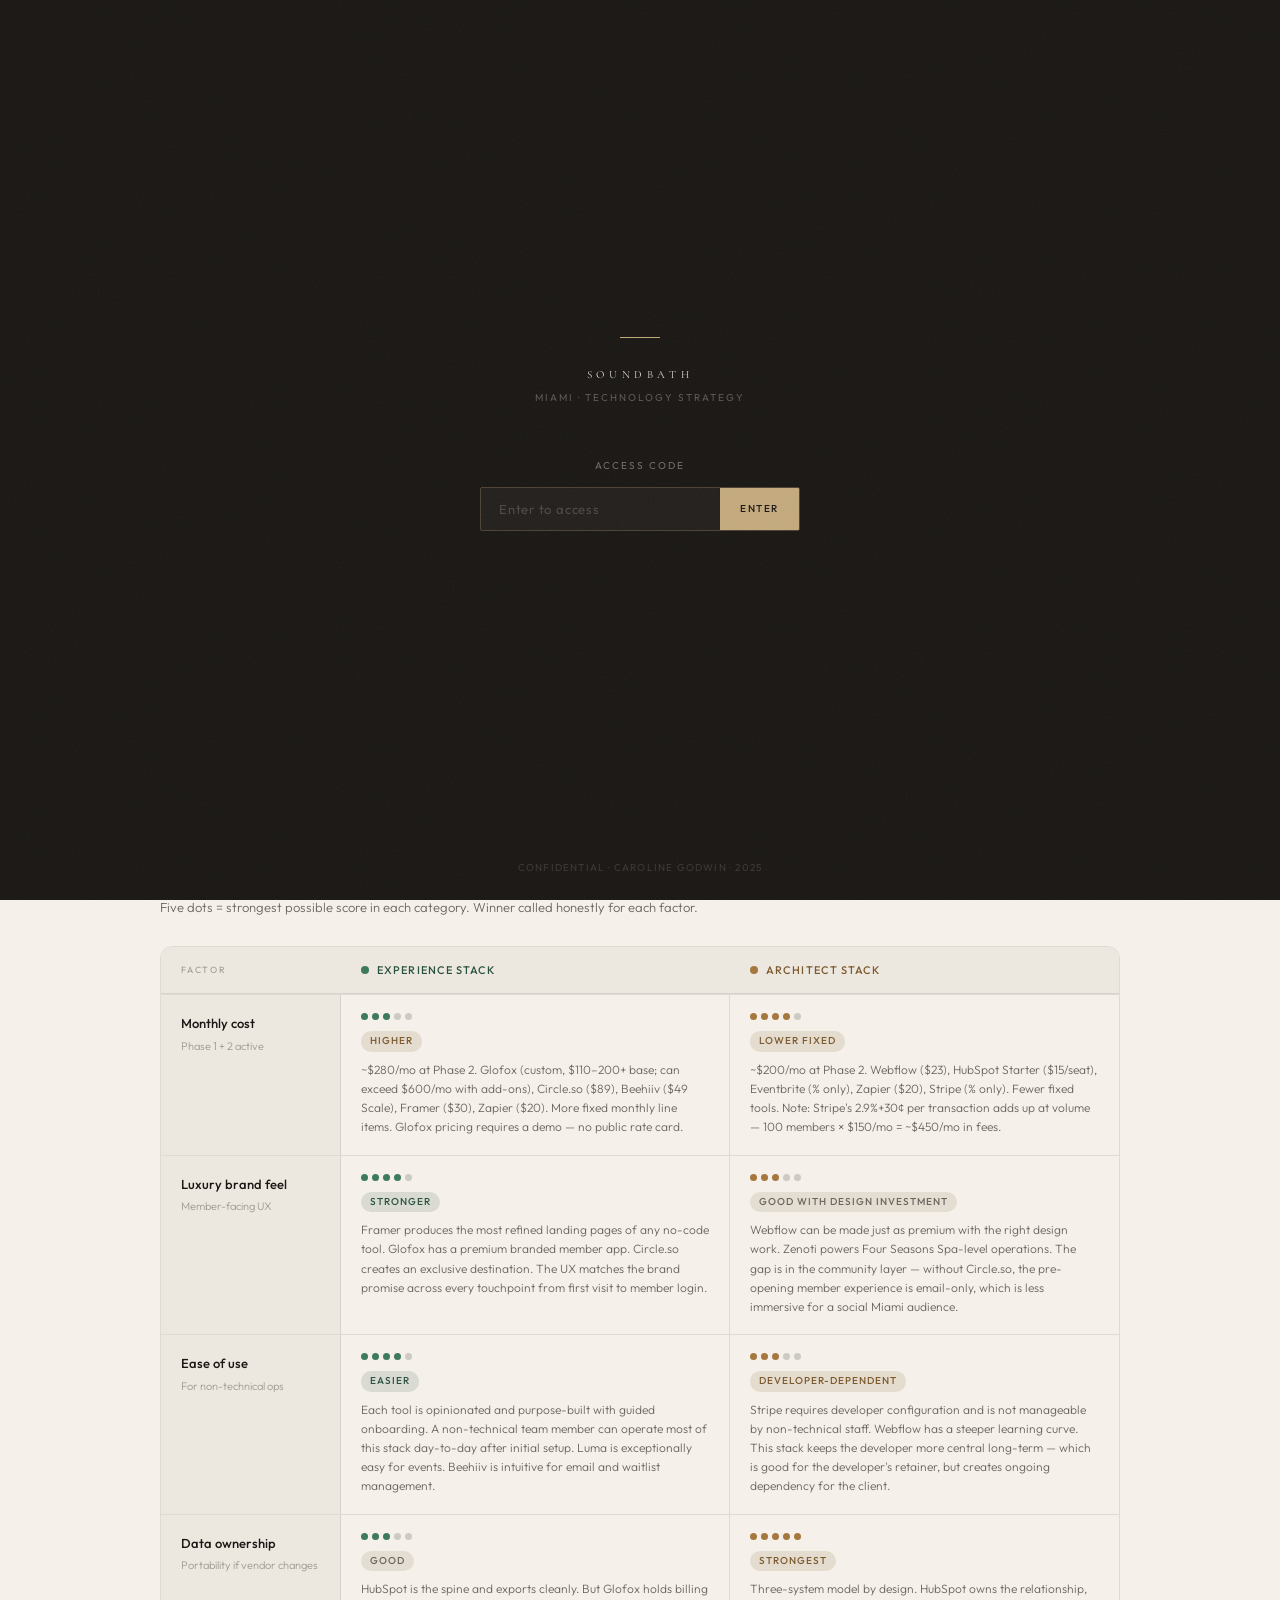
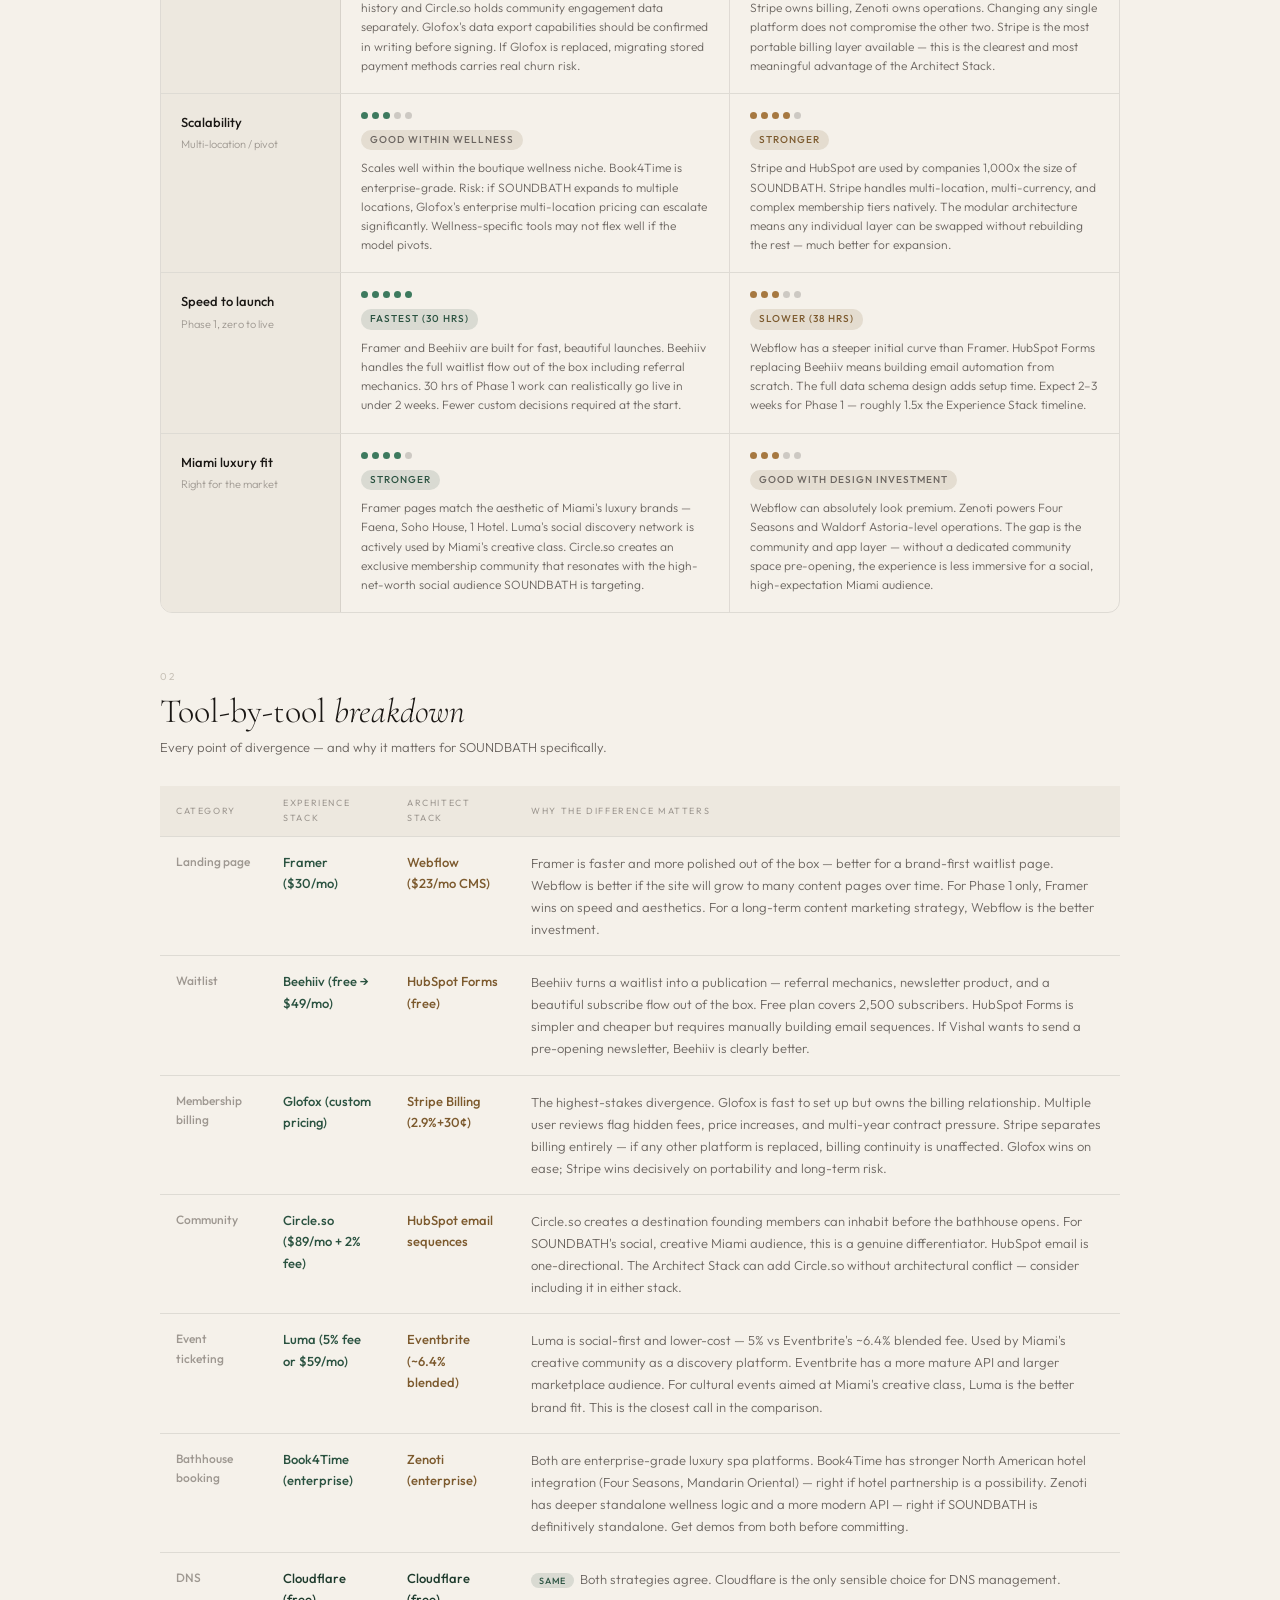
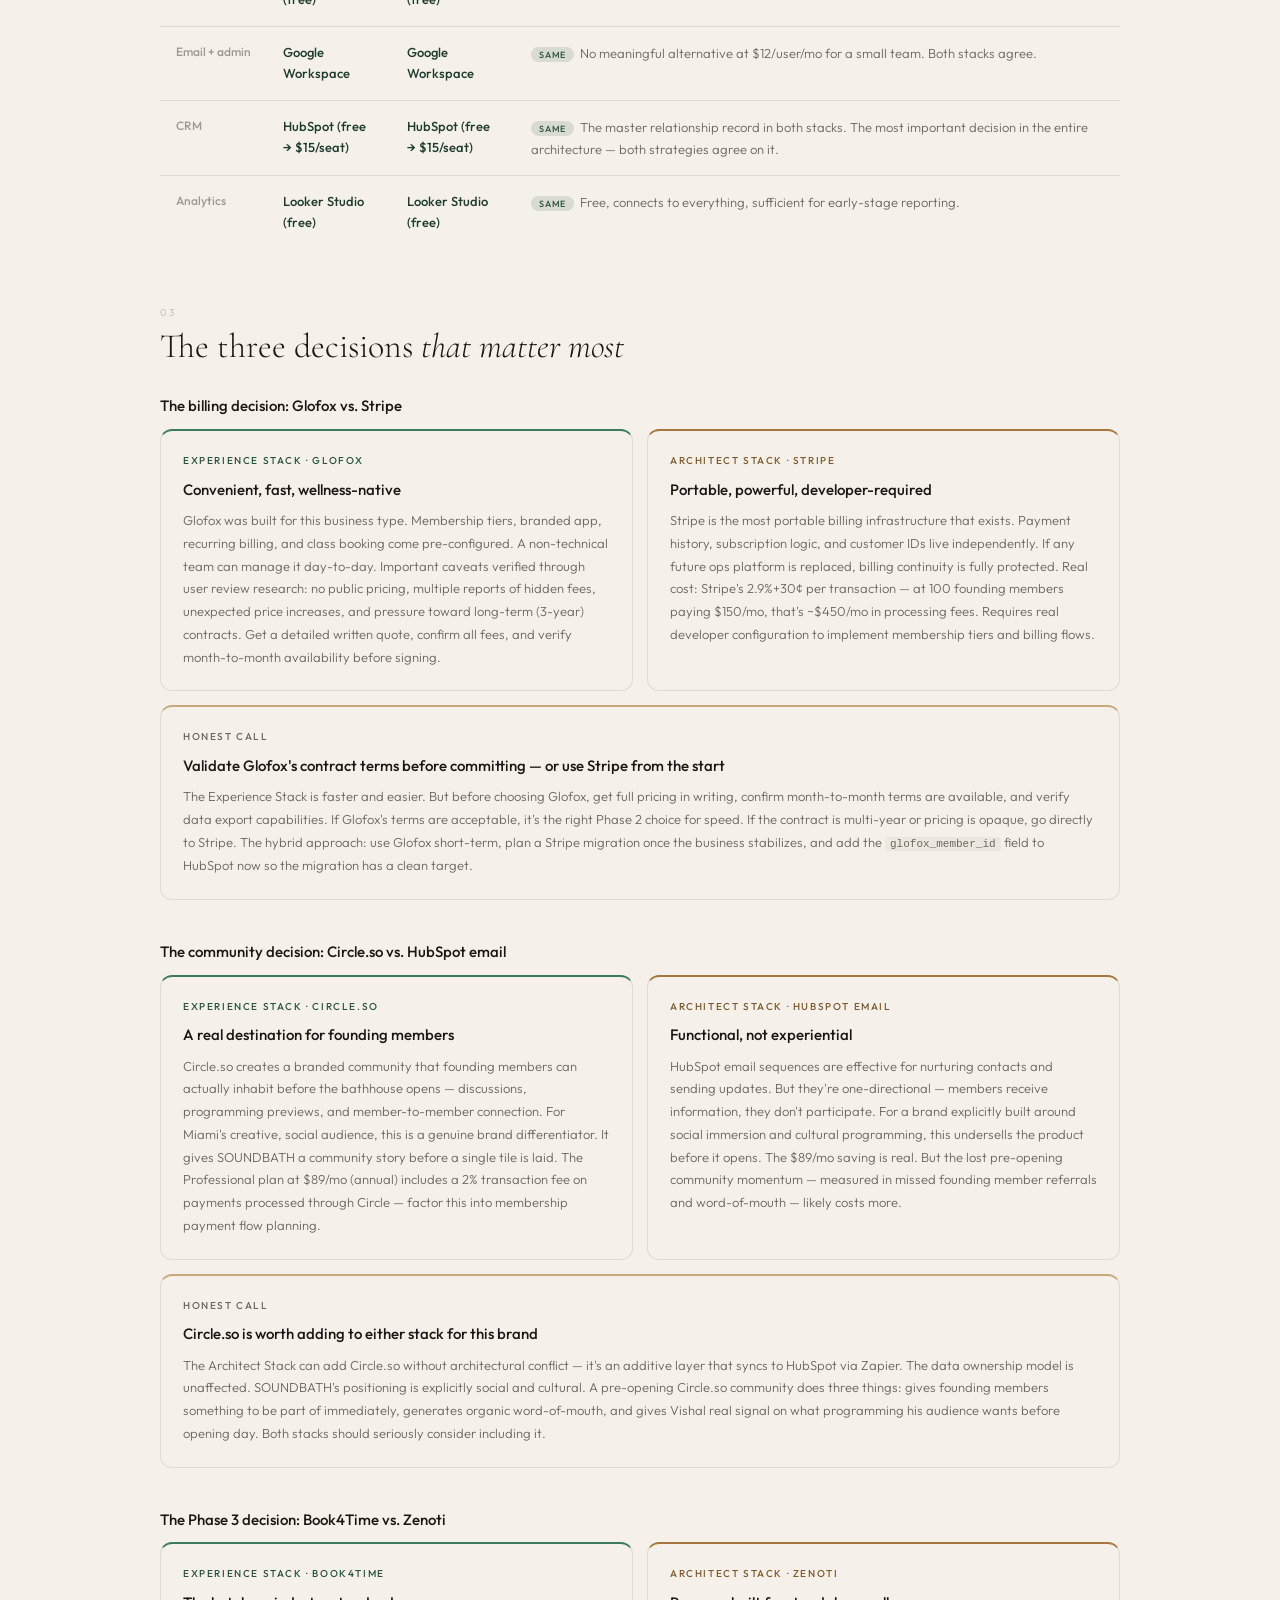
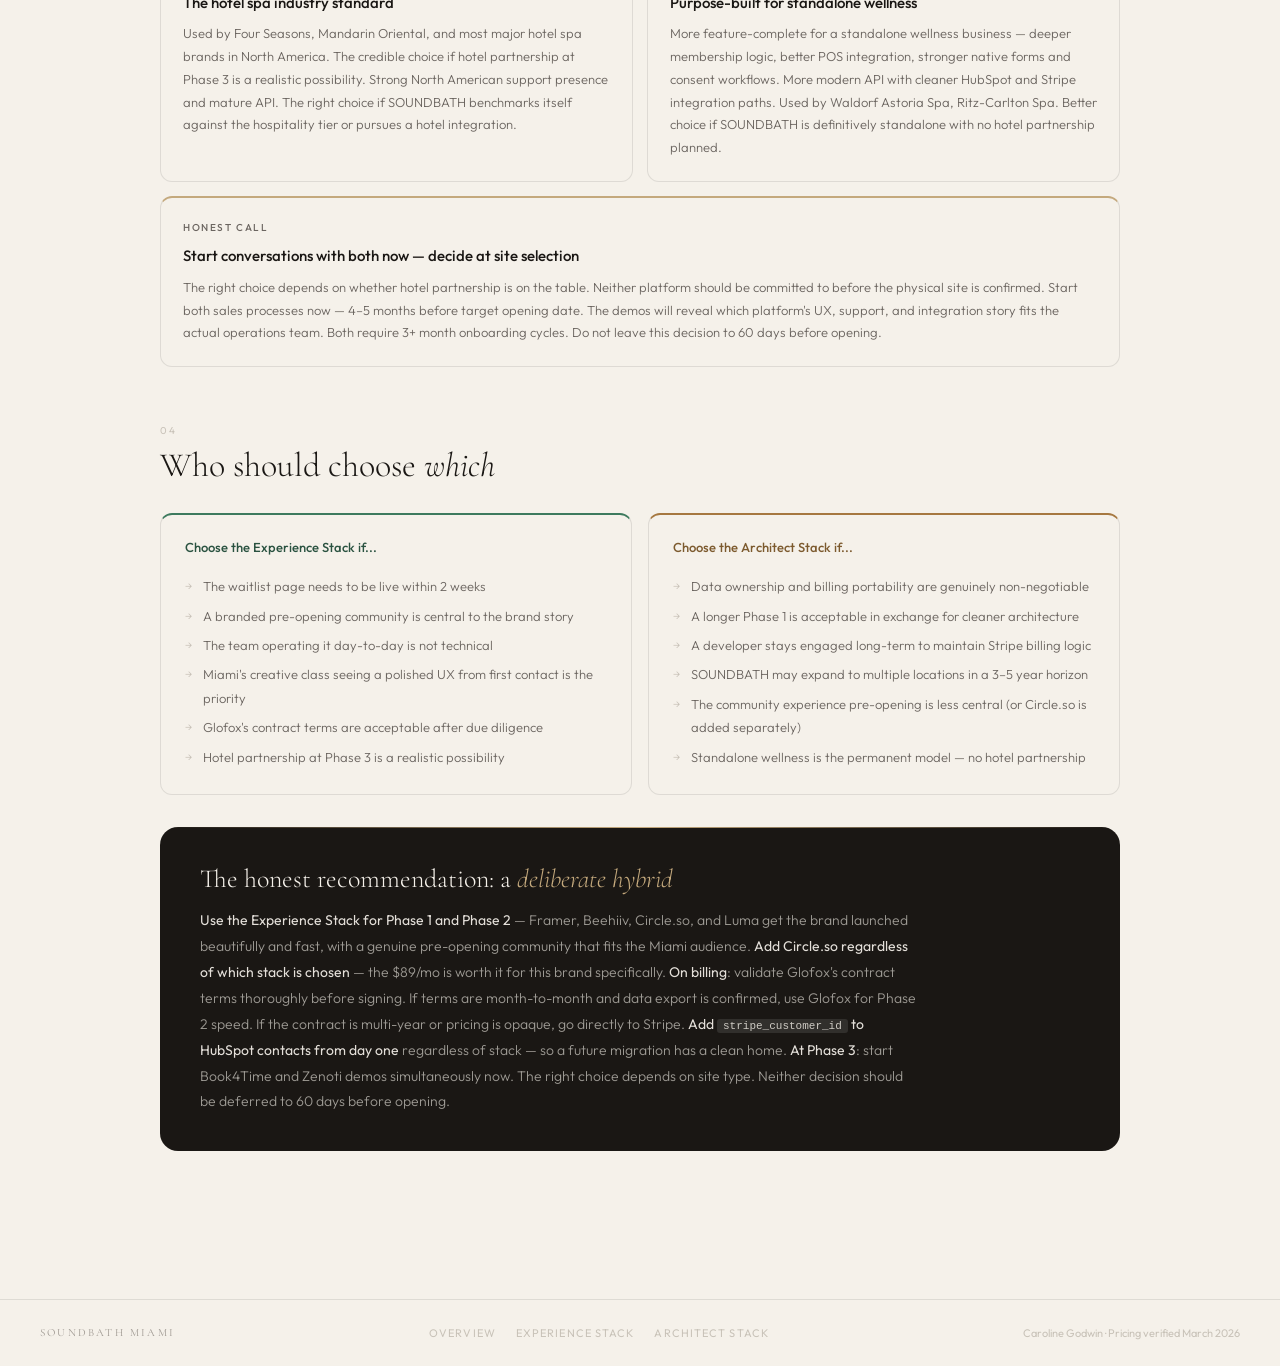
==== comparison.html @ 36b75e3e "password protected  and comparison" ====
<!DOCTYPE html>
<html lang="en">
<head>
<meta charset="UTF-8">
<meta name="viewport" content="width=device-width, initial-scale=1.0">
<title>SOUNDBATH — Stack Comparison</title>
<link rel="stylesheet" href="style.css">
</head>
<body>

<div id="gate">
  <div class="gate-grain"></div>
  <div class="gate-rule"></div>
  <div class="gate-wordmark">Soundbath</div>
  <div class="gate-sub">Miami · Technology Strategy</div>
  <label class="gate-label">Access code</label>
  <div class="gate-field-wrap">
    <input class="gate-input" type="password" id="gate-input" placeholder="Enter to access" autocomplete="off"/>
    <button class="gate-btn" onclick="checkPassword()">Enter</button>
  </div>
  <div class="gate-error" id="gate-error"></div>
  <div class="gate-footer">Confidential · Caroline Godwin · 2025</div>
</div>

<nav class="site-nav" id="sitenav">
  <div class="nav-inner">
    <a class="nav-brand" href="index.html">Soundbath</a>
    <div class="nav-links">
      <a class="nav-link" href="index.html">Overview</a>
      <a class="nav-link exp-pill" href="stack-experience.html">The Experience Stack</a>
      <a class="nav-link arch-pill" href="stack-architect.html">The Architect Stack</a>
      <a class="nav-link active" href="comparison.html">Compare</a>
    </div>
    <button class="nav-hamburger" id="hamburger" onclick="toggleMenu()">
      <span></span><span></span><span></span>
    </button>
  </div>
  <div class="nav-mobile-menu" id="mobilemenu">
    <a class="nav-link" href="index.html">Overview</a>
    <a class="nav-link" href="stack-experience.html">The Experience Stack</a>
    <a class="nav-link" href="stack-architect.html">The Architect Stack</a>
    <a class="nav-link active" href="comparison.html">Compare Both</a>
  </div>
</nav>

<div class="page-wrap">

  <div class="page-hero fade-up">
    <div class="page-hero-eyebrow">Unbiased analysis · Verified pricing March 2026</div>
    <h1>Experience vs. Architect.<br><em>Which is right?</em></h1>
    <p class="page-hero-desc">Both stacks share the same foundation. They diverge in five meaningful ways. This document scores each stack across seven factors, breaks down every tool divergence, and gives an honest final recommendation — including where each stack genuinely falls short.</p>
    <div class="page-hero-tags">
      <span class="tag tag-exp">Experience Stack · 160 hrs</span>
      <span class="tag tag-arch">Architect Stack · 175 hrs</span>
      <span class="tag tag-neutral">Pricing verified March 2026</span>
    </div>
  </div>

  <!-- HOURS COMPARISON STRIP -->
  <div style="display:grid;grid-template-columns:1fr 1fr;gap:12px;margin-bottom:48px" class="fade-up">
    <div style="background:var(--exp-pale);border:.5px solid rgba(42,82,64,.25);border-radius:var(--r-md);padding:20px 24px;">
      <div style="font-size:10px;letter-spacing:.18em;text-transform:uppercase;color:var(--exp);margin-bottom:8px;font-weight:500">Experience Stack · Hours</div>
      <div style="display:flex;justify-content:space-between;align-items:baseline;margin-bottom:12px">
        <div style="font-family:var(--serif);font-size:36px;font-weight:300">160 hrs</div>
        <div style="font-size:22px;font-family:var(--serif);color:var(--gold2)">$16,000</div>
      </div>
      <div style="display:grid;grid-template-columns:1fr auto;gap:4px;font-size:12px;color:var(--muted)">
        <div>Phase 1 — Foundation</div><div style="text-align:right;font-weight:400;color:var(--ink)">30 hrs</div>
        <div>Phase 2 — Membership</div><div style="text-align:right;font-weight:400;color:var(--ink)">50 hrs</div>
        <div>Phase 3 — Operations</div><div style="text-align:right;font-weight:400;color:var(--ink)">80 hrs</div>
      </div>
    </div>
    <div style="background:var(--arch-pale);border:.5px solid rgba(124,90,46,.25);border-radius:var(--r-md);padding:20px 24px;">
      <div style="font-size:10px;letter-spacing:.18em;text-transform:uppercase;color:var(--arch);margin-bottom:8px;font-weight:500">Architect Stack · Hours</div>
      <div style="display:flex;justify-content:space-between;align-items:baseline;margin-bottom:12px">
        <div style="font-family:var(--serif);font-size:36px;font-weight:300">175 hrs</div>
        <div style="font-size:22px;font-family:var(--serif);color:var(--gold2)">$17,500</div>
      </div>
      <div style="display:grid;grid-template-columns:1fr auto;gap:4px;font-size:12px;color:var(--muted)">
        <div>Phase 1 — Foundation</div><div style="text-align:right;font-weight:400;color:var(--ink)">38 hrs</div>
        <div>Phase 2 — Membership</div><div style="text-align:right;font-weight:400;color:var(--ink)">52 hrs</div>
        <div>Phase 3 — Operations</div><div style="text-align:right;font-weight:400;color:var(--ink)">85 hrs</div>
      </div>
    </div>
  </div>

  <!-- SCORECARD -->
  <div class="section-head fade-up">
    <div class="section-num">01</div>
    <h2>Factor-by-factor <em>scorecard</em></h2>
    <p>Five dots = strongest possible score in each category. Winner called honestly for each factor.</p>
  </div>

  <div class="scorecard fade-up">
    <div class="sc-header">
      <div class="sc-header-cell label-cell">Factor</div>
      <div class="sc-header-cell"><div class="sc-dot sc-dot-exp"></div><span class="sc-col-name exp">Experience Stack</span></div>
      <div class="sc-header-cell"><div class="sc-dot sc-dot-arch"></div><span class="sc-col-name arch">Architect Stack</span></div>
    </div>

    <div class="sc-row">
      <div class="sc-factor"><div class="sc-factor-name">Monthly cost</div><div class="sc-factor-sub">Phase 1 + 2 active</div></div>
      <div class="sc-cell">
        <div class="sc-dots"><div class="dot-exp"></div><div class="dot-exp"></div><div class="dot-exp"></div><div class="dot-empty"></div><div class="dot-empty"></div></div>
        <span class="sc-win win-arch">Higher</span>
        <p class="sc-note">~$280/mo at Phase 2. Glofox (custom, $110–200+ base; can exceed $600/mo with add-ons), Circle.so ($89), Beehiiv ($49 Scale), Framer ($30), Zapier ($20). More fixed monthly line items. Glofox pricing requires a demo — no public rate card.</p>
      </div>
      <div class="sc-cell">
        <div class="sc-dots"><div class="dot-arch"></div><div class="dot-arch"></div><div class="dot-arch"></div><div class="dot-arch"></div><div class="dot-empty"></div></div>
        <span class="sc-win win-arch">Lower fixed</span>
        <p class="sc-note">~$200/mo at Phase 2. Webflow ($23), HubSpot Starter ($15/seat), Eventbrite (% only), Zapier ($20), Stripe (% only). Fewer fixed tools. Note: Stripe's 2.9%+30¢ per transaction adds up at volume — 100 members × $150/mo = ~$450/mo in fees.</p>
      </div>
    </div>

    <div class="sc-row">
      <div class="sc-factor"><div class="sc-factor-name">Luxury brand feel</div><div class="sc-factor-sub">Member-facing UX</div></div>
      <div class="sc-cell">
        <div class="sc-dots"><div class="dot-exp"></div><div class="dot-exp"></div><div class="dot-exp"></div><div class="dot-exp"></div><div class="dot-empty"></div></div>
        <span class="sc-win win-exp">Stronger</span>
        <p class="sc-note">Framer produces the most refined landing pages of any no-code tool. Glofox has a premium branded member app. Circle.so creates an exclusive destination. The UX matches the brand promise across every touchpoint from first visit to member login.</p>
      </div>
      <div class="sc-cell">
        <div class="sc-dots"><div class="dot-arch"></div><div class="dot-arch"></div><div class="dot-arch"></div><div class="dot-empty"></div><div class="dot-empty"></div></div>
        <span class="sc-win win-tie">Good with design investment</span>
        <p class="sc-note">Webflow can be made just as premium with the right design work. Zenoti powers Four Seasons Spa-level operations. The gap is in the community layer — without Circle.so, the pre-opening member experience is email-only, which is less immersive for a social Miami audience.</p>
      </div>
    </div>

    <div class="sc-row">
      <div class="sc-factor"><div class="sc-factor-name">Ease of use</div><div class="sc-factor-sub">For non-technical ops</div></div>
      <div class="sc-cell">
        <div class="sc-dots"><div class="dot-exp"></div><div class="dot-exp"></div><div class="dot-exp"></div><div class="dot-exp"></div><div class="dot-empty"></div></div>
        <span class="sc-win win-exp">Easier</span>
        <p class="sc-note">Each tool is opinionated and purpose-built with guided onboarding. A non-technical team member can operate most of this stack day-to-day after initial setup. Luma is exceptionally easy for events. Beehiiv is intuitive for email and waitlist management.</p>
      </div>
      <div class="sc-cell">
        <div class="sc-dots"><div class="dot-arch"></div><div class="dot-arch"></div><div class="dot-arch"></div><div class="dot-empty"></div><div class="dot-empty"></div></div>
        <span class="sc-win win-arch">Developer-dependent</span>
        <p class="sc-note">Stripe requires developer configuration and is not manageable by non-technical staff. Webflow has a steeper learning curve. This stack keeps the developer more central long-term — which is good for the developer's retainer, but creates ongoing dependency for the client.</p>
      </div>
    </div>

    <div class="sc-row">
      <div class="sc-factor"><div class="sc-factor-name">Data ownership</div><div class="sc-factor-sub">Portability if vendor changes</div></div>
      <div class="sc-cell">
        <div class="sc-dots"><div class="dot-exp"></div><div class="dot-exp"></div><div class="dot-exp"></div><div class="dot-empty"></div><div class="dot-empty"></div></div>
        <span class="sc-win win-tie">Good</span>
        <p class="sc-note">HubSpot is the spine and exports cleanly. But Glofox holds billing history and Circle.so holds community engagement data separately. Glofox's data export capabilities should be confirmed in writing before signing. If Glofox is replaced, migrating stored payment methods carries real churn risk.</p>
      </div>
      <div class="sc-cell">
        <div class="sc-dots"><div class="dot-arch"></div><div class="dot-arch"></div><div class="dot-arch"></div><div class="dot-arch"></div><div class="dot-arch"></div></div>
        <span class="sc-win win-arch">Strongest</span>
        <p class="sc-note">Three-system model by design. HubSpot owns the relationship, Stripe owns billing, Zenoti owns operations. Changing any single platform does not compromise the other two. Stripe is the most portable billing layer available — this is the clearest and most meaningful advantage of the Architect Stack.</p>
      </div>
    </div>

    <div class="sc-row">
      <div class="sc-factor"><div class="sc-factor-name">Scalability</div><div class="sc-factor-sub">Multi-location / pivot</div></div>
      <div class="sc-cell">
        <div class="sc-dots"><div class="dot-exp"></div><div class="dot-exp"></div><div class="dot-exp"></div><div class="dot-empty"></div><div class="dot-empty"></div></div>
        <span class="sc-win win-tie">Good within wellness</span>
        <p class="sc-note">Scales well within the boutique wellness niche. Book4Time is enterprise-grade. Risk: if SOUNDBATH expands to multiple locations, Glofox's enterprise multi-location pricing can escalate significantly. Wellness-specific tools may not flex well if the model pivots.</p>
      </div>
      <div class="sc-cell">
        <div class="sc-dots"><div class="dot-arch"></div><div class="dot-arch"></div><div class="dot-arch"></div><div class="dot-arch"></div><div class="dot-empty"></div></div>
        <span class="sc-win win-arch">Stronger</span>
        <p class="sc-note">Stripe and HubSpot are used by companies 1,000x the size of SOUNDBATH. Stripe handles multi-location, multi-currency, and complex membership tiers natively. The modular architecture means any individual layer can be swapped without rebuilding the rest — much better for expansion.</p>
      </div>
    </div>

    <div class="sc-row">
      <div class="sc-factor"><div class="sc-factor-name">Speed to launch</div><div class="sc-factor-sub">Phase 1, zero to live</div></div>
      <div class="sc-cell">
        <div class="sc-dots"><div class="dot-exp"></div><div class="dot-exp"></div><div class="dot-exp"></div><div class="dot-exp"></div><div class="dot-exp"></div></div>
        <span class="sc-win win-exp">Fastest (30 hrs)</span>
        <p class="sc-note">Framer and Beehiiv are built for fast, beautiful launches. Beehiiv handles the full waitlist flow out of the box including referral mechanics. 30 hrs of Phase 1 work can realistically go live in under 2 weeks. Fewer custom decisions required at the start.</p>
      </div>
      <div class="sc-cell">
        <div class="sc-dots"><div class="dot-arch"></div><div class="dot-arch"></div><div class="dot-arch"></div><div class="dot-empty"></div><div class="dot-empty"></div></div>
        <span class="sc-win win-arch">Slower (38 hrs)</span>
        <p class="sc-note">Webflow has a steeper initial curve than Framer. HubSpot Forms replacing Beehiiv means building email automation from scratch. The full data schema design adds setup time. Expect 2–3 weeks for Phase 1 — roughly 1.5x the Experience Stack timeline.</p>
      </div>
    </div>

    <div class="sc-row">
      <div class="sc-factor"><div class="sc-factor-name">Miami luxury fit</div><div class="sc-factor-sub">Right for the market</div></div>
      <div class="sc-cell">
        <div class="sc-dots"><div class="dot-exp"></div><div class="dot-exp"></div><div class="dot-exp"></div><div class="dot-exp"></div><div class="dot-empty"></div></div>
        <span class="sc-win win-exp">Stronger</span>
        <p class="sc-note">Framer pages match the aesthetic of Miami's luxury brands — Faena, Soho House, 1 Hotel. Luma's social discovery network is actively used by Miami's creative class. Circle.so creates an exclusive membership community that resonates with the high-net-worth social audience SOUNDBATH is targeting.</p>
      </div>
      <div class="sc-cell">
        <div class="sc-dots"><div class="dot-arch"></div><div class="dot-arch"></div><div class="dot-arch"></div><div class="dot-empty"></div><div class="dot-empty"></div></div>
        <span class="sc-win win-tie">Good with design investment</span>
        <p class="sc-note">Webflow can absolutely look premium. Zenoti powers Four Seasons and Waldorf Astoria-level operations. The gap is the community and app layer — without a dedicated community space pre-opening, the experience is less immersive for a social, high-expectation Miami audience.</p>
      </div>
    </div>
  </div>

  <!-- TOOL COMPARISON TABLE -->
  <div class="section-head fade-up">
    <div class="section-num">02</div>
    <h2>Tool-by-tool <em>breakdown</em></h2>
    <p>Every point of divergence — and why it matters for SOUNDBATH specifically.</p>
  </div>

  <table class="swap-tbl fade-up">
    <thead><tr><th>Category</th><th>Experience Stack</th><th>Architect Stack</th><th>Why the difference matters</th></tr></thead>
    <tbody>
      <tr>
        <td style="font-size:12px;color:var(--subtle);font-weight:500">Landing page</td>
        <td><span class="cell-exp">Framer ($30/mo)</span></td>
        <td><span class="cell-arch">Webflow ($23/mo CMS)</span></td>
        <td class="cell-note">Framer is faster and more polished out of the box — better for a brand-first waitlist page. Webflow is better if the site will grow to many content pages over time. For Phase 1 only, Framer wins on speed and aesthetics. For a long-term content marketing strategy, Webflow is the better investment.</td>
      </tr>
      <tr>
        <td style="font-size:12px;color:var(--subtle);font-weight:500">Waitlist</td>
        <td><span class="cell-exp">Beehiiv (free → $49/mo)</span></td>
        <td><span class="cell-arch">HubSpot Forms (free)</span></td>
        <td class="cell-note">Beehiiv turns a waitlist into a publication — referral mechanics, newsletter product, and a beautiful subscribe flow out of the box. Free plan covers 2,500 subscribers. HubSpot Forms is simpler and cheaper but requires manually building email sequences. If Vishal wants to send a pre-opening newsletter, Beehiiv is clearly better.</td>
      </tr>
      <tr>
        <td style="font-size:12px;color:var(--subtle);font-weight:500">Membership billing</td>
        <td><span class="cell-exp">Glofox (custom pricing)</span></td>
        <td><span class="cell-arch">Stripe Billing (2.9%+30¢)</span></td>
        <td class="cell-note">The highest-stakes divergence. Glofox is fast to set up but owns the billing relationship. Multiple user reviews flag hidden fees, price increases, and multi-year contract pressure. Stripe separates billing entirely — if any other platform is replaced, billing continuity is unaffected. Glofox wins on ease; Stripe wins decisively on portability and long-term risk.</td>
      </tr>
      <tr>
        <td style="font-size:12px;color:var(--subtle);font-weight:500">Community</td>
        <td><span class="cell-exp">Circle.so ($89/mo + 2% fee)</span></td>
        <td><span class="cell-arch">HubSpot email sequences</span></td>
        <td class="cell-note">Circle.so creates a destination founding members can inhabit before the bathhouse opens. For SOUNDBATH's social, creative Miami audience, this is a genuine differentiator. HubSpot email is one-directional. The Architect Stack can add Circle.so without architectural conflict — consider including it in either stack.</td>
      </tr>
      <tr>
        <td style="font-size:12px;color:var(--subtle);font-weight:500">Event ticketing</td>
        <td><span class="cell-exp">Luma (5% fee or $59/mo)</span></td>
        <td><span class="cell-arch">Eventbrite (~6.4% blended)</span></td>
        <td class="cell-note">Luma is social-first and lower-cost — 5% vs Eventbrite's ~6.4% blended fee. Used by Miami's creative community as a discovery platform. Eventbrite has a more mature API and larger marketplace audience. For cultural events aimed at Miami's creative class, Luma is the better brand fit. This is the closest call in the comparison.</td>
      </tr>
      <tr>
        <td style="font-size:12px;color:var(--subtle);font-weight:500">Bathhouse booking</td>
        <td><span class="cell-exp">Book4Time (enterprise)</span></td>
        <td><span class="cell-arch">Zenoti (enterprise)</span></td>
        <td class="cell-note">Both are enterprise-grade luxury spa platforms. Book4Time has stronger North American hotel integration (Four Seasons, Mandarin Oriental) — right if hotel partnership is a possibility. Zenoti has deeper standalone wellness logic and a more modern API — right if SOUNDBATH is definitively standalone. Get demos from both before committing.</td>
      </tr>
      <tr>
        <td style="font-size:12px;color:var(--subtle);font-weight:500">DNS</td>
        <td><span class="cell-same">Cloudflare (free)</span></td>
        <td><span class="cell-same">Cloudflare (free)</span></td>
        <td class="cell-note"><span class="same-pill">Same</span>&nbsp; Both strategies agree. Cloudflare is the only sensible choice for DNS management.</td>
      </tr>
      <tr>
        <td style="font-size:12px;color:var(--subtle);font-weight:500">Email + admin</td>
        <td><span class="cell-same">Google Workspace</span></td>
        <td><span class="cell-same">Google Workspace</span></td>
        <td class="cell-note"><span class="same-pill">Same</span>&nbsp; No meaningful alternative at $12/user/mo for a small team. Both stacks agree.</td>
      </tr>
      <tr>
        <td style="font-size:12px;color:var(--subtle);font-weight:500">CRM</td>
        <td><span class="cell-same">HubSpot (free → $15/seat)</span></td>
        <td><span class="cell-same">HubSpot (free → $15/seat)</span></td>
        <td class="cell-note"><span class="same-pill">Same</span>&nbsp; The master relationship record in both stacks. The most important decision in the entire architecture — both strategies agree on it.</td>
      </tr>
      <tr>
        <td style="font-size:12px;color:var(--subtle);font-weight:500">Analytics</td>
        <td><span class="cell-same">Looker Studio (free)</span></td>
        <td><span class="cell-same">Looker Studio (free)</span></td>
        <td class="cell-note"><span class="same-pill">Same</span>&nbsp; Free, connects to everything, sufficient for early-stage reporting.</td>
      </tr>
    </tbody>
  </table>

  <!-- DEEP DIVES -->
  <div class="section-head fade-up">
    <div class="section-num">03</div>
    <h2>The three decisions <em>that matter most</em></h2>
  </div>

  <div style="margin-bottom:10px;font-size:15px;font-weight:500" class="fade-up">The billing decision: Glofox vs. Stripe</div>
  <div class="dd-grid fade-up">
    <div class="dd-card top-exp">
      <div class="dd-tag exp">Experience Stack · Glofox</div>
      <h3>Convenient, fast, wellness-native</h3>
      <p>Glofox was built for this business type. Membership tiers, branded app, recurring billing, and class booking come pre-configured. A non-technical team can manage it day-to-day. Important caveats verified through user review research: no public pricing, multiple reports of hidden fees, unexpected price increases, and pressure toward long-term (3-year) contracts. Get a detailed written quote, confirm all fees, and verify month-to-month availability before signing.</p>
    </div>
    <div class="dd-card top-arch">
      <div class="dd-tag arch">Architect Stack · Stripe</div>
      <h3>Portable, powerful, developer-required</h3>
      <p>Stripe is the most portable billing infrastructure that exists. Payment history, subscription logic, and customer IDs live independently. If any future ops platform is replaced, billing continuity is fully protected. Real cost: Stripe's 2.9%+30¢ per transaction — at 100 founding members paying $150/mo, that's ~$450/mo in processing fees. Requires real developer configuration to implement membership tiers and billing flows.</p>
    </div>
    <div class="dd-card top-gold">
      <div class="dd-tag muted">Honest call</div>
      <h3>Validate Glofox's contract terms before committing — or use Stripe from the start</h3>
      <p>The Experience Stack is faster and easier. But before choosing Glofox, get full pricing in writing, confirm month-to-month terms are available, and verify data export capabilities. If Glofox's terms are acceptable, it's the right Phase 2 choice for speed. If the contract is multi-year or pricing is opaque, go directly to Stripe. The hybrid approach: use Glofox short-term, plan a Stripe migration once the business stabilizes, and add the <code>glofox_member_id</code> field to HubSpot now so the migration has a clean target.</p>
    </div>
  </div>

  <div style="margin-bottom:10px;margin-top:36px;font-size:15px;font-weight:500" class="fade-up">The community decision: Circle.so vs. HubSpot email</div>
  <div class="dd-grid fade-up">
    <div class="dd-card top-exp">
      <div class="dd-tag exp">Experience Stack · Circle.so</div>
      <h3>A real destination for founding members</h3>
      <p>Circle.so creates a branded community that founding members can actually inhabit before the bathhouse opens — discussions, programming previews, and member-to-member connection. For Miami's creative, social audience, this is a genuine brand differentiator. It gives SOUNDBATH a community story before a single tile is laid. The Professional plan at $89/mo (annual) includes a 2% transaction fee on payments processed through Circle — factor this into membership payment flow planning.</p>
    </div>
    <div class="dd-card top-arch">
      <div class="dd-tag arch">Architect Stack · HubSpot email</div>
      <h3>Functional, not experiential</h3>
      <p>HubSpot email sequences are effective for nurturing contacts and sending updates. But they're one-directional — members receive information, they don't participate. For a brand explicitly built around social immersion and cultural programming, this undersells the product before it opens. The $89/mo saving is real. But the lost pre-opening community momentum — measured in missed founding member referrals and word-of-mouth — likely costs more.</p>
    </div>
    <div class="dd-card top-gold">
      <div class="dd-tag muted">Honest call</div>
      <h3>Circle.so is worth adding to either stack for this brand</h3>
      <p>The Architect Stack can add Circle.so without architectural conflict — it's an additive layer that syncs to HubSpot via Zapier. The data ownership model is unaffected. SOUNDBATH's positioning is explicitly social and cultural. A pre-opening Circle.so community does three things: gives founding members something to be part of immediately, generates organic word-of-mouth, and gives Vishal real signal on what programming his audience wants before opening day. Both stacks should seriously consider including it.</p>
    </div>
  </div>

  <div style="margin-bottom:10px;margin-top:36px;font-size:15px;font-weight:500" class="fade-up">The Phase 3 decision: Book4Time vs. Zenoti</div>
  <div class="dd-grid fade-up">
    <div class="dd-card top-exp">
      <div class="dd-tag exp">Experience Stack · Book4Time</div>
      <h3>The hotel spa industry standard</h3>
      <p>Used by Four Seasons, Mandarin Oriental, and most major hotel spa brands in North America. The credible choice if hotel partnership at Phase 3 is a realistic possibility. Strong North American support presence and mature API. The right choice if SOUNDBATH benchmarks itself against the hospitality tier or pursues a hotel integration.</p>
    </div>
    <div class="dd-card top-arch">
      <div class="dd-tag arch">Architect Stack · Zenoti</div>
      <h3>Purpose-built for standalone wellness</h3>
      <p>More feature-complete for a standalone wellness business — deeper membership logic, better POS integration, stronger native forms and consent workflows. More modern API with cleaner HubSpot and Stripe integration paths. Used by Waldorf Astoria Spa, Ritz-Carlton Spa. Better choice if SOUNDBATH is definitively standalone with no hotel partnership planned.</p>
    </div>
    <div class="dd-card top-gold">
      <div class="dd-tag muted">Honest call</div>
      <h3>Start conversations with both now — decide at site selection</h3>
      <p>The right choice depends on whether hotel partnership is on the table. Neither platform should be committed to before the physical site is confirmed. Start both sales processes now — 4–5 months before target opening date. The demos will reveal which platform's UX, support, and integration story fits the actual operations team. Both require 3+ month onboarding cycles. Do not leave this decision to 60 days before opening.</p>
    </div>
  </div>

  <!-- FINAL -->
  <div class="section-head fade-up">
    <div class="section-num">04</div>
    <h2>Who should choose <em>which</em></h2>
  </div>

  <div class="choose-grid fade-up">
    <div class="choose-card exp-top">
      <div class="choose-card-title">Choose the Experience Stack if...</div>
      <ul class="choose-list">
        <li>The waitlist page needs to be live within 2 weeks</li>
        <li>A branded pre-opening community is central to the brand story</li>
        <li>The team operating it day-to-day is not technical</li>
        <li>Miami's creative class seeing a polished UX from first contact is the priority</li>
        <li>Glofox's contract terms are acceptable after due diligence</li>
        <li>Hotel partnership at Phase 3 is a realistic possibility</li>
      </ul>
    </div>
    <div class="choose-card arch-top">
      <div class="choose-card-title">Choose the Architect Stack if...</div>
      <ul class="choose-list">
        <li>Data ownership and billing portability are genuinely non-negotiable</li>
        <li>A longer Phase 1 is acceptable in exchange for cleaner architecture</li>
        <li>A developer stays engaged long-term to maintain Stripe billing logic</li>
        <li>SOUNDBATH may expand to multiple locations in a 3–5 year horizon</li>
        <li>The community experience pre-opening is less central (or Circle.so is added separately)</li>
        <li>Standalone wellness is the permanent model — no hotel partnership</li>
      </ul>
    </div>
  </div>

  <div class="verdict-strip fade-up">
    <h3>The honest recommendation: a <em>deliberate hybrid</em></h3>
    <p><strong>Use the Experience Stack for Phase 1 and Phase 2</strong> — Framer, Beehiiv, Circle.so, and Luma get the brand launched beautifully and fast, with a genuine pre-opening community that fits the Miami audience. <strong>Add Circle.so regardless of which stack is chosen</strong> — the $89/mo is worth it for this brand specifically. <strong>On billing</strong>: validate Glofox's contract terms thoroughly before signing. If terms are month-to-month and data export is confirmed, use Glofox for Phase 2 speed. If the contract is multi-year or pricing is opaque, go directly to Stripe. <strong>Add <code>stripe_customer_id</code> to HubSpot contacts from day one</strong> regardless of stack — so a future migration has a clean home. <strong>At Phase 3</strong>: start Book4Time and Zenoti demos simultaneously now. The right choice depends on site type. Neither decision should be deferred to 60 days before opening.</p>
  </div>

</div>

<footer class="site-footer">
  <div class="footer-brand">Soundbath Miami</div>
  <div class="footer-links">
    <a class="footer-link" href="index.html">Overview</a>
    <a class="footer-link" href="stack-experience.html">Experience Stack</a>
    <a class="footer-link" href="stack-architect.html">Architect Stack</a>
  </div>
  <div class="footer-copy" style="font-size:11px;color:var(--faint)">Caroline Godwin · Pricing verified March 2026</div>
</footer>

<script>
const PASS='MiamiFL';
function checkPassword(){const v=document.getElementById('gate-input').value,e=document.getElementById('gate-error');if(v===PASS){sessionStorage.setItem('sb_auth','1');document.getElementById('gate').classList.add('hidden');e.textContent=''}else{e.textContent='Incorrect access code.';document.getElementById('gate-input').value='';document.getElementById('gate-input').focus()}}
document.getElementById('gate-input').addEventListener('keydown',e=>{if(e.key==='Enter')checkPassword()});
if(sessionStorage.getItem('sb_auth')==='1')document.getElementById('gate').classList.add('hidden');
window.addEventListener('scroll',()=>document.getElementById('sitenav').classList.toggle('scrolled',window.scrollY>20));
function toggleMenu(){document.getElementById('hamburger').classList.toggle('open');document.getElementById('mobilemenu').classList.toggle('open')}
const obs=new IntersectionObserver(entries=>{entries.forEach(e=>{if(e.isIntersecting){e.target.classList.add('visible');obs.unobserve(e.target)}})},{threshold:0.1,rootMargin:'0px 0px -40px 0px'});
document.querySelectorAll('.fade-up').forEach(el=>obs.observe(el));
</script>
</body>
</html>
---- style.css ----
@import url('https://fonts.googleapis.com/css2?family=Cormorant+Garamond:ital,wght@0,300;0,400;0,500;1,300;1,400&family=Outfit:wght@300;400;500&display=swap');

*,*::before,*::after{box-sizing:border-box;margin:0;padding:0}
:root{
  --cream:#F5F1EA;--cream2:#EDE8DF;--cream3:#E4DDD1;
  --ink:#1A1714;--ink2:#2E2923;--muted:#6B6560;--subtle:#9E9891;--faint:#C8C2B8;
  --border:rgba(26,23,20,0.1);--border2:rgba(26,23,20,0.18);
  --gold:#C4A97D;--gold2:#A88D63;--gold-lt:rgba(196,169,125,0.1);--gold-lt2:rgba(196,169,125,0.2);
  --exp:#2A5240;--exp2:#1E3B2D;--exp-lt:rgba(42,82,64,0.07);--exp-lt2:rgba(42,82,64,0.14);--exp-mid:#3D7A5E;--exp-pale:#EBF2EE;
  --arch:#7C5A2E;--arch2:#5E4220;--arch-lt:rgba(124,90,46,0.07);--arch-lt2:rgba(124,90,46,0.14);--arch-mid:#A67840;--arch-pale:#F5EFE6;
  --serif:'Cormorant Garamond',serif;--sans:'Outfit',sans-serif;
  --r-sm:8px;--r-md:12px;--r-lg:18px;
  --shadow:0 2px 20px rgba(26,23,20,0.06);--shadow2:0 8px 40px rgba(26,23,20,0.1)
}
html{scroll-behavior:smooth}
body{font-family:var(--sans);background:var(--cream);color:var(--ink);font-size:14px;line-height:1.65;min-height:100vh;-webkit-font-smoothing:antialiased}

/* PASSWORD GATE */
#gate{position:fixed;inset:0;z-index:9999;background:var(--ink);display:flex;align-items:center;justify-content:center;flex-direction:column;padding:40px 24px;transition:opacity .6s ease,visibility .6s ease}
#gate.hidden{opacity:0;visibility:hidden;pointer-events:none}
.gate-grain{position:absolute;inset:0;background-image:url("data:image/svg+xml,%3Csvg viewBox='0 0 512 512' xmlns='http://www.w3.org/2000/svg'%3E%3Cfilter id='n'%3E%3CfeTurbulence type='fractalNoise' baseFrequency='0.8' numOctaves='4' stitchTiles='stitch'/%3E%3C/filter%3E%3Crect width='100%25' height='100%25' filter='url(%23n)' opacity='0.04'/%3E%3C/svg%3E");pointer-events:none}
.gate-rule{width:40px;height:.5px;background:var(--gold);margin:0 auto 28px}
.gate-wordmark{font-family:var(--serif);font-size:11px;letter-spacing:.42em;text-transform:uppercase;color:rgba(245,241,234,.9);margin-bottom:6px;text-align:center}
.gate-sub{font-family:var(--sans);font-size:10px;letter-spacing:.2em;text-transform:uppercase;color:rgba(245,241,234,.3);margin-bottom:52px;text-align:center}
.gate-label{font-size:10px;letter-spacing:.2em;text-transform:uppercase;color:rgba(245,241,234,.4);margin-bottom:12px;text-align:center;display:block}
.gate-field-wrap{display:flex;border:.5px solid rgba(196,169,125,.3);border-radius:2px;overflow:hidden;width:100%;max-width:320px;margin-bottom:16px;transition:border-color .2s}
.gate-field-wrap:focus-within{border-color:rgba(196,169,125,.7)}
.gate-input{flex:1;padding:13px 18px;background:rgba(255,255,255,.04);border:none;outline:none;font-family:var(--sans);font-size:13px;color:rgba(245,241,234,.9);letter-spacing:.06em}
.gate-input::placeholder{color:rgba(245,241,234,.2)}
.gate-btn{padding:13px 20px;background:var(--gold);border:none;cursor:pointer;font-family:var(--sans);font-size:10px;font-weight:500;letter-spacing:.16em;text-transform:uppercase;color:var(--ink);transition:background .2s;white-space:nowrap}
.gate-btn:hover{background:var(--gold2)}
.gate-error{font-size:11px;color:#C47D7D;letter-spacing:.06em;text-align:center;min-height:16px}
.gate-footer{position:absolute;bottom:24px;font-size:10px;letter-spacing:.12em;text-transform:uppercase;color:rgba(245,241,234,.15)}

/* NAVIGATION */
.site-nav{position:sticky;top:0;z-index:100;background:rgba(245,241,234,.92);backdrop-filter:blur(12px);-webkit-backdrop-filter:blur(12px);border-bottom:.5px solid var(--border);transition:box-shadow .3s}
.site-nav.scrolled{box-shadow:0 1px 20px rgba(26,23,20,.08)}
.nav-inner{max-width:1040px;margin:0 auto;padding:0 40px;height:58px;display:flex;align-items:center;justify-content:space-between;gap:24px}
.nav-brand{font-family:var(--serif);font-size:13px;letter-spacing:.28em;text-transform:uppercase;color:var(--ink);text-decoration:none;flex-shrink:0}
.nav-links{display:flex;align-items:center;gap:2px}
.nav-link{font-family:var(--sans);font-size:11px;letter-spacing:.1em;text-transform:uppercase;color:var(--muted);text-decoration:none;padding:6px 12px;border-radius:4px;transition:all .15s;font-weight:300;white-space:nowrap}
.nav-link:hover{color:var(--ink);background:var(--cream2)}
.nav-link.active{color:var(--ink)}
.nav-link.exp-pill{color:var(--exp);background:var(--exp-lt2)}
.nav-link.exp-pill:hover{background:var(--exp-lt2)}
.nav-link.arch-pill{color:var(--arch);background:var(--arch-lt2)}
.nav-link.arch-pill:hover{background:var(--arch-lt2)}
.nav-hamburger{display:none;flex-direction:column;gap:5px;cursor:pointer;padding:6px;background:none;border:none}
.nav-hamburger span{display:block;width:22px;height:1px;background:var(--ink);transition:all .25s}
.nav-hamburger.open span:nth-child(1){transform:translateY(6px) rotate(45deg)}
.nav-hamburger.open span:nth-child(2){opacity:0}
.nav-hamburger.open span:nth-child(3){transform:translateY(-6px) rotate(-45deg)}
.nav-mobile-menu{display:none;flex-direction:column;background:var(--cream);border-top:.5px solid var(--border);padding:12px 20px 20px;gap:4px}
.nav-mobile-menu .nav-link{display:block;padding:10px 14px}
.nav-mobile-menu.open{display:flex}

/* LAYOUT */
.page-wrap{max-width:1040px;margin:0 auto;padding:56px 40px 100px}

/* ANIMATIONS */
.fade-up{opacity:0;transform:translateY(20px);transition:opacity .6s ease,transform .6s ease}
.fade-up.visible{opacity:1;transform:translateY(0)}
.fade-up.d1{transition-delay:.06s}.fade-up.d2{transition-delay:.13s}.fade-up.d3{transition-delay:.2s}.fade-up.d4{transition-delay:.27s}
@keyframes fadeTab{from{opacity:0;transform:translateY(8px)}to{opacity:1;transform:translateY(0)}}

/* HERO */
.page-hero{padding-bottom:52px;margin-bottom:56px;border-bottom:.5px solid var(--border)}
.page-hero-eyebrow{display:flex;align-items:center;gap:14px;font-size:10px;letter-spacing:.22em;text-transform:uppercase;color:var(--subtle);margin-bottom:24px;font-weight:400}
.page-hero-eyebrow::before{content:'';display:inline-block;width:28px;height:.5px;background:var(--gold);flex-shrink:0}
.page-hero h1{font-family:var(--serif);font-size:clamp(36px,5vw,56px);font-weight:300;line-height:1.08;letter-spacing:-.01em;color:var(--ink);margin-bottom:20px}
.page-hero h1 em{font-style:italic;color:var(--gold2)}
.page-hero-desc{font-size:15px;color:var(--muted);max-width:580px;line-height:1.8;font-weight:300;margin-bottom:28px}
.page-hero-tags{display:flex;gap:8px;flex-wrap:wrap}

/* TAGS */
.tag{display:inline-block;font-size:10px;font-weight:400;letter-spacing:.1em;padding:4px 12px;border-radius:20px;border:.5px solid}
.tag-neutral{border-color:var(--border2);color:var(--muted)}
.tag-gold{border-color:rgba(196,169,125,.4);color:var(--gold2);background:var(--gold-lt)}
.tag-exp{border-color:rgba(42,82,64,.3);color:var(--exp);background:var(--exp-lt)}
.tag-arch{border-color:rgba(124,90,46,.3);color:var(--arch);background:var(--arch-lt)}
.tag-dark{background:var(--ink);color:var(--cream);border-color:var(--ink)}
.tag-warn{border-color:rgba(180,60,60,.3);color:#A32D2D;background:rgba(252,235,235,.6)}

/* SECTION HEADS */
.section-head{margin:56px 0 28px}
.section-num{font-size:10px;letter-spacing:.22em;text-transform:uppercase;color:var(--faint);margin-bottom:6px}
.section-head h2{font-family:var(--serif);font-size:clamp(26px,3.5vw,34px);font-weight:300;line-height:1.15}
.section-head h2 em{font-style:italic}
.section-head p{font-size:13px;color:var(--muted);margin-top:6px;font-weight:300}
.section-label{font-size:10px;letter-spacing:.2em;text-transform:uppercase;color:var(--subtle);font-weight:400;margin-bottom:14px;display:flex;align-items:center;gap:12px}
.section-label::after{content:'';flex:1;height:.5px;background:var(--border)}

/* TABS */
.tab-bar{display:flex;gap:0;border-bottom:.5px solid var(--border);margin-bottom:36px;overflow-x:auto;-webkit-overflow-scrolling:touch;scrollbar-width:none}
.tab-bar::-webkit-scrollbar{display:none}
.tab-btn{padding:12px 20px;border:none;border-bottom:2px solid transparent;background:transparent;cursor:pointer;font-family:var(--sans);font-size:11px;font-weight:400;letter-spacing:.1em;text-transform:uppercase;color:var(--subtle);white-space:nowrap;transition:all .2s;margin-bottom:-.5px}
.tab-btn:hover{color:var(--ink)}
.tab-btn.active{color:var(--ink);border-bottom-color:var(--gold)}
.tab-pane{display:none;animation:fadeTab .3s ease}
.tab-pane.active{display:block}

/* COST ROW */
.cost-row{display:grid;grid-template-columns:repeat(3,1fr);gap:12px;margin-bottom:32px}
.cost-card{background:var(--cream2);border-radius:var(--r-md);padding:20px 22px;border:.5px solid var(--border)}
.cost-card-label{font-size:9px;letter-spacing:.2em;text-transform:uppercase;color:var(--subtle);margin-bottom:6px}
.cost-card-val{font-family:var(--serif);font-size:28px;font-weight:300;line-height:1;margin-bottom:4px}
.cost-card-note{font-size:11px;color:var(--muted);font-weight:300}

/* HOURS BOX */
.hours-box{border:.5px solid var(--gold);border-radius:var(--r-md);padding:22px 24px;margin-bottom:32px;background:var(--gold-lt)}
.hours-box-header{display:flex;align-items:center;justify-content:space-between;margin-bottom:18px;flex-wrap:wrap;gap:8px}
.hours-box-title{font-size:10px;letter-spacing:.2em;text-transform:uppercase;color:var(--gold2);font-weight:500;display:flex;align-items:center;gap:8px}
.hours-box-title::before{content:'◷';font-size:14px}
.hours-total{font-family:var(--serif);font-size:24px;font-weight:300;color:var(--ink)}
.hours-total span{font-size:12px;font-family:var(--sans);color:var(--muted);margin-left:4px}
.hours-grid{display:grid;grid-template-columns:1fr auto;gap:0}
.hours-row>div{padding:7px 0;border-bottom:.5px solid rgba(196,169,125,.2);display:flex;align-items:center;font-size:12px}
.hours-row:last-child>div{border-bottom:none}
.hours-task{color:var(--muted);font-weight:300;padding-right:12px}
.hours-val{color:var(--ink);font-weight:400;text-align:right;white-space:nowrap}
.hours-note{font-size:11px;color:var(--subtle);margin-top:14px;padding-top:12px;border-top:.5px solid rgba(196,169,125,.2);font-weight:300;font-style:italic;line-height:1.6}
.hours-phase-total{background:var(--cream2);border-radius:6px;padding:10px 16px;display:flex;justify-content:space-between;align-items:center;margin-top:14px}
.hours-phase-total-label{font-size:11px;font-weight:500;color:var(--ink);letter-spacing:.04em}
.hours-phase-total-val{font-family:var(--serif);font-size:20px;color:var(--gold2)}

/* CALLOUT */
.callout{padding:16px 20px;border-radius:0 var(--r-sm) var(--r-sm) 0;border-left:2px solid;margin-bottom:24px}
.callout p{font-size:13px;line-height:1.7;font-weight:300}
.callout strong{font-weight:500}
.callout code{font-size:11px;background:rgba(0,0,0,.06);padding:1px 5px;border-radius:3px;font-family:monospace}
.callout-blue{border-color:var(--exp-mid);background:var(--exp-lt)}
.callout-amber{border-color:var(--arch-mid);background:var(--arch-lt)}
.callout-gold{border-color:var(--gold);background:var(--gold-lt)}
.callout-dark{border-color:var(--ink2);background:var(--cream2)}
.callout-warn{border-color:#C47D7D;background:rgba(252,235,235,.5)}

/* TOOL GRID */
.tool-grid{display:grid;grid-template-columns:repeat(auto-fill,minmax(220px,1fr));gap:12px;margin-bottom:28px}
.tool-card{background:var(--cream);border:.5px solid var(--border);border-radius:var(--r-md);padding:18px 20px;transition:border-color .2s,box-shadow .2s,transform .2s}
.tool-card:hover{border-color:var(--border2);box-shadow:var(--shadow);transform:translateY(-2px)}
.tool-card.rec-exp{border-color:rgba(42,82,64,.3);background:var(--exp-pale)}
.tool-card.rec-arch{border-color:rgba(124,90,46,.3);background:var(--arch-pale)}
.tool-card.caution{border-color:rgba(180,60,60,.25)}
.tool-header{display:flex;align-items:flex-start;justify-content:space-between;gap:8px;margin-bottom:10px}
.tool-name{font-size:14px;font-weight:500;line-height:1.2}
.tool-cost{font-size:11px;color:var(--muted);white-space:nowrap;font-weight:300;padding-top:2px}
.tool-cat{display:inline-block;font-size:10px;font-weight:400;letter-spacing:.06em;padding:2px 9px;border-radius:10px;margin-bottom:10px}
.cat-infra{background:var(--cream3);color:var(--muted)}
.cat-email{background:#E6F1FB;color:#185FA5}
.cat-crm{background:var(--exp-pale);color:var(--exp)}
.cat-web{background:var(--arch-pale);color:var(--arch)}
.cat-data{background:#EEEDFE;color:#3C3489}
.cat-mem{background:#FAECE7;color:#712B13}
.cat-events{background:var(--exp-pale);color:var(--exp)}
.cat-ops{background:#FBEAF0;color:#72243E}
.cat-rfid{background:var(--cream3);color:var(--muted)}
.cat-billing{background:var(--exp-pale);color:var(--exp)}
.tool-desc{font-size:12px;color:var(--muted);line-height:1.6;font-weight:300}
.tool-warning{font-size:11px;color:#8B3A3A;margin-top:10px;padding-top:10px;border-top:.5px solid rgba(180,60,60,.2);font-weight:400;line-height:1.5}

/* ARCH FLOWS */
.arch-box{background:var(--cream2);border:.5px solid var(--border);border-radius:var(--r-md);padding:24px;margin-bottom:20px}
.arch-box-label{font-size:9px;letter-spacing:.2em;text-transform:uppercase;color:var(--subtle);margin-bottom:16px;font-weight:400}
.arch-flow{display:flex;align-items:center;flex-wrap:wrap;gap:8px;margin-bottom:10px}
.arch-flow:last-child{margin-bottom:0}
.arch-node{background:var(--cream);border:.5px solid var(--border2);border-radius:6px;padding:6px 14px;font-size:12px;font-weight:400;white-space:nowrap;color:var(--ink)}
.arch-arrow{color:var(--faint);font-size:12px}
.arch-hub{background:var(--ink);color:var(--cream);border-color:var(--ink)}
.arch-stripe{background:#635BFF;color:#fff;border-color:#635BFF}
.arch-zenoti{background:var(--exp2);color:#fff;border-color:var(--exp2)}

/* DOMAIN TABLE */
.domain-table{margin-bottom:28px}
.domain-row{display:flex;align-items:center;justify-content:space-between;padding:14px 0;border-bottom:.5px solid var(--border);gap:12px;flex-wrap:wrap}
.domain-row:last-child{border-bottom:none}
.domain-name{font-size:13px;font-weight:500;font-family:monospace}
.domain-note{font-size:12px;color:var(--muted);font-weight:300;text-align:right}

/* INDEX STRATEGY CARDS */
.strategy-cards{display:grid;grid-template-columns:1fr 1fr;gap:16px;margin-bottom:48px}
.strategy-card{display:block;text-decoration:none;color:inherit;border:.5px solid var(--border);border-radius:var(--r-lg);padding:32px 30px;transition:all .25s;position:relative;overflow:hidden}
.strategy-card::before{content:'';position:absolute;top:0;left:0;right:0;height:3px}
.strategy-card.exp-card{background:var(--exp-pale)}
.strategy-card.exp-card::before{background:linear-gradient(90deg,var(--exp-mid),var(--exp))}
.strategy-card.arch-card{background:var(--arch-pale)}
.strategy-card.arch-card::before{background:linear-gradient(90deg,var(--arch-mid),var(--arch))}
.strategy-card:hover{box-shadow:var(--shadow2);transform:translateY(-3px)}
.strategy-card-tag{font-size:10px;letter-spacing:.2em;text-transform:uppercase;font-weight:500;margin-bottom:14px}
.strategy-card.exp-card .strategy-card-tag{color:var(--exp)}
.strategy-card.arch-card .strategy-card-tag{color:var(--arch)}
.strategy-card h2{font-family:var(--serif);font-size:26px;font-weight:300;line-height:1.2;margin-bottom:12px}
.strategy-card p{font-size:13px;color:var(--muted);line-height:1.75;font-weight:300;margin-bottom:20px}
.strategy-card-tools{display:flex;flex-wrap:wrap;gap:6px;margin-bottom:16px}
.strategy-card-tool{font-size:11px;padding:3px 10px;border-radius:6px;background:rgba(26,23,20,.06);color:var(--muted);border:.5px solid var(--border)}
.strategy-card-hours{font-size:11px;letter-spacing:.06em;font-weight:400;display:flex;align-items:center;justify-content:space-between}
.strategy-card.exp-card .strategy-card-hours{color:var(--exp)}
.strategy-card.arch-card .strategy-card-hours{color:var(--arch)}

/* SHARED PRINCIPLES */
.shared-grid{display:grid;grid-template-columns:repeat(auto-fill,minmax(210px,1fr));gap:12px;margin-bottom:40px}
.shared-item{background:var(--cream2);border:.5px solid var(--border);border-radius:var(--r-md);padding:18px 20px;transition:border-color .2s}
.shared-item:hover{border-color:var(--gold)}
.shared-item h4{font-size:13px;font-weight:500;margin-bottom:6px}
.shared-item p{font-size:12px;color:var(--muted);line-height:1.6;font-weight:300}

/* SCORECARD */
.scorecard{border:.5px solid var(--border);border-radius:var(--r-md);overflow:hidden;margin-bottom:48px}
.sc-header{display:grid;grid-template-columns:180px 1fr 1fr;background:var(--cream2);border-bottom:.5px solid var(--border)}
.sc-header-cell{padding:14px 20px;display:flex;align-items:center;gap:8px}
.sc-header-cell.label-cell{font-size:9px;letter-spacing:.2em;text-transform:uppercase;color:var(--subtle)}
.sc-dot{width:8px;height:8px;border-radius:50%;flex-shrink:0}
.sc-dot-exp{background:var(--exp-mid)}.sc-dot-arch{background:var(--arch-mid)}
.sc-col-name{font-size:11px;letter-spacing:.1em;text-transform:uppercase;font-weight:500}
.sc-col-name.exp{color:var(--exp)}.sc-col-name.arch{color:var(--arch)}
.sc-row{display:grid;grid-template-columns:180px 1fr 1fr;border-top:.5px solid var(--border)}
.sc-factor{padding:18px 20px;background:var(--cream2);border-right:.5px solid var(--border)}
.sc-factor-name{font-size:13px;font-weight:500;margin-bottom:2px}
.sc-factor-sub{font-size:11px;color:var(--subtle);font-weight:300}
.sc-cell{padding:18px 20px;border-right:.5px solid var(--border)}
.sc-cell:last-child{border-right:none}
.sc-dots{display:flex;gap:4px;margin-bottom:8px}
.dot-exp{width:7px;height:7px;border-radius:50%;background:var(--exp-mid)}
.dot-arch{width:7px;height:7px;border-radius:50%;background:var(--arch-mid)}
.dot-empty{width:7px;height:7px;border-radius:50%;background:var(--border2)}
.sc-win{display:inline-block;font-size:10px;letter-spacing:.1em;text-transform:uppercase;padding:2px 9px;border-radius:10px;font-weight:500;margin-bottom:8px}
.win-exp{background:var(--exp-lt2);color:var(--exp)}.win-arch{background:var(--arch-lt2);color:var(--arch)}.win-tie{background:var(--cream3);color:var(--muted)}
.sc-note{font-size:12px;color:var(--muted);line-height:1.6;font-weight:300}

/* SWAP TABLE */
.swap-tbl{width:100%;border-collapse:collapse;margin-bottom:48px}
.swap-tbl th{padding:10px 16px;font-size:9px;letter-spacing:.18em;text-transform:uppercase;color:var(--subtle);background:var(--cream2);text-align:left;font-weight:400;border-bottom:.5px solid var(--border)}
.swap-tbl td{padding:15px 16px;border-top:.5px solid var(--border);vertical-align:top;font-size:13px}
.swap-tbl tr:hover td{background:var(--cream2)}
.cell-exp{color:var(--exp);font-weight:500}.cell-arch{color:var(--arch);font-weight:500}.cell-same{color:var(--exp2);font-weight:500}.cell-note{color:var(--muted);line-height:1.7;font-weight:300}
.same-pill{font-size:9px;padding:2px 8px;border-radius:8px;background:var(--exp-lt2);color:var(--exp);font-weight:500;letter-spacing:.08em;text-transform:uppercase}

/* DEEP DIVE */
.dd-grid{display:grid;grid-template-columns:1fr 1fr;gap:14px;margin-bottom:40px}
.dd-card{background:var(--cream);border:.5px solid var(--border);border-radius:var(--r-md);padding:22px;transition:box-shadow .2s}
.dd-card:hover{box-shadow:var(--shadow)}
.dd-card.top-exp{border-top:2px solid var(--exp-mid)}.dd-card.top-arch{border-top:2px solid var(--arch-mid)}.dd-card.top-gold{border-top:2px solid var(--gold);grid-column:1/-1}
.dd-tag{font-size:10px;letter-spacing:.16em;text-transform:uppercase;font-weight:500;margin-bottom:10px}
.dd-tag.exp{color:var(--exp)}.dd-tag.arch{color:var(--arch)}.dd-tag.muted{color:var(--muted)}
.dd-card h3{font-size:15px;font-weight:500;margin-bottom:10px;line-height:1.3}
.dd-card p{font-size:13px;color:var(--muted);line-height:1.75;font-weight:300}
.dd-card code{font-size:11px;background:var(--cream2);padding:1px 5px;border-radius:3px;font-family:monospace}

/* VERDICT */
.verdict-strip{background:var(--ink);border-radius:var(--r-lg);padding:36px 40px;margin-bottom:48px;position:relative;overflow:hidden}
.verdict-strip::before{content:'';position:absolute;top:0;left:0;right:0;height:1px;background:linear-gradient(90deg,transparent,var(--gold),transparent)}
.verdict-strip h3{font-family:var(--serif);font-size:26px;font-weight:300;color:var(--cream);margin-bottom:14px;line-height:1.2}
.verdict-strip h3 em{font-style:italic;color:var(--gold)}
.verdict-strip p{font-size:14px;color:rgba(245,241,234,.6);line-height:1.85;font-weight:300;max-width:720px}
.verdict-strip p strong{color:rgba(245,241,234,.92);font-weight:400}
.verdict-strip p code{font-size:11px;background:rgba(255,255,255,.1);padding:1px 6px;border-radius:3px;font-family:monospace;color:rgba(245,241,234,.8)}

/* CHOOSE GRID */
.choose-grid{display:grid;grid-template-columns:1fr 1fr;gap:16px;margin-bottom:32px}
.choose-card{background:var(--cream);border:.5px solid var(--border);border-radius:var(--r-md);padding:22px 24px}
.choose-card.exp-top{border-top:2px solid var(--exp-mid)}.choose-card.arch-top{border-top:2px solid var(--arch-mid)}
.choose-card-title{font-size:13px;font-weight:500;margin-bottom:14px}
.choose-card.exp-top .choose-card-title{color:var(--exp)}.choose-card.arch-top .choose-card-title{color:var(--arch)}
.choose-list{padding:0;list-style:none}
.choose-list li{font-size:13px;color:var(--muted);line-height:1.8;padding:3px 0 3px 18px;position:relative;font-weight:300}
.choose-list li::before{content:'→';position:absolute;left:0;color:var(--faint);font-size:11px;top:5px}

/* MISC */
.two-col{display:grid;grid-template-columns:1fr 1fr;gap:14px;margin-bottom:24px}
.schema-grid{display:grid;grid-template-columns:1fr 1fr;gap:0}
.schema-cell{font-size:12px;color:var(--muted);padding:7px 0;border-bottom:.5px solid var(--border);font-weight:300}
.schema-cell.bold{font-weight:400;color:var(--ink)}
.schema-cell:last-child,.schema-cell:nth-last-child(2){border-bottom:none}

/* FOOTER */
.site-footer{border-top:.5px solid var(--border);padding:24px 40px;display:flex;align-items:center;justify-content:space-between;gap:16px;flex-wrap:wrap}
.footer-brand{font-family:var(--serif);font-size:11px;letter-spacing:.2em;text-transform:uppercase;color:var(--subtle)}
.footer-links{display:flex;gap:20px}
.footer-link{font-size:11px;letter-spacing:.1em;text-transform:uppercase;color:var(--faint);text-decoration:none;transition:color .15s}
.footer-link:hover{color:var(--ink)}

/* RESPONSIVE */
@media(max-width:768px){
  .nav-inner{padding:0 20px}
  .nav-links{display:none}
  .nav-hamburger{display:flex}
  .page-wrap{padding:36px 20px 80px}
  .cost-row{grid-template-columns:1fr}
  .strategy-cards,.dd-grid,.choose-grid,.two-col{grid-template-columns:1fr}
  .shared-grid{grid-template-columns:1fr 1fr}
  .sc-header{grid-template-columns:1fr}
  .sc-header-cell.label-cell{display:none}
  .sc-row{grid-template-columns:1fr}
  .sc-factor{border-right:none;background:var(--cream3)}
  .swap-tbl th:first-child,.swap-tbl td:first-child{display:none}
  .verdict-strip{padding:28px 24px}
  .site-footer{padding:20px;flex-direction:column;align-items:flex-start;gap:12px}
  .footer-links{flex-wrap:wrap;gap:12px}
}
@media(max-width:480px){
  .shared-grid,.tool-grid{grid-template-columns:1fr}
  .schema-grid{grid-template-columns:1fr}
}

/* SHARED JS GATE + NAV SCRIPT (included per page) */
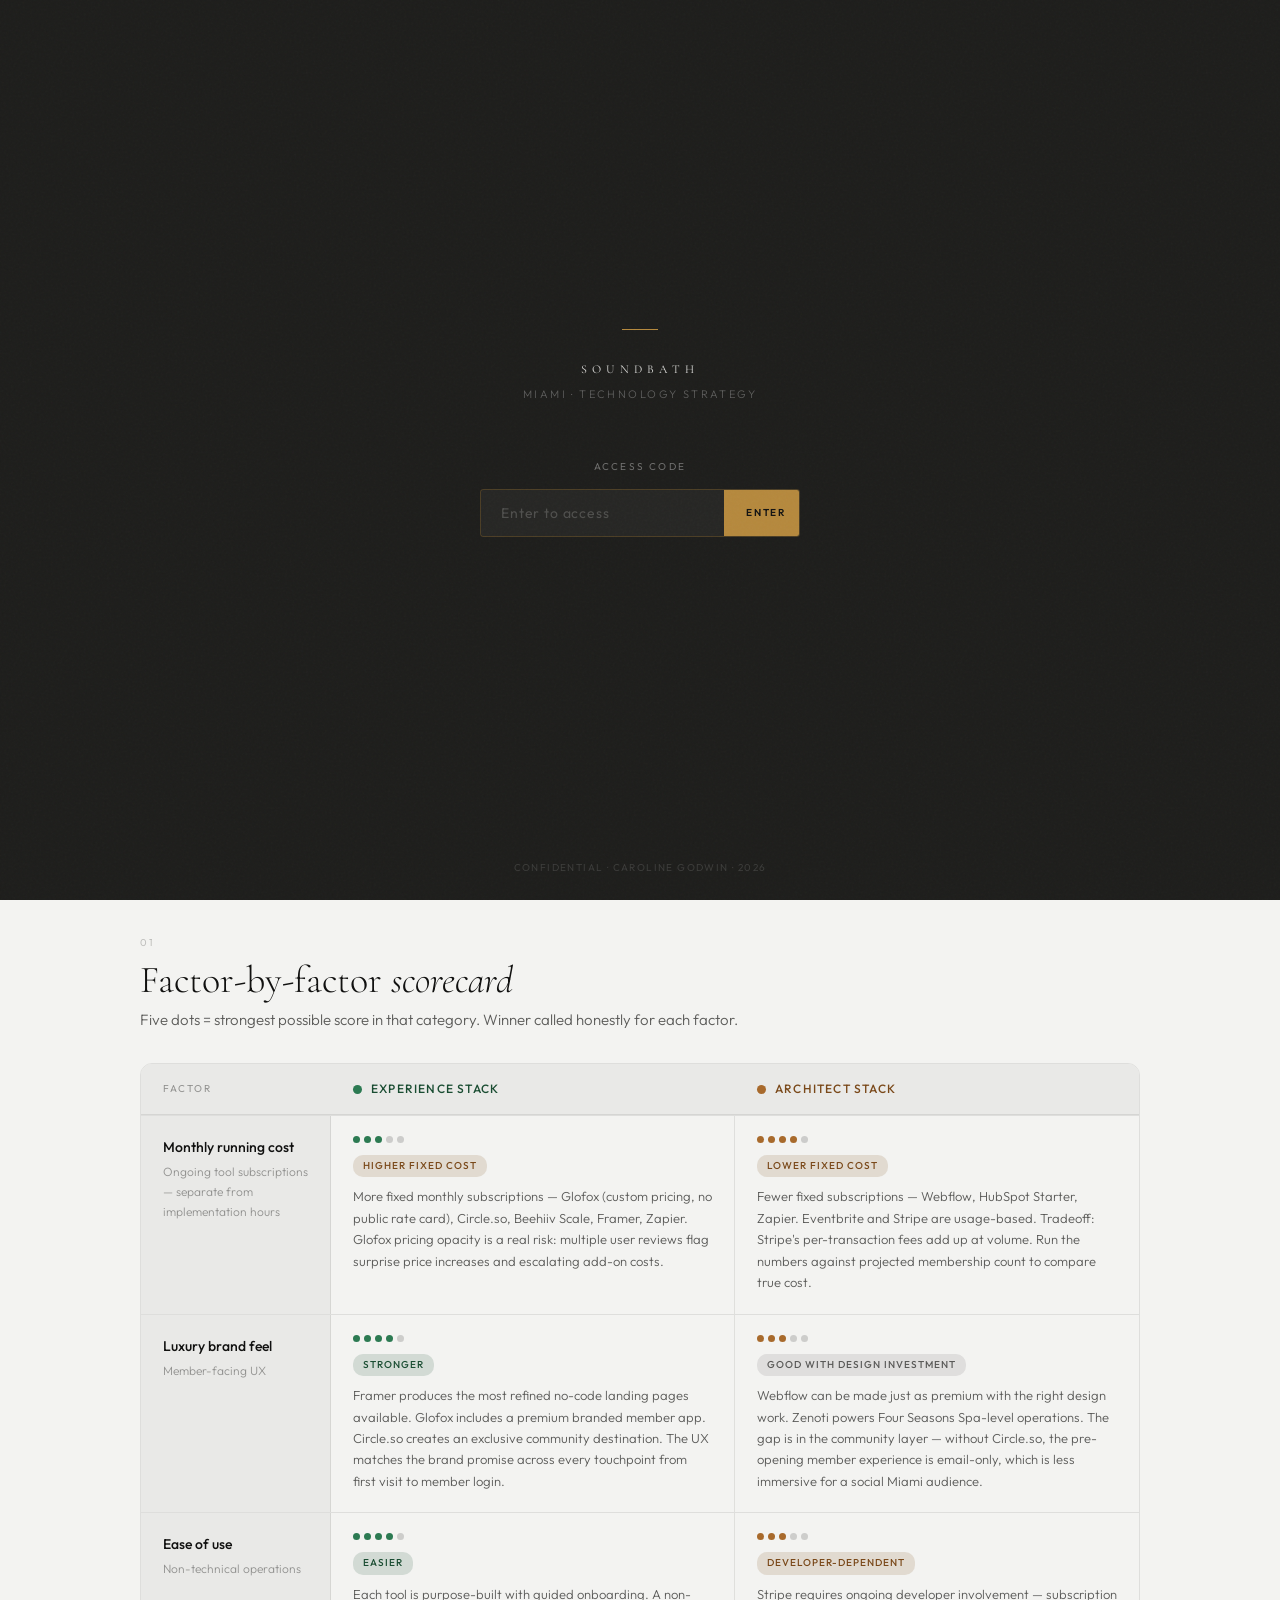
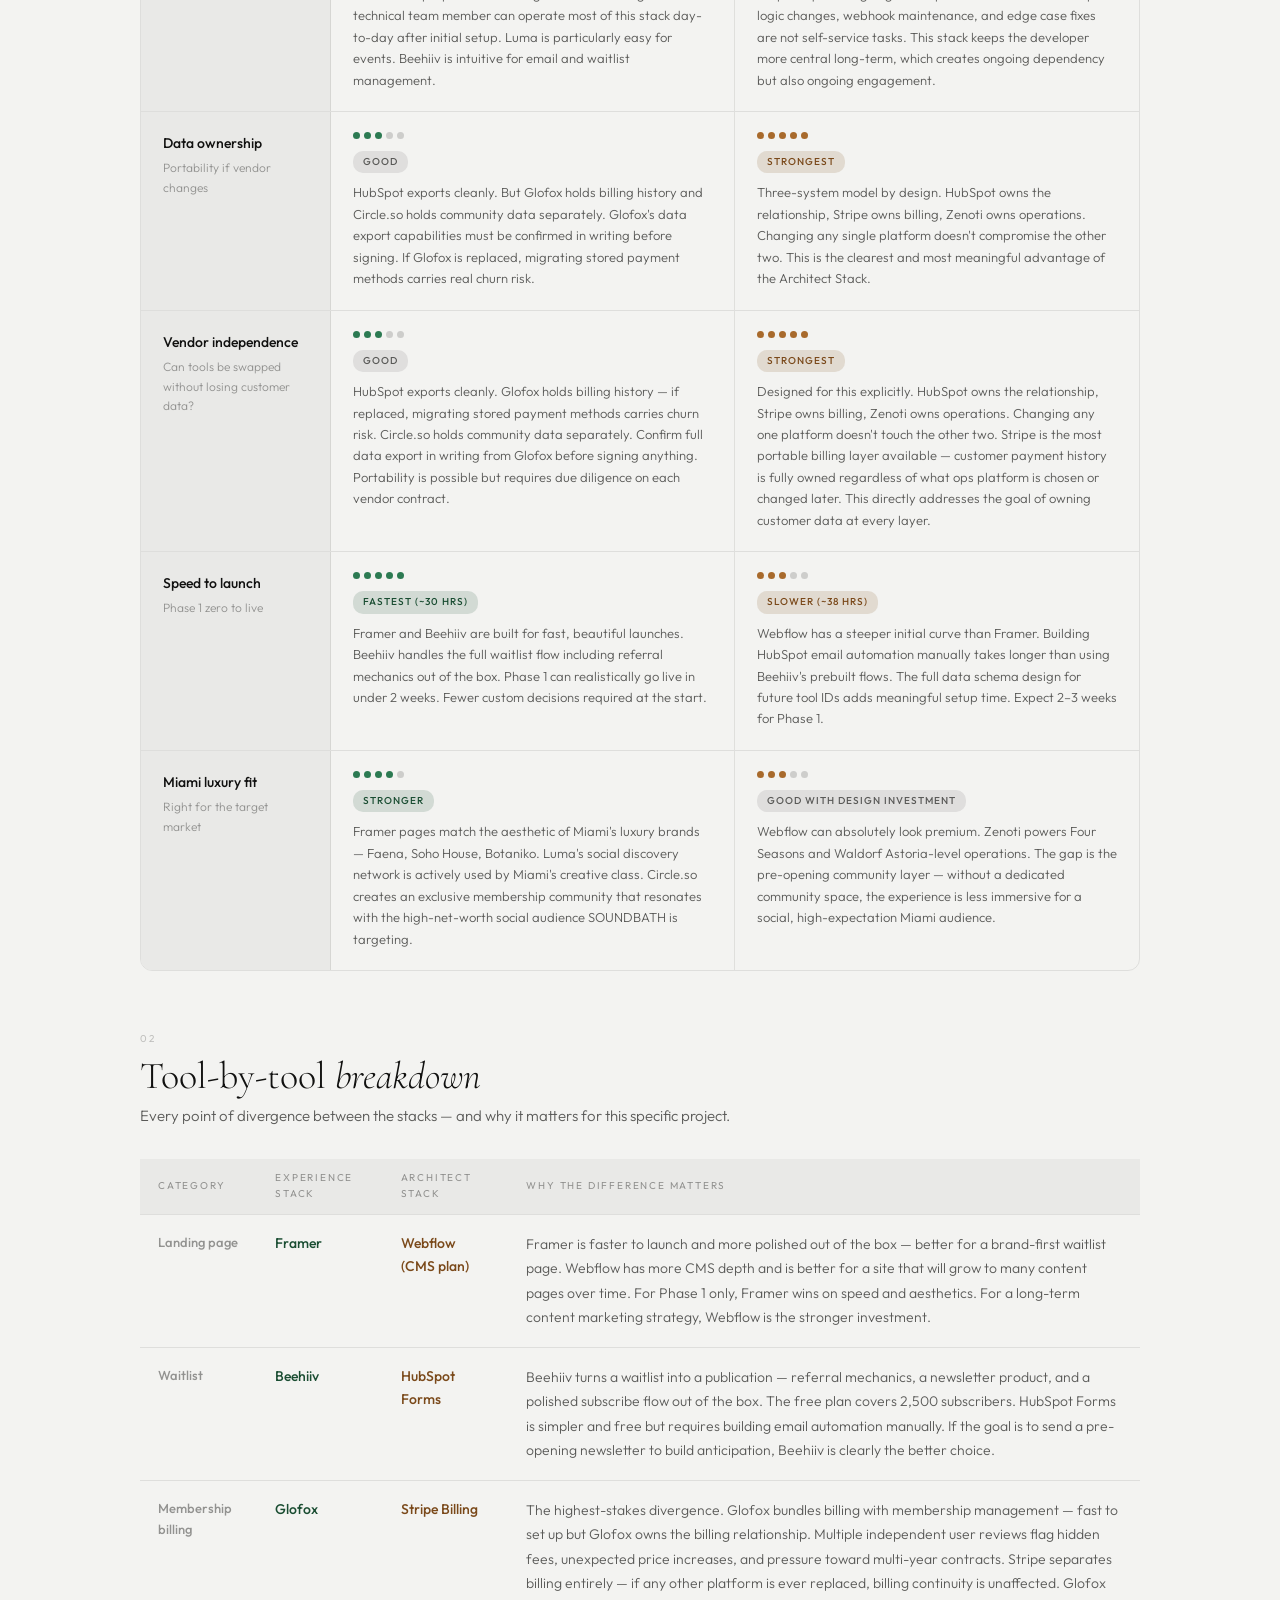
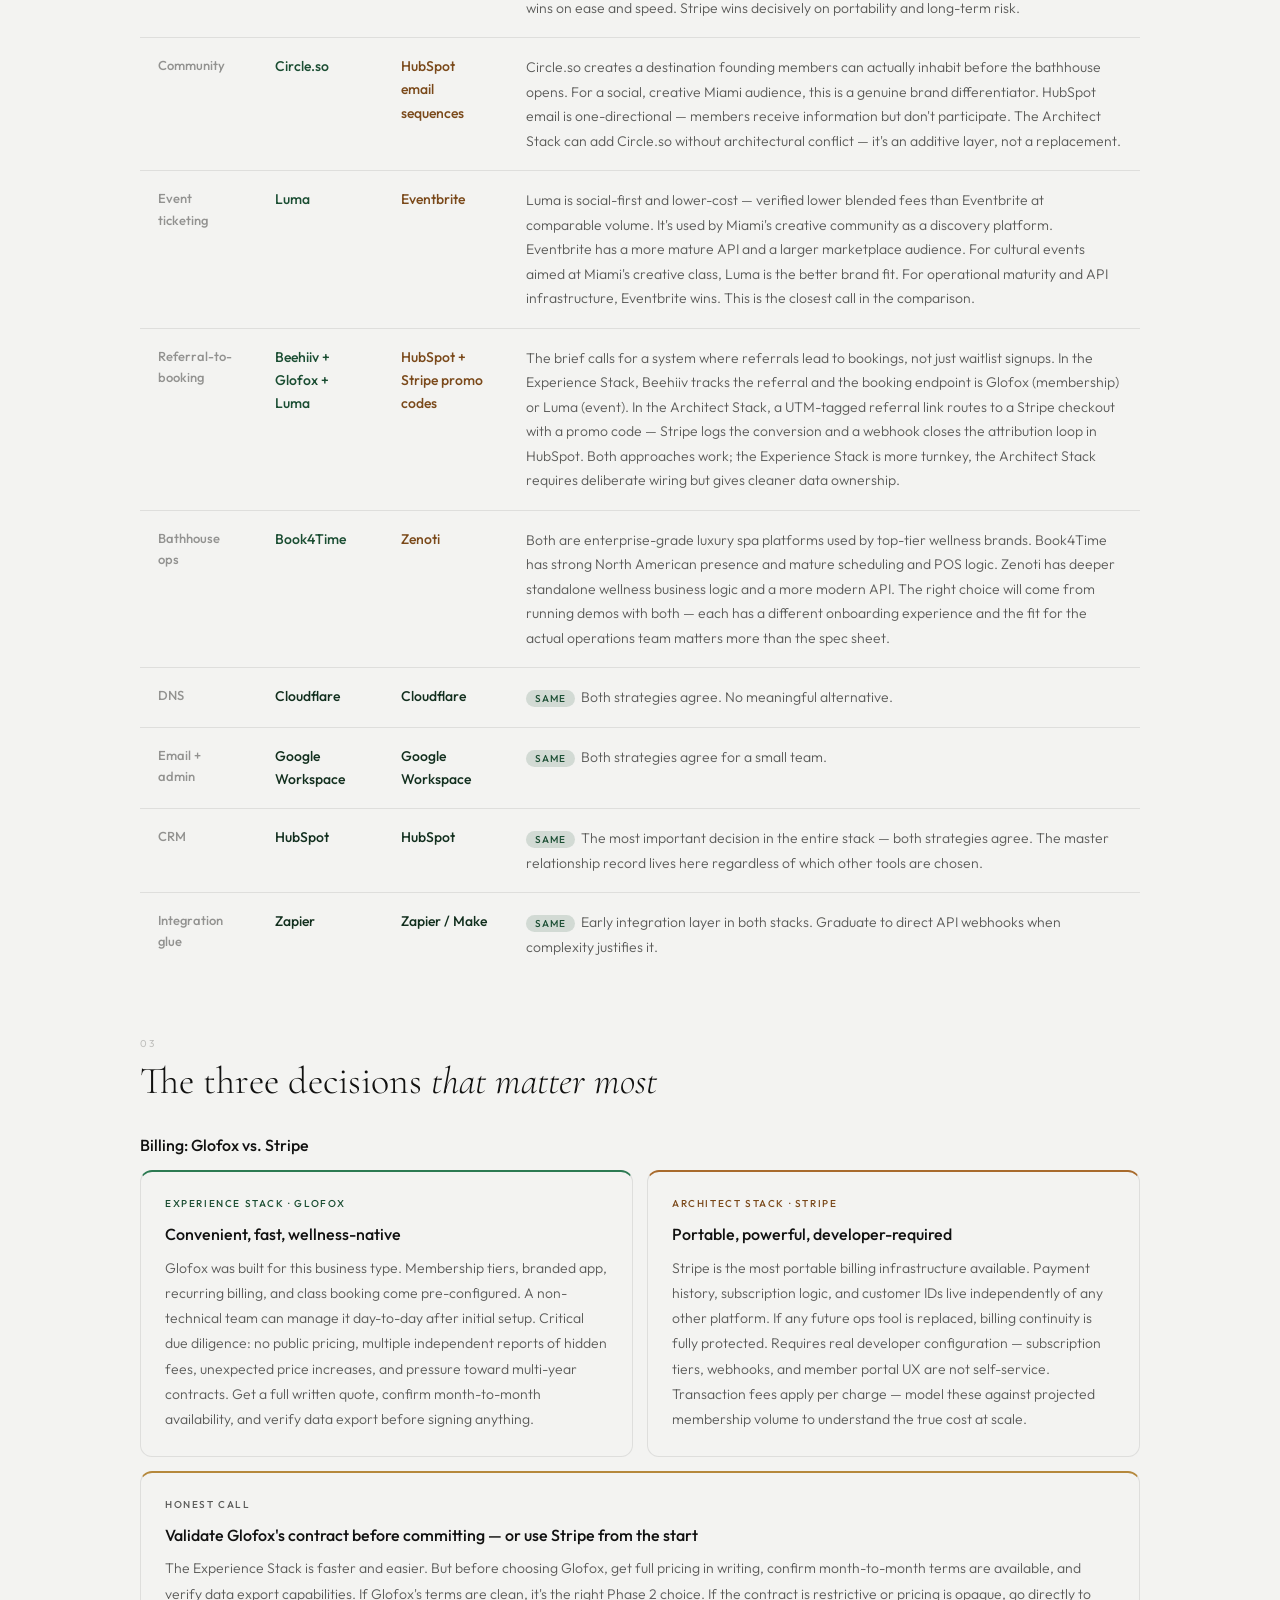
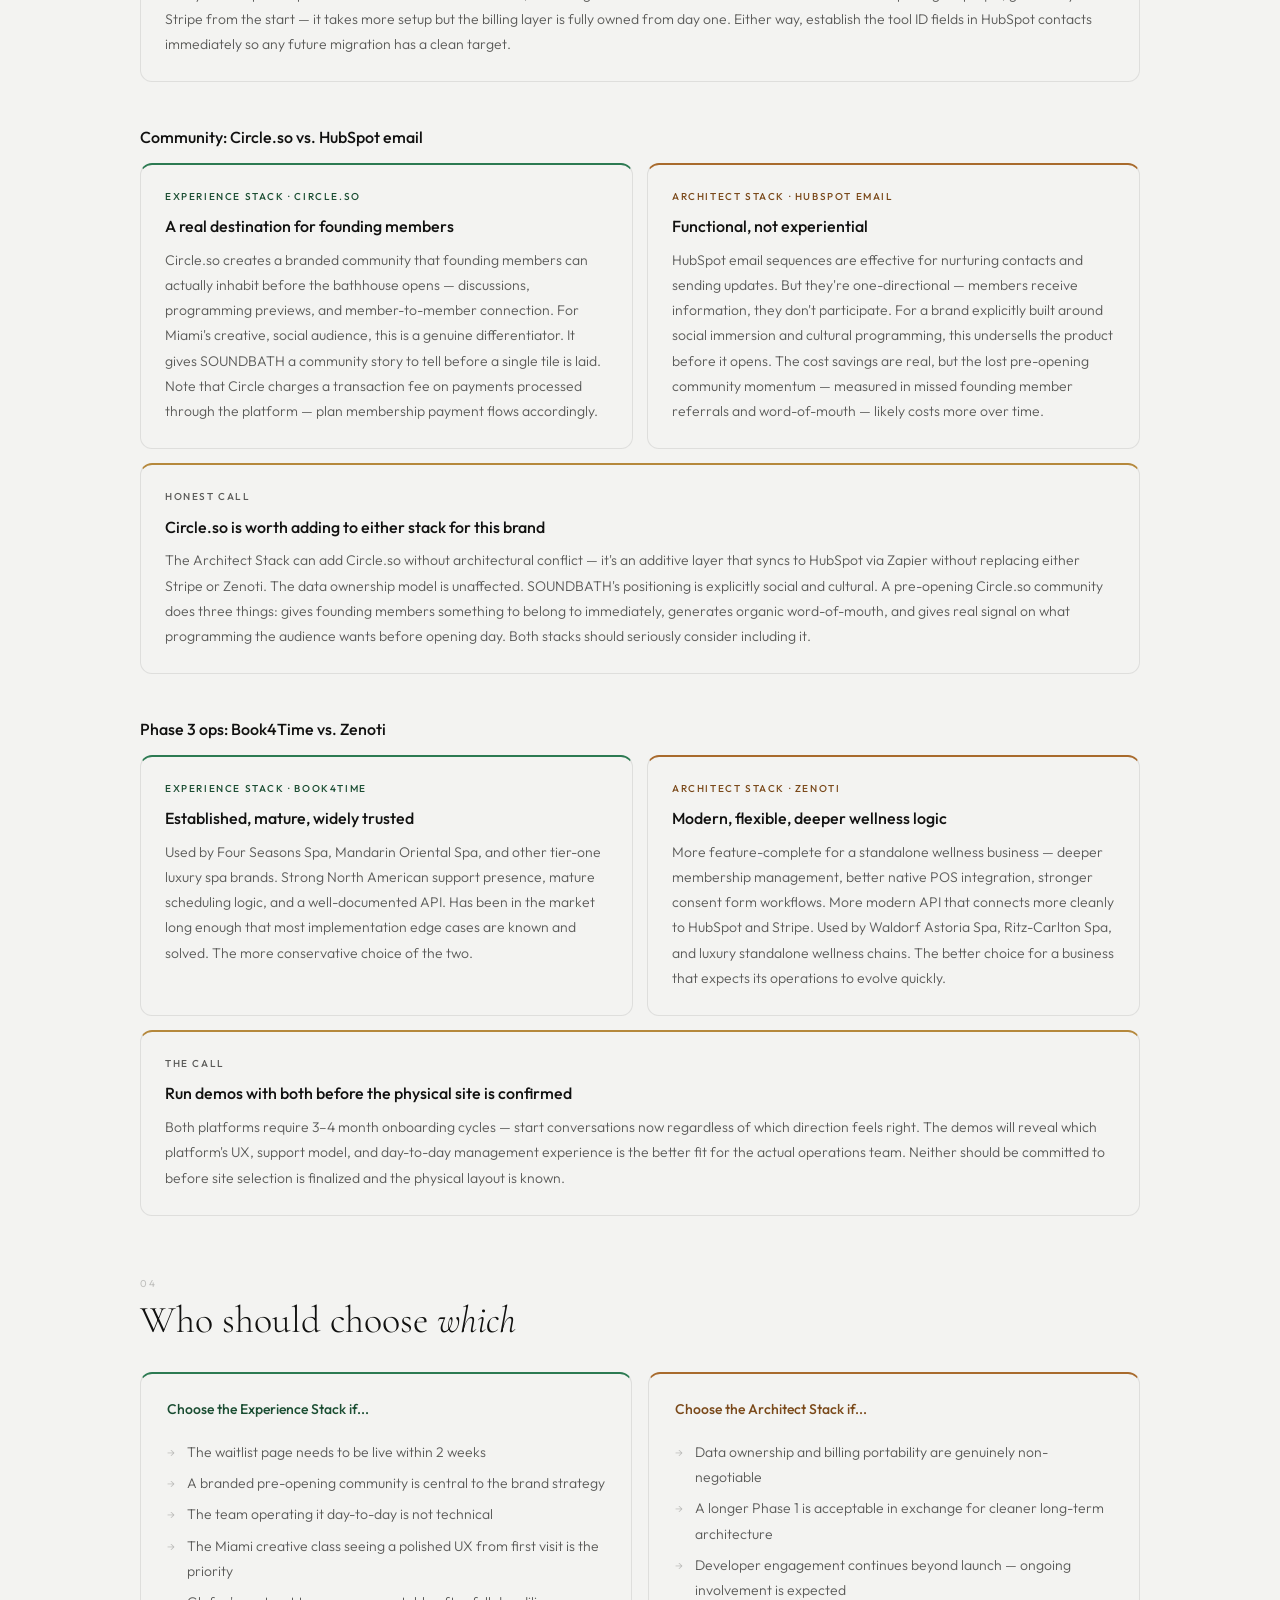
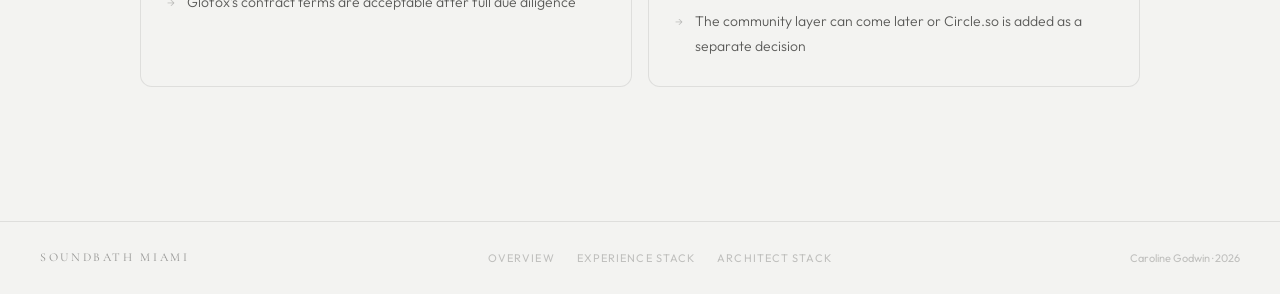
==== commit 290889af: "fixes everywhere" ====
--- a/comparison.html
+++ b/comparison.html
@@ -19,7 +19,7 @@
     <button class="gate-btn" onclick="checkPassword()">Enter</button>
   </div>
   <div class="gate-error" id="gate-error"></div>
-  <div class="gate-footer">Confidential · Caroline Godwin · 2025</div>
+  <div class="gate-footer">Confidential · Caroline Godwin · 2026</div>
 </div>
 
 <nav class="site-nav" id="sitenav">
@@ -31,9 +31,7 @@
       <a class="nav-link arch-pill" href="stack-architect.html">The Architect Stack</a>
       <a class="nav-link active" href="comparison.html">Compare</a>
     </div>
-    <button class="nav-hamburger" id="hamburger" onclick="toggleMenu()">
-      <span></span><span></span><span></span>
-    </button>
+    <button class="nav-hamburger" id="hamburger" onclick="toggleMenu()"><span></span><span></span><span></span></button>
   </div>
   <div class="nav-mobile-menu" id="mobilemenu">
     <a class="nav-link" href="index.html">Overview</a>
@@ -46,49 +44,44 @@
 <div class="page-wrap">
 
   <div class="page-hero fade-up">
-    <div class="page-hero-eyebrow">Unbiased analysis · Verified pricing March 2026</div>
+    <div class="page-hero-eyebrow">Unbiased analysis · Tools verified March 2026</div>
     <h1>Experience vs. Architect.<br><em>Which is right?</em></h1>
-    <p class="page-hero-desc">Both stacks share the same foundation. They diverge in five meaningful ways. This document scores each stack across seven factors, breaks down every tool divergence, and gives an honest final recommendation — including where each stack genuinely falls short.</p>
+    <p class="page-hero-desc">Both stacks share the same foundation. They diverge in five meaningful ways. This document scores each stack across seven factors, breaks down every tool divergence, and gives an honest final recommendation — including where each approach genuinely falls short.</p>
     <div class="page-hero-tags">
-      <span class="tag tag-exp">Experience Stack · 160 hrs</span>
-      <span class="tag tag-arch">Architect Stack · 175 hrs</span>
-      <span class="tag tag-neutral">Pricing verified March 2026</span>
-    </div>
-  </div>
-
-  <!-- HOURS COMPARISON STRIP -->
-  <div style="display:grid;grid-template-columns:1fr 1fr;gap:12px;margin-bottom:48px" class="fade-up">
-    <div style="background:var(--exp-pale);border:.5px solid rgba(42,82,64,.25);border-radius:var(--r-md);padding:20px 24px;">
-      <div style="font-size:10px;letter-spacing:.18em;text-transform:uppercase;color:var(--exp);margin-bottom:8px;font-weight:500">Experience Stack · Hours</div>
-      <div style="display:flex;justify-content:space-between;align-items:baseline;margin-bottom:12px">
-        <div style="font-family:var(--serif);font-size:36px;font-weight:300">160 hrs</div>
-        <div style="font-size:22px;font-family:var(--serif);color:var(--gold2)">$16,000</div>
-      </div>
-      <div style="display:grid;grid-template-columns:1fr auto;gap:4px;font-size:12px;color:var(--muted)">
-        <div>Phase 1 — Foundation</div><div style="text-align:right;font-weight:400;color:var(--ink)">30 hrs</div>
-        <div>Phase 2 — Membership</div><div style="text-align:right;font-weight:400;color:var(--ink)">50 hrs</div>
-        <div>Phase 3 — Operations</div><div style="text-align:right;font-weight:400;color:var(--ink)">80 hrs</div>
-      </div>
-    </div>
-    <div style="background:var(--arch-pale);border:.5px solid rgba(124,90,46,.25);border-radius:var(--r-md);padding:20px 24px;">
-      <div style="font-size:10px;letter-spacing:.18em;text-transform:uppercase;color:var(--arch);margin-bottom:8px;font-weight:500">Architect Stack · Hours</div>
-      <div style="display:flex;justify-content:space-between;align-items:baseline;margin-bottom:12px">
-        <div style="font-family:var(--serif);font-size:36px;font-weight:300">175 hrs</div>
-        <div style="font-size:22px;font-family:var(--serif);color:var(--gold2)">$17,500</div>
-      </div>
-      <div style="display:grid;grid-template-columns:1fr auto;gap:4px;font-size:12px;color:var(--muted)">
-        <div>Phase 1 — Foundation</div><div style="text-align:right;font-weight:400;color:var(--ink)">38 hrs</div>
-        <div>Phase 2 — Membership</div><div style="text-align:right;font-weight:400;color:var(--ink)">52 hrs</div>
-        <div>Phase 3 — Operations</div><div style="text-align:right;font-weight:400;color:var(--ink)">85 hrs</div>
-      </div>
-    </div>
-  </div>
+      <span class="tag tag-exp">Experience Stack · ~160 hrs estimated</span>
+      <span class="tag tag-arch">Architect Stack · ~175 hrs estimated</span>
+    </div>
+  </div>
+
+  <!-- HOURS COMPARISON -->
+  <div class="hours-compare fade-up">
+    <div class="hours-compare-card exp">
+      <div class="hours-compare-label">Experience Stack · Estimated Hours</div>
+      <div class="hours-compare-total">~160 hrs</div>
+      <div class="hours-compare-breakdown">
+        <span>Phase 1 — Foundation</span><span>~30 hrs</span>
+        <span>Phase 2 — Membership</span><span>~50 hrs</span>
+        <span>Phase 3 — Operations</span><span>~80 hrs</span>
+      </div>
+    </div>
+    <div class="hours-compare-card arch">
+      <div class="hours-compare-label">Architect Stack · Estimated Hours</div>
+      <div class="hours-compare-total">~175 hrs</div>
+      <div class="hours-compare-breakdown">
+        <span>Phase 1 — Foundation</span><span>~38 hrs</span>
+        <span>Phase 2 — Membership</span><span>~52 hrs</span>
+        <span>Phase 3 — Operations</span><span>~85 hrs</span>
+      </div>
+    </div>
+  </div>
+
+  <div style="font-size:12px;color:var(--subtle);margin-top:-38px;margin-bottom:52px;font-weight:300;font-style:italic">All estimates are implementation hours only. Ongoing tool subscription costs are separate and shown in the monthly cost scorecard below.</div>
 
   <!-- SCORECARD -->
   <div class="section-head fade-up">
     <div class="section-num">01</div>
     <h2>Factor-by-factor <em>scorecard</em></h2>
-    <p>Five dots = strongest possible score in each category. Winner called honestly for each factor.</p>
+    <p>Five dots = strongest possible score in that category. Winner called honestly for each factor.</p>
   </div>
 
   <div class="scorecard fade-up">
@@ -99,16 +92,16 @@
     </div>
 
     <div class="sc-row">
-      <div class="sc-factor"><div class="sc-factor-name">Monthly cost</div><div class="sc-factor-sub">Phase 1 + 2 active</div></div>
+      <div class="sc-factor"><div class="sc-factor-name">Monthly running cost</div><div class="sc-factor-sub">Ongoing tool subscriptions — separate from implementation hours</div></div>
       <div class="sc-cell">
         <div class="sc-dots"><div class="dot-exp"></div><div class="dot-exp"></div><div class="dot-exp"></div><div class="dot-empty"></div><div class="dot-empty"></div></div>
-        <span class="sc-win win-arch">Higher</span>
-        <p class="sc-note">~$280/mo at Phase 2. Glofox (custom, $110–200+ base; can exceed $600/mo with add-ons), Circle.so ($89), Beehiiv ($49 Scale), Framer ($30), Zapier ($20). More fixed monthly line items. Glofox pricing requires a demo — no public rate card.</p>
+        <span class="sc-win win-arch">Higher fixed cost</span>
+        <p class="sc-note">More fixed monthly subscriptions — Glofox (custom pricing, no public rate card), Circle.so, Beehiiv Scale, Framer, Zapier. Glofox pricing opacity is a real risk: multiple user reviews flag surprise price increases and escalating add-on costs.</p>
       </div>
       <div class="sc-cell">
         <div class="sc-dots"><div class="dot-arch"></div><div class="dot-arch"></div><div class="dot-arch"></div><div class="dot-arch"></div><div class="dot-empty"></div></div>
-        <span class="sc-win win-arch">Lower fixed</span>
-        <p class="sc-note">~$200/mo at Phase 2. Webflow ($23), HubSpot Starter ($15/seat), Eventbrite (% only), Zapier ($20), Stripe (% only). Fewer fixed tools. Note: Stripe's 2.9%+30¢ per transaction adds up at volume — 100 members × $150/mo = ~$450/mo in fees.</p>
+        <span class="sc-win win-arch">Lower fixed cost</span>
+        <p class="sc-note">Fewer fixed subscriptions — Webflow, HubSpot Starter, Zapier. Eventbrite and Stripe are usage-based. Tradeoff: Stripe's per-transaction fees add up at volume. Run the numbers against projected membership count to compare true cost.</p>
       </div>
     </div>
 
@@ -117,7 +110,7 @@
       <div class="sc-cell">
         <div class="sc-dots"><div class="dot-exp"></div><div class="dot-exp"></div><div class="dot-exp"></div><div class="dot-exp"></div><div class="dot-empty"></div></div>
         <span class="sc-win win-exp">Stronger</span>
-        <p class="sc-note">Framer produces the most refined landing pages of any no-code tool. Glofox has a premium branded member app. Circle.so creates an exclusive destination. The UX matches the brand promise across every touchpoint from first visit to member login.</p>
+        <p class="sc-note">Framer produces the most refined no-code landing pages available. Glofox includes a premium branded member app. Circle.so creates an exclusive community destination. The UX matches the brand promise across every touchpoint from first visit to member login.</p>
       </div>
       <div class="sc-cell">
         <div class="sc-dots"><div class="dot-arch"></div><div class="dot-arch"></div><div class="dot-arch"></div><div class="dot-empty"></div><div class="dot-empty"></div></div>
@@ -127,16 +120,16 @@
     </div>
 
     <div class="sc-row">
-      <div class="sc-factor"><div class="sc-factor-name">Ease of use</div><div class="sc-factor-sub">For non-technical ops</div></div>
+      <div class="sc-factor"><div class="sc-factor-name">Ease of use</div><div class="sc-factor-sub">Non-technical operations</div></div>
       <div class="sc-cell">
         <div class="sc-dots"><div class="dot-exp"></div><div class="dot-exp"></div><div class="dot-exp"></div><div class="dot-exp"></div><div class="dot-empty"></div></div>
         <span class="sc-win win-exp">Easier</span>
-        <p class="sc-note">Each tool is opinionated and purpose-built with guided onboarding. A non-technical team member can operate most of this stack day-to-day after initial setup. Luma is exceptionally easy for events. Beehiiv is intuitive for email and waitlist management.</p>
+        <p class="sc-note">Each tool is purpose-built with guided onboarding. A non-technical team member can operate most of this stack day-to-day after initial setup. Luma is particularly easy for events. Beehiiv is intuitive for email and waitlist management.</p>
       </div>
       <div class="sc-cell">
         <div class="sc-dots"><div class="dot-arch"></div><div class="dot-arch"></div><div class="dot-arch"></div><div class="dot-empty"></div><div class="dot-empty"></div></div>
         <span class="sc-win win-arch">Developer-dependent</span>
-        <p class="sc-note">Stripe requires developer configuration and is not manageable by non-technical staff. Webflow has a steeper learning curve. This stack keeps the developer more central long-term — which is good for the developer's retainer, but creates ongoing dependency for the client.</p>
+        <p class="sc-note">Stripe requires ongoing developer involvement — subscription logic changes, webhook maintenance, and edge case fixes are not self-service tasks. This stack keeps the developer more central long-term, which creates ongoing dependency but also ongoing engagement.</p>
       </div>
     </div>
 
@@ -145,195 +138,201 @@
       <div class="sc-cell">
         <div class="sc-dots"><div class="dot-exp"></div><div class="dot-exp"></div><div class="dot-exp"></div><div class="dot-empty"></div><div class="dot-empty"></div></div>
         <span class="sc-win win-tie">Good</span>
-        <p class="sc-note">HubSpot is the spine and exports cleanly. But Glofox holds billing history and Circle.so holds community engagement data separately. Glofox's data export capabilities should be confirmed in writing before signing. If Glofox is replaced, migrating stored payment methods carries real churn risk.</p>
+        <p class="sc-note">HubSpot exports cleanly. But Glofox holds billing history and Circle.so holds community data separately. Glofox's data export capabilities must be confirmed in writing before signing. If Glofox is replaced, migrating stored payment methods carries real churn risk.</p>
       </div>
       <div class="sc-cell">
         <div class="sc-dots"><div class="dot-arch"></div><div class="dot-arch"></div><div class="dot-arch"></div><div class="dot-arch"></div><div class="dot-arch"></div></div>
         <span class="sc-win win-arch">Strongest</span>
-        <p class="sc-note">Three-system model by design. HubSpot owns the relationship, Stripe owns billing, Zenoti owns operations. Changing any single platform does not compromise the other two. Stripe is the most portable billing layer available — this is the clearest and most meaningful advantage of the Architect Stack.</p>
-      </div>
-    </div>
-
-    <div class="sc-row">
-      <div class="sc-factor"><div class="sc-factor-name">Scalability</div><div class="sc-factor-sub">Multi-location / pivot</div></div>
+        <p class="sc-note">Three-system model by design. HubSpot owns the relationship, Stripe owns billing, Zenoti owns operations. Changing any single platform doesn't compromise the other two. This is the clearest and most meaningful advantage of the Architect Stack.</p>
+      </div>
+    </div>
+
+    <div class="sc-row">
+      <div class="sc-factor"><div class="sc-factor-name">Vendor independence</div><div class="sc-factor-sub">Can tools be swapped without losing customer data?</div></div>
       <div class="sc-cell">
         <div class="sc-dots"><div class="dot-exp"></div><div class="dot-exp"></div><div class="dot-exp"></div><div class="dot-empty"></div><div class="dot-empty"></div></div>
-        <span class="sc-win win-tie">Good within wellness</span>
-        <p class="sc-note">Scales well within the boutique wellness niche. Book4Time is enterprise-grade. Risk: if SOUNDBATH expands to multiple locations, Glofox's enterprise multi-location pricing can escalate significantly. Wellness-specific tools may not flex well if the model pivots.</p>
-      </div>
-      <div class="sc-cell">
-        <div class="sc-dots"><div class="dot-arch"></div><div class="dot-arch"></div><div class="dot-arch"></div><div class="dot-arch"></div><div class="dot-empty"></div></div>
-        <span class="sc-win win-arch">Stronger</span>
-        <p class="sc-note">Stripe and HubSpot are used by companies 1,000x the size of SOUNDBATH. Stripe handles multi-location, multi-currency, and complex membership tiers natively. The modular architecture means any individual layer can be swapped without rebuilding the rest — much better for expansion.</p>
-      </div>
-    </div>
-
-    <div class="sc-row">
-      <div class="sc-factor"><div class="sc-factor-name">Speed to launch</div><div class="sc-factor-sub">Phase 1, zero to live</div></div>
+        <span class="sc-win win-tie">Good</span>
+        <p class="sc-note">HubSpot exports cleanly. Glofox holds billing history — if replaced, migrating stored payment methods carries churn risk. Circle.so holds community data separately. Confirm full data export in writing from Glofox before signing anything. Portability is possible but requires due diligence on each vendor contract.</p>
+      </div>
+      <div class="sc-cell">
+        <div class="sc-dots"><div class="dot-arch"></div><div class="dot-arch"></div><div class="dot-arch"></div><div class="dot-arch"></div><div class="dot-arch"></div></div>
+        <span class="sc-win win-arch">Strongest</span>
+        <p class="sc-note">Designed for this explicitly. HubSpot owns the relationship, Stripe owns billing, Zenoti owns operations. Changing any one platform doesn't touch the other two. Stripe is the most portable billing layer available — customer payment history is fully owned regardless of what ops platform is chosen or changed later. This directly addresses the goal of owning customer data at every layer.</p>
+      </div>
+    </div>
+
+    <div class="sc-row">
+      <div class="sc-factor"><div class="sc-factor-name">Speed to launch</div><div class="sc-factor-sub">Phase 1 zero to live</div></div>
       <div class="sc-cell">
         <div class="sc-dots"><div class="dot-exp"></div><div class="dot-exp"></div><div class="dot-exp"></div><div class="dot-exp"></div><div class="dot-exp"></div></div>
-        <span class="sc-win win-exp">Fastest (30 hrs)</span>
-        <p class="sc-note">Framer and Beehiiv are built for fast, beautiful launches. Beehiiv handles the full waitlist flow out of the box including referral mechanics. 30 hrs of Phase 1 work can realistically go live in under 2 weeks. Fewer custom decisions required at the start.</p>
+        <span class="sc-win win-exp">Fastest (~30 hrs)</span>
+        <p class="sc-note">Framer and Beehiiv are built for fast, beautiful launches. Beehiiv handles the full waitlist flow including referral mechanics out of the box. Phase 1 can realistically go live in under 2 weeks. Fewer custom decisions required at the start.</p>
       </div>
       <div class="sc-cell">
         <div class="sc-dots"><div class="dot-arch"></div><div class="dot-arch"></div><div class="dot-arch"></div><div class="dot-empty"></div><div class="dot-empty"></div></div>
-        <span class="sc-win win-arch">Slower (38 hrs)</span>
-        <p class="sc-note">Webflow has a steeper initial curve than Framer. HubSpot Forms replacing Beehiiv means building email automation from scratch. The full data schema design adds setup time. Expect 2–3 weeks for Phase 1 — roughly 1.5x the Experience Stack timeline.</p>
-      </div>
-    </div>
-
-    <div class="sc-row">
-      <div class="sc-factor"><div class="sc-factor-name">Miami luxury fit</div><div class="sc-factor-sub">Right for the market</div></div>
+        <span class="sc-win win-arch">Slower (~38 hrs)</span>
+        <p class="sc-note">Webflow has a steeper initial curve than Framer. Building HubSpot email automation manually takes longer than using Beehiiv's prebuilt flows. The full data schema design for future tool IDs adds meaningful setup time. Expect 2–3 weeks for Phase 1.</p>
+      </div>
+    </div>
+
+    <div class="sc-row">
+      <div class="sc-factor"><div class="sc-factor-name">Miami luxury fit</div><div class="sc-factor-sub">Right for the target market</div></div>
       <div class="sc-cell">
         <div class="sc-dots"><div class="dot-exp"></div><div class="dot-exp"></div><div class="dot-exp"></div><div class="dot-exp"></div><div class="dot-empty"></div></div>
         <span class="sc-win win-exp">Stronger</span>
-        <p class="sc-note">Framer pages match the aesthetic of Miami's luxury brands — Faena, Soho House, 1 Hotel. Luma's social discovery network is actively used by Miami's creative class. Circle.so creates an exclusive membership community that resonates with the high-net-worth social audience SOUNDBATH is targeting.</p>
+        <p class="sc-note">Framer pages match the aesthetic of Miami's luxury brands — Faena, Soho House, Botaniko. Luma's social discovery network is actively used by Miami's creative class. Circle.so creates an exclusive membership community that resonates with the high-net-worth social audience SOUNDBATH is targeting.</p>
       </div>
       <div class="sc-cell">
         <div class="sc-dots"><div class="dot-arch"></div><div class="dot-arch"></div><div class="dot-arch"></div><div class="dot-empty"></div><div class="dot-empty"></div></div>
         <span class="sc-win win-tie">Good with design investment</span>
-        <p class="sc-note">Webflow can absolutely look premium. Zenoti powers Four Seasons and Waldorf Astoria-level operations. The gap is the community and app layer — without a dedicated community space pre-opening, the experience is less immersive for a social, high-expectation Miami audience.</p>
-      </div>
-    </div>
-  </div>
-
-  <!-- TOOL COMPARISON TABLE -->
+        <p class="sc-note">Webflow can absolutely look premium. Zenoti powers Four Seasons and Waldorf Astoria-level operations. The gap is the pre-opening community layer — without a dedicated community space, the experience is less immersive for a social, high-expectation Miami audience.</p>
+      </div>
+    </div>
+  </div>
+
+  <!-- TOOL TABLE -->
   <div class="section-head fade-up">
     <div class="section-num">02</div>
     <h2>Tool-by-tool <em>breakdown</em></h2>
-    <p>Every point of divergence — and why it matters for SOUNDBATH specifically.</p>
+    <p>Every point of divergence between the stacks — and why it matters for this specific project.</p>
   </div>
 
   <table class="swap-tbl fade-up">
     <thead><tr><th>Category</th><th>Experience Stack</th><th>Architect Stack</th><th>Why the difference matters</th></tr></thead>
     <tbody>
       <tr>
-        <td style="font-size:12px;color:var(--subtle);font-weight:500">Landing page</td>
-        <td><span class="cell-exp">Framer ($30/mo)</span></td>
-        <td><span class="cell-arch">Webflow ($23/mo CMS)</span></td>
-        <td class="cell-note">Framer is faster and more polished out of the box — better for a brand-first waitlist page. Webflow is better if the site will grow to many content pages over time. For Phase 1 only, Framer wins on speed and aesthetics. For a long-term content marketing strategy, Webflow is the better investment.</td>
-      </tr>
-      <tr>
-        <td style="font-size:12px;color:var(--subtle);font-weight:500">Waitlist</td>
-        <td><span class="cell-exp">Beehiiv (free → $49/mo)</span></td>
-        <td><span class="cell-arch">HubSpot Forms (free)</span></td>
-        <td class="cell-note">Beehiiv turns a waitlist into a publication — referral mechanics, newsletter product, and a beautiful subscribe flow out of the box. Free plan covers 2,500 subscribers. HubSpot Forms is simpler and cheaper but requires manually building email sequences. If Vishal wants to send a pre-opening newsletter, Beehiiv is clearly better.</td>
-      </tr>
-      <tr>
-        <td style="font-size:12px;color:var(--subtle);font-weight:500">Membership billing</td>
-        <td><span class="cell-exp">Glofox (custom pricing)</span></td>
-        <td><span class="cell-arch">Stripe Billing (2.9%+30¢)</span></td>
-        <td class="cell-note">The highest-stakes divergence. Glofox is fast to set up but owns the billing relationship. Multiple user reviews flag hidden fees, price increases, and multi-year contract pressure. Stripe separates billing entirely — if any other platform is replaced, billing continuity is unaffected. Glofox wins on ease; Stripe wins decisively on portability and long-term risk.</td>
-      </tr>
-      <tr>
-        <td style="font-size:12px;color:var(--subtle);font-weight:500">Community</td>
-        <td><span class="cell-exp">Circle.so ($89/mo + 2% fee)</span></td>
+        <td style="font-size:13px;color:var(--subtle);font-weight:500">Landing page</td>
+        <td><span class="cell-exp">Framer</span></td>
+        <td><span class="cell-arch">Webflow (CMS plan)</span></td>
+        <td class="cell-note">Framer is faster to launch and more polished out of the box — better for a brand-first waitlist page. Webflow has more CMS depth and is better for a site that will grow to many content pages over time. For Phase 1 only, Framer wins on speed and aesthetics. For a long-term content marketing strategy, Webflow is the stronger investment.</td>
+      </tr>
+      <tr>
+        <td style="font-size:13px;color:var(--subtle);font-weight:500">Waitlist</td>
+        <td><span class="cell-exp">Beehiiv</span></td>
+        <td><span class="cell-arch">HubSpot Forms</span></td>
+        <td class="cell-note">Beehiiv turns a waitlist into a publication — referral mechanics, a newsletter product, and a polished subscribe flow out of the box. The free plan covers 2,500 subscribers. HubSpot Forms is simpler and free but requires building email automation manually. If the goal is to send a pre-opening newsletter to build anticipation, Beehiiv is clearly the better choice.</td>
+      </tr>
+      <tr>
+        <td style="font-size:13px;color:var(--subtle);font-weight:500">Membership billing</td>
+        <td><span class="cell-exp">Glofox</span></td>
+        <td><span class="cell-arch">Stripe Billing</span></td>
+        <td class="cell-note">The highest-stakes divergence. Glofox bundles billing with membership management — fast to set up but Glofox owns the billing relationship. Multiple independent user reviews flag hidden fees, unexpected price increases, and pressure toward multi-year contracts. Stripe separates billing entirely — if any other platform is ever replaced, billing continuity is unaffected. Glofox wins on ease and speed. Stripe wins decisively on portability and long-term risk.</td>
+      </tr>
+      <tr>
+        <td style="font-size:13px;color:var(--subtle);font-weight:500">Community</td>
+        <td><span class="cell-exp">Circle.so</span></td>
         <td><span class="cell-arch">HubSpot email sequences</span></td>
-        <td class="cell-note">Circle.so creates a destination founding members can inhabit before the bathhouse opens. For SOUNDBATH's social, creative Miami audience, this is a genuine differentiator. HubSpot email is one-directional. The Architect Stack can add Circle.so without architectural conflict — consider including it in either stack.</td>
-      </tr>
-      <tr>
-        <td style="font-size:12px;color:var(--subtle);font-weight:500">Event ticketing</td>
-        <td><span class="cell-exp">Luma (5% fee or $59/mo)</span></td>
-        <td><span class="cell-arch">Eventbrite (~6.4% blended)</span></td>
-        <td class="cell-note">Luma is social-first and lower-cost — 5% vs Eventbrite's ~6.4% blended fee. Used by Miami's creative community as a discovery platform. Eventbrite has a more mature API and larger marketplace audience. For cultural events aimed at Miami's creative class, Luma is the better brand fit. This is the closest call in the comparison.</td>
-      </tr>
-      <tr>
-        <td style="font-size:12px;color:var(--subtle);font-weight:500">Bathhouse booking</td>
-        <td><span class="cell-exp">Book4Time (enterprise)</span></td>
-        <td><span class="cell-arch">Zenoti (enterprise)</span></td>
-        <td class="cell-note">Both are enterprise-grade luxury spa platforms. Book4Time has stronger North American hotel integration (Four Seasons, Mandarin Oriental) — right if hotel partnership is a possibility. Zenoti has deeper standalone wellness logic and a more modern API — right if SOUNDBATH is definitively standalone. Get demos from both before committing.</td>
-      </tr>
-      <tr>
-        <td style="font-size:12px;color:var(--subtle);font-weight:500">DNS</td>
-        <td><span class="cell-same">Cloudflare (free)</span></td>
-        <td><span class="cell-same">Cloudflare (free)</span></td>
-        <td class="cell-note"><span class="same-pill">Same</span>&nbsp; Both strategies agree. Cloudflare is the only sensible choice for DNS management.</td>
-      </tr>
-      <tr>
-        <td style="font-size:12px;color:var(--subtle);font-weight:500">Email + admin</td>
+        <td class="cell-note">Circle.so creates a destination founding members can actually inhabit before the bathhouse opens. For a social, creative Miami audience, this is a genuine brand differentiator. HubSpot email is one-directional — members receive information but don't participate. The Architect Stack can add Circle.so without architectural conflict — it's an additive layer, not a replacement.</td>
+      </tr>
+      <tr>
+        <td style="font-size:13px;color:var(--subtle);font-weight:500">Event ticketing</td>
+        <td><span class="cell-exp">Luma</span></td>
+        <td><span class="cell-arch">Eventbrite</span></td>
+        <td class="cell-note">Luma is social-first and lower-cost — verified lower blended fees than Eventbrite at comparable volume. It's used by Miami's creative community as a discovery platform. Eventbrite has a more mature API and a larger marketplace audience. For cultural events aimed at Miami's creative class, Luma is the better brand fit. For operational maturity and API infrastructure, Eventbrite wins. This is the closest call in the comparison.</td>
+      </tr>
+      <tr>
+        <td style="font-size:13px;color:var(--subtle);font-weight:500">Referral-to-booking</td>
+        <td><span class="cell-exp">Beehiiv + Glofox + Luma</span></td>
+        <td><span class="cell-arch">HubSpot + Stripe promo codes</span></td>
+        <td class="cell-note">The brief calls for a system where referrals lead to bookings, not just waitlist signups. In the Experience Stack, Beehiiv tracks the referral and the booking endpoint is Glofox (membership) or Luma (event). In the Architect Stack, a UTM-tagged referral link routes to a Stripe checkout with a promo code — Stripe logs the conversion and a webhook closes the attribution loop in HubSpot. Both approaches work; the Experience Stack is more turnkey, the Architect Stack requires deliberate wiring but gives cleaner data ownership.</td>
+      </tr>
+      <tr>
+        <td style="font-size:13px;color:var(--subtle);font-weight:500">Bathhouse ops</td>
+        <td><span class="cell-exp">Book4Time</span></td>
+        <td><span class="cell-arch">Zenoti</span></td>
+        <td class="cell-note">Both are enterprise-grade luxury spa platforms used by top-tier wellness brands. Book4Time has strong North American presence and mature scheduling and POS logic. Zenoti has deeper standalone wellness business logic and a more modern API. The right choice will come from running demos with both — each has a different onboarding experience and the fit for the actual operations team matters more than the spec sheet.</td>
+      </tr>
+      <tr>
+        <td style="font-size:13px;color:var(--subtle);font-weight:500">DNS</td>
+        <td><span class="cell-same">Cloudflare</span></td>
+        <td><span class="cell-same">Cloudflare</span></td>
+        <td class="cell-note"><span class="same-pill">Same</span>&nbsp; Both strategies agree. No meaningful alternative.</td>
+      </tr>
+      <tr>
+        <td style="font-size:13px;color:var(--subtle);font-weight:500">Email + admin</td>
         <td><span class="cell-same">Google Workspace</span></td>
         <td><span class="cell-same">Google Workspace</span></td>
-        <td class="cell-note"><span class="same-pill">Same</span>&nbsp; No meaningful alternative at $12/user/mo for a small team. Both stacks agree.</td>
-      </tr>
-      <tr>
-        <td style="font-size:12px;color:var(--subtle);font-weight:500">CRM</td>
-        <td><span class="cell-same">HubSpot (free → $15/seat)</span></td>
-        <td><span class="cell-same">HubSpot (free → $15/seat)</span></td>
-        <td class="cell-note"><span class="same-pill">Same</span>&nbsp; The master relationship record in both stacks. The most important decision in the entire architecture — both strategies agree on it.</td>
-      </tr>
-      <tr>
-        <td style="font-size:12px;color:var(--subtle);font-weight:500">Analytics</td>
-        <td><span class="cell-same">Looker Studio (free)</span></td>
-        <td><span class="cell-same">Looker Studio (free)</span></td>
-        <td class="cell-note"><span class="same-pill">Same</span>&nbsp; Free, connects to everything, sufficient for early-stage reporting.</td>
+        <td class="cell-note"><span class="same-pill">Same</span>&nbsp; Both strategies agree for a small team.</td>
+      </tr>
+      <tr>
+        <td style="font-size:13px;color:var(--subtle);font-weight:500">CRM</td>
+        <td><span class="cell-same">HubSpot</span></td>
+        <td><span class="cell-same">HubSpot</span></td>
+        <td class="cell-note"><span class="same-pill">Same</span>&nbsp; The most important decision in the entire stack — both strategies agree. The master relationship record lives here regardless of which other tools are chosen.</td>
+      </tr>
+      <tr>
+        <td style="font-size:13px;color:var(--subtle);font-weight:500">Integration glue</td>
+        <td><span class="cell-same">Zapier</span></td>
+        <td><span class="cell-same">Zapier / Make</span></td>
+        <td class="cell-note"><span class="same-pill">Same</span>&nbsp; Early integration layer in both stacks. Graduate to direct API webhooks when complexity justifies it.</td>
       </tr>
     </tbody>
   </table>
 
-  <!-- DEEP DIVES -->
+  <!-- THREE KEY DECISIONS -->
   <div class="section-head fade-up">
     <div class="section-num">03</div>
     <h2>The three decisions <em>that matter most</em></h2>
   </div>
 
-  <div style="margin-bottom:10px;font-size:15px;font-weight:500" class="fade-up">The billing decision: Glofox vs. Stripe</div>
+  <div style="margin-bottom:12px;font-size:16px;font-weight:500" class="fade-up">Billing: Glofox vs. Stripe</div>
   <div class="dd-grid fade-up">
     <div class="dd-card top-exp">
       <div class="dd-tag exp">Experience Stack · Glofox</div>
       <h3>Convenient, fast, wellness-native</h3>
-      <p>Glofox was built for this business type. Membership tiers, branded app, recurring billing, and class booking come pre-configured. A non-technical team can manage it day-to-day. Important caveats verified through user review research: no public pricing, multiple reports of hidden fees, unexpected price increases, and pressure toward long-term (3-year) contracts. Get a detailed written quote, confirm all fees, and verify month-to-month availability before signing.</p>
+      <p>Glofox was built for this business type. Membership tiers, branded app, recurring billing, and class booking come pre-configured. A non-technical team can manage it day-to-day after initial setup. Critical due diligence: no public pricing, multiple independent reports of hidden fees, unexpected price increases, and pressure toward multi-year contracts. Get a full written quote, confirm month-to-month availability, and verify data export before signing anything.</p>
     </div>
     <div class="dd-card top-arch">
       <div class="dd-tag arch">Architect Stack · Stripe</div>
       <h3>Portable, powerful, developer-required</h3>
-      <p>Stripe is the most portable billing infrastructure that exists. Payment history, subscription logic, and customer IDs live independently. If any future ops platform is replaced, billing continuity is fully protected. Real cost: Stripe's 2.9%+30¢ per transaction — at 100 founding members paying $150/mo, that's ~$450/mo in processing fees. Requires real developer configuration to implement membership tiers and billing flows.</p>
+      <p>Stripe is the most portable billing infrastructure available. Payment history, subscription logic, and customer IDs live independently of any other platform. If any future ops tool is replaced, billing continuity is fully protected. Requires real developer configuration — subscription tiers, webhooks, and member portal UX are not self-service. Transaction fees apply per charge — model these against projected membership volume to understand the true cost at scale.</p>
     </div>
     <div class="dd-card top-gold">
       <div class="dd-tag muted">Honest call</div>
-      <h3>Validate Glofox's contract terms before committing — or use Stripe from the start</h3>
-      <p>The Experience Stack is faster and easier. But before choosing Glofox, get full pricing in writing, confirm month-to-month terms are available, and verify data export capabilities. If Glofox's terms are acceptable, it's the right Phase 2 choice for speed. If the contract is multi-year or pricing is opaque, go directly to Stripe. The hybrid approach: use Glofox short-term, plan a Stripe migration once the business stabilizes, and add the <code>glofox_member_id</code> field to HubSpot now so the migration has a clean target.</p>
-    </div>
-  </div>
-
-  <div style="margin-bottom:10px;margin-top:36px;font-size:15px;font-weight:500" class="fade-up">The community decision: Circle.so vs. HubSpot email</div>
+      <h3>Validate Glofox's contract before committing — or use Stripe from the start</h3>
+      <p>The Experience Stack is faster and easier. But before choosing Glofox, get full pricing in writing, confirm month-to-month terms are available, and verify data export capabilities. If Glofox's terms are clean, it's the right Phase 2 choice. If the contract is restrictive or pricing is opaque, go directly to Stripe from the start — it takes more setup but the billing layer is fully owned from day one. Either way, establish the tool ID fields in HubSpot contacts immediately so any future migration has a clean target.</p>
+    </div>
+  </div>
+
+  <div style="margin-bottom:12px;margin-top:40px;font-size:16px;font-weight:500" class="fade-up">Community: Circle.so vs. HubSpot email</div>
   <div class="dd-grid fade-up">
     <div class="dd-card top-exp">
       <div class="dd-tag exp">Experience Stack · Circle.so</div>
       <h3>A real destination for founding members</h3>
-      <p>Circle.so creates a branded community that founding members can actually inhabit before the bathhouse opens — discussions, programming previews, and member-to-member connection. For Miami's creative, social audience, this is a genuine brand differentiator. It gives SOUNDBATH a community story before a single tile is laid. The Professional plan at $89/mo (annual) includes a 2% transaction fee on payments processed through Circle — factor this into membership payment flow planning.</p>
+      <p>Circle.so creates a branded community that founding members can actually inhabit before the bathhouse opens — discussions, programming previews, and member-to-member connection. For Miami's creative, social audience, this is a genuine differentiator. It gives SOUNDBATH a community story to tell before a single tile is laid. Note that Circle charges a transaction fee on payments processed through the platform — plan membership payment flows accordingly.</p>
     </div>
     <div class="dd-card top-arch">
       <div class="dd-tag arch">Architect Stack · HubSpot email</div>
       <h3>Functional, not experiential</h3>
-      <p>HubSpot email sequences are effective for nurturing contacts and sending updates. But they're one-directional — members receive information, they don't participate. For a brand explicitly built around social immersion and cultural programming, this undersells the product before it opens. The $89/mo saving is real. But the lost pre-opening community momentum — measured in missed founding member referrals and word-of-mouth — likely costs more.</p>
+      <p>HubSpot email sequences are effective for nurturing contacts and sending updates. But they're one-directional — members receive information, they don't participate. For a brand explicitly built around social immersion and cultural programming, this undersells the product before it opens. The cost savings are real, but the lost pre-opening community momentum — measured in missed founding member referrals and word-of-mouth — likely costs more over time.</p>
     </div>
     <div class="dd-card top-gold">
       <div class="dd-tag muted">Honest call</div>
       <h3>Circle.so is worth adding to either stack for this brand</h3>
-      <p>The Architect Stack can add Circle.so without architectural conflict — it's an additive layer that syncs to HubSpot via Zapier. The data ownership model is unaffected. SOUNDBATH's positioning is explicitly social and cultural. A pre-opening Circle.so community does three things: gives founding members something to be part of immediately, generates organic word-of-mouth, and gives Vishal real signal on what programming his audience wants before opening day. Both stacks should seriously consider including it.</p>
-    </div>
-  </div>
-
-  <div style="margin-bottom:10px;margin-top:36px;font-size:15px;font-weight:500" class="fade-up">The Phase 3 decision: Book4Time vs. Zenoti</div>
+      <p>The Architect Stack can add Circle.so without architectural conflict — it's an additive layer that syncs to HubSpot via Zapier without replacing either Stripe or Zenoti. The data ownership model is unaffected. SOUNDBATH's positioning is explicitly social and cultural. A pre-opening Circle.so community does three things: gives founding members something to belong to immediately, generates organic word-of-mouth, and gives real signal on what programming the audience wants before opening day. Both stacks should seriously consider including it.</p>
+    </div>
+  </div>
+
+  <div style="margin-bottom:12px;margin-top:40px;font-size:16px;font-weight:500" class="fade-up">Phase 3 ops: Book4Time vs. Zenoti</div>
   <div class="dd-grid fade-up">
     <div class="dd-card top-exp">
       <div class="dd-tag exp">Experience Stack · Book4Time</div>
-      <h3>The hotel spa industry standard</h3>
-      <p>Used by Four Seasons, Mandarin Oriental, and most major hotel spa brands in North America. The credible choice if hotel partnership at Phase 3 is a realistic possibility. Strong North American support presence and mature API. The right choice if SOUNDBATH benchmarks itself against the hospitality tier or pursues a hotel integration.</p>
+      <h3>Established, mature, widely trusted</h3>
+      <p>Used by Four Seasons Spa, Mandarin Oriental Spa, and other tier-one luxury spa brands. Strong North American support presence, mature scheduling logic, and a well-documented API. Has been in the market long enough that most implementation edge cases are known and solved. The more conservative choice of the two.</p>
     </div>
     <div class="dd-card top-arch">
       <div class="dd-tag arch">Architect Stack · Zenoti</div>
-      <h3>Purpose-built for standalone wellness</h3>
-      <p>More feature-complete for a standalone wellness business — deeper membership logic, better POS integration, stronger native forms and consent workflows. More modern API with cleaner HubSpot and Stripe integration paths. Used by Waldorf Astoria Spa, Ritz-Carlton Spa. Better choice if SOUNDBATH is definitively standalone with no hotel partnership planned.</p>
+      <h3>Modern, flexible, deeper wellness logic</h3>
+      <p>More feature-complete for a standalone wellness business — deeper membership management, better native POS integration, stronger consent form workflows. More modern API that connects more cleanly to HubSpot and Stripe. Used by Waldorf Astoria Spa, Ritz-Carlton Spa, and luxury standalone wellness chains. The better choice for a business that expects its operations to evolve quickly.</p>
     </div>
     <div class="dd-card top-gold">
-      <div class="dd-tag muted">Honest call</div>
-      <h3>Start conversations with both now — decide at site selection</h3>
-      <p>The right choice depends on whether hotel partnership is on the table. Neither platform should be committed to before the physical site is confirmed. Start both sales processes now — 4–5 months before target opening date. The demos will reveal which platform's UX, support, and integration story fits the actual operations team. Both require 3+ month onboarding cycles. Do not leave this decision to 60 days before opening.</p>
-    </div>
-  </div>
-
-  <!-- FINAL -->
+      <div class="dd-tag muted">The call</div>
+      <h3>Run demos with both before the physical site is confirmed</h3>
+      <p>Both platforms require 3–4 month onboarding cycles — start conversations now regardless of which direction feels right. The demos will reveal which platform's UX, support model, and day-to-day management experience is the better fit for the actual operations team. Neither should be committed to before site selection is finalized and the physical layout is known.</p>
+    </div>
+  </div>
+
+  <!-- WHO SHOULD CHOOSE WHICH -->
   <div class="section-head fade-up">
     <div class="section-num">04</div>
     <h2>Who should choose <em>which</em></h2>
@@ -344,30 +343,25 @@
       <div class="choose-card-title">Choose the Experience Stack if...</div>
       <ul class="choose-list">
         <li>The waitlist page needs to be live within 2 weeks</li>
-        <li>A branded pre-opening community is central to the brand story</li>
+        <li>A branded pre-opening community is central to the brand strategy</li>
         <li>The team operating it day-to-day is not technical</li>
-        <li>Miami's creative class seeing a polished UX from first contact is the priority</li>
-        <li>Glofox's contract terms are acceptable after due diligence</li>
-        <li>Hotel partnership at Phase 3 is a realistic possibility</li>
+        <li>The Miami creative class seeing a polished UX from first visit is the priority</li>
+        <li>Glofox's contract terms are acceptable after full due diligence</li>
       </ul>
     </div>
     <div class="choose-card arch-top">
       <div class="choose-card-title">Choose the Architect Stack if...</div>
       <ul class="choose-list">
         <li>Data ownership and billing portability are genuinely non-negotiable</li>
-        <li>A longer Phase 1 is acceptable in exchange for cleaner architecture</li>
-        <li>A developer stays engaged long-term to maintain Stripe billing logic</li>
-        <li>SOUNDBATH may expand to multiple locations in a 3–5 year horizon</li>
-        <li>The community experience pre-opening is less central (or Circle.so is added separately)</li>
-        <li>Standalone wellness is the permanent model — no hotel partnership</li>
+        <li>A longer Phase 1 is acceptable in exchange for cleaner long-term architecture</li>
+        <li>Developer engagement continues beyond launch — ongoing involvement is expected</li>
+        <li>The community layer can come later or Circle.so is added as a separate decision</li>
       </ul>
     </div>
   </div>
 
-  <div class="verdict-strip fade-up">
-    <h3>The honest recommendation: a <em>deliberate hybrid</em></h3>
-    <p><strong>Use the Experience Stack for Phase 1 and Phase 2</strong> — Framer, Beehiiv, Circle.so, and Luma get the brand launched beautifully and fast, with a genuine pre-opening community that fits the Miami audience. <strong>Add Circle.so regardless of which stack is chosen</strong> — the $89/mo is worth it for this brand specifically. <strong>On billing</strong>: validate Glofox's contract terms thoroughly before signing. If terms are month-to-month and data export is confirmed, use Glofox for Phase 2 speed. If the contract is multi-year or pricing is opaque, go directly to Stripe. <strong>Add <code>stripe_customer_id</code> to HubSpot contacts from day one</strong> regardless of stack — so a future migration has a clean home. <strong>At Phase 3</strong>: start Book4Time and Zenoti demos simultaneously now. The right choice depends on site type. Neither decision should be deferred to 60 days before opening.</p>
-  </div>
+
+
 
 </div>
 
@@ -378,7 +372,7 @@
     <a class="footer-link" href="stack-experience.html">Experience Stack</a>
     <a class="footer-link" href="stack-architect.html">Architect Stack</a>
   </div>
-  <div class="footer-copy" style="font-size:11px;color:var(--faint)">Caroline Godwin · Pricing verified March 2026</div>
+  <div class="footer-copy">Caroline Godwin · 2026</div>
 </footer>
 
 <script>
--- a/style.css
+++ b/style.css
@@ -1,304 +1,367 @@
-@import url('https://fonts.googleapis.com/css2?family=Cormorant+Garamond:ital,wght@0,300;0,400;0,500;1,300;1,400&family=Outfit:wght@300;400;500&display=swap');
+@import url('https://fonts.googleapis.com/css2?family=Cormorant+Garamond:ital,wght@0,300;0,400;0,500;1,300;1,400&family=Outfit:wght@300;400;500;600&display=swap');
 
 *,*::before,*::after{box-sizing:border-box;margin:0;padding:0}
+
 :root{
-  --cream:#F5F1EA;--cream2:#EDE8DF;--cream3:#E4DDD1;
-  --ink:#1A1714;--ink2:#2E2923;--muted:#6B6560;--subtle:#9E9891;--faint:#C8C2B8;
-  --border:rgba(26,23,20,0.1);--border2:rgba(26,23,20,0.18);
-  --gold:#C4A97D;--gold2:#A88D63;--gold-lt:rgba(196,169,125,0.1);--gold-lt2:rgba(196,169,125,0.2);
-  --exp:#2A5240;--exp2:#1E3B2D;--exp-lt:rgba(42,82,64,0.07);--exp-lt2:rgba(42,82,64,0.14);--exp-mid:#3D7A5E;--exp-pale:#EBF2EE;
-  --arch:#7C5A2E;--arch2:#5E4220;--arch-lt:rgba(124,90,46,0.07);--arch-lt2:rgba(124,90,46,0.14);--arch-mid:#A67840;--arch-pale:#F5EFE6;
-  --serif:'Cormorant Garamond',serif;--sans:'Outfit',sans-serif;
-  --r-sm:8px;--r-md:12px;--r-lg:18px;
-  --shadow:0 2px 20px rgba(26,23,20,0.06);--shadow2:0 8px 40px rgba(26,23,20,0.1)
-}
+  --bg:    #F3F3F1;
+  --bg2:   #E9E9E7;
+  --bg3:   #DFDEDD;
+  --ink:   #111110;
+  --ink2:  #1C1C1A;
+  --muted: #5A5A58;
+  --subtle:#929290;
+  --faint: #BFBFBD;
+  --bdr:   rgba(17,17,16,0.09);
+  --bdr2:  rgba(17,17,16,0.17);
+
+  --gold:  #B5883C;
+  --gold2: #9A7230;
+  --gold-lt:rgba(181,136,60,0.1);
+  --gold-lt2:rgba(181,136,60,0.2);
+
+  --exp:   #1A4D32;
+  --exp2:  #122F1E;
+  --exp-lt:rgba(26,77,50,0.08);
+  --exp-lt2:rgba(26,77,50,0.15);
+  --exp-mid:#2C7A52;
+  --exp-pale:#E7F2EC;
+
+  --arch:  #7A491A;
+  --arch2: #5B330F;
+  --arch-lt:rgba(122,73,26,0.08);
+  --arch-lt2:rgba(122,73,26,0.15);
+  --arch-mid:#A86A2C;
+  --arch-pale:#F5EDE3;
+
+  --serif:'Cormorant Garamond',serif;
+  --sans:'Outfit',sans-serif;
+  --r-sm:8px; --r-md:12px; --r-lg:20px;
+  --shadow:0 2px 24px rgba(17,17,16,0.07);
+  --shadow2:0 10px 48px rgba(17,17,16,0.12);
+}
+
 html{scroll-behavior:smooth}
-body{font-family:var(--sans);background:var(--cream);color:var(--ink);font-size:14px;line-height:1.65;min-height:100vh;-webkit-font-smoothing:antialiased}
-
-/* PASSWORD GATE */
-#gate{position:fixed;inset:0;z-index:9999;background:var(--ink);display:flex;align-items:center;justify-content:center;flex-direction:column;padding:40px 24px;transition:opacity .6s ease,visibility .6s ease}
+body{font-family:var(--sans);background:var(--bg);color:var(--ink);font-size:15px;line-height:1.65;min-height:100vh;-webkit-font-smoothing:antialiased}
+
+/* ── PASSWORD GATE ── */
+#gate{position:fixed;inset:0;z-index:9999;background:var(--ink2);display:flex;align-items:center;justify-content:center;flex-direction:column;padding:40px 24px;transition:opacity .65s ease,visibility .65s ease}
 #gate.hidden{opacity:0;visibility:hidden;pointer-events:none}
-.gate-grain{position:absolute;inset:0;background-image:url("data:image/svg+xml,%3Csvg viewBox='0 0 512 512' xmlns='http://www.w3.org/2000/svg'%3E%3Cfilter id='n'%3E%3CfeTurbulence type='fractalNoise' baseFrequency='0.8' numOctaves='4' stitchTiles='stitch'/%3E%3C/filter%3E%3Crect width='100%25' height='100%25' filter='url(%23n)' opacity='0.04'/%3E%3C/svg%3E");pointer-events:none}
-.gate-rule{width:40px;height:.5px;background:var(--gold);margin:0 auto 28px}
-.gate-wordmark{font-family:var(--serif);font-size:11px;letter-spacing:.42em;text-transform:uppercase;color:rgba(245,241,234,.9);margin-bottom:6px;text-align:center}
-.gate-sub{font-family:var(--sans);font-size:10px;letter-spacing:.2em;text-transform:uppercase;color:rgba(245,241,234,.3);margin-bottom:52px;text-align:center}
-.gate-label{font-size:10px;letter-spacing:.2em;text-transform:uppercase;color:rgba(245,241,234,.4);margin-bottom:12px;text-align:center;display:block}
-.gate-field-wrap{display:flex;border:.5px solid rgba(196,169,125,.3);border-radius:2px;overflow:hidden;width:100%;max-width:320px;margin-bottom:16px;transition:border-color .2s}
-.gate-field-wrap:focus-within{border-color:rgba(196,169,125,.7)}
-.gate-input{flex:1;padding:13px 18px;background:rgba(255,255,255,.04);border:none;outline:none;font-family:var(--sans);font-size:13px;color:rgba(245,241,234,.9);letter-spacing:.06em}
-.gate-input::placeholder{color:rgba(245,241,234,.2)}
-.gate-btn{padding:13px 20px;background:var(--gold);border:none;cursor:pointer;font-family:var(--sans);font-size:10px;font-weight:500;letter-spacing:.16em;text-transform:uppercase;color:var(--ink);transition:background .2s;white-space:nowrap}
+.gate-grain{position:absolute;inset:0;background-image:url("data:image/svg+xml,%3Csvg viewBox='0 0 512 512' xmlns='http://www.w3.org/2000/svg'%3E%3Cfilter id='n'%3E%3CfeTurbulence type='fractalNoise' baseFrequency='0.75' numOctaves='4' stitchTiles='stitch'/%3E%3C/filter%3E%3Crect width='100%25' height='100%25' filter='url(%23n)' opacity='0.035'/%3E%3C/svg%3E");pointer-events:none}
+.gate-rule{width:36px;height:.5px;background:var(--gold);margin:0 auto 30px}
+.gate-wordmark{font-family:var(--serif);font-size:12px;letter-spacing:.44em;text-transform:uppercase;color:rgba(243,243,241,.9);margin-bottom:6px;text-align:center}
+.gate-sub{font-size:11px;letter-spacing:.22em;text-transform:uppercase;color:rgba(243,243,241,.3);margin-bottom:56px;text-align:center;font-weight:300}
+.gate-label{font-size:10px;letter-spacing:.22em;text-transform:uppercase;color:rgba(243,243,241,.38);margin-bottom:13px;text-align:center;display:block}
+.gate-field-wrap{display:flex;border:.5px solid rgba(181,136,60,.3);border-radius:3px;overflow:hidden;width:100%;max-width:320px;margin-bottom:16px;transition:border-color .2s}
+.gate-field-wrap:focus-within{border-color:rgba(181,136,60,.65)}
+.gate-input{flex:1;padding:14px 20px;background:rgba(255,255,255,.04);border:none;outline:none;font-family:var(--sans);font-size:14px;color:rgba(243,243,241,.9);letter-spacing:.06em}
+.gate-input::placeholder{color:rgba(243,243,241,.2)}
+.gate-btn{padding:14px 22px;background:var(--gold);border:none;cursor:pointer;font-family:var(--sans);font-size:10px;font-weight:600;letter-spacing:.18em;text-transform:uppercase;color:var(--ink);transition:background .2s;white-space:nowrap}
 .gate-btn:hover{background:var(--gold2)}
-.gate-error{font-size:11px;color:#C47D7D;letter-spacing:.06em;text-align:center;min-height:16px}
-.gate-footer{position:absolute;bottom:24px;font-size:10px;letter-spacing:.12em;text-transform:uppercase;color:rgba(245,241,234,.15)}
-
-/* NAVIGATION */
-.site-nav{position:sticky;top:0;z-index:100;background:rgba(245,241,234,.92);backdrop-filter:blur(12px);-webkit-backdrop-filter:blur(12px);border-bottom:.5px solid var(--border);transition:box-shadow .3s}
-.site-nav.scrolled{box-shadow:0 1px 20px rgba(26,23,20,.08)}
-.nav-inner{max-width:1040px;margin:0 auto;padding:0 40px;height:58px;display:flex;align-items:center;justify-content:space-between;gap:24px}
-.nav-brand{font-family:var(--serif);font-size:13px;letter-spacing:.28em;text-transform:uppercase;color:var(--ink);text-decoration:none;flex-shrink:0}
-.nav-links{display:flex;align-items:center;gap:2px}
-.nav-link{font-family:var(--sans);font-size:11px;letter-spacing:.1em;text-transform:uppercase;color:var(--muted);text-decoration:none;padding:6px 12px;border-radius:4px;transition:all .15s;font-weight:300;white-space:nowrap}
-.nav-link:hover{color:var(--ink);background:var(--cream2)}
-.nav-link.active{color:var(--ink)}
+.gate-error{font-size:12px;color:#C47D7D;letter-spacing:.06em;text-align:center;min-height:18px}
+.gate-footer{position:absolute;bottom:24px;font-size:10px;letter-spacing:.14em;text-transform:uppercase;color:rgba(243,243,241,.14)}
+
+/* ── NAV ── */
+.site-nav{position:sticky;top:0;z-index:100;background:rgba(243,243,241,.93);backdrop-filter:blur(14px);-webkit-backdrop-filter:blur(14px);border-bottom:.5px solid var(--bdr);transition:box-shadow .3s}
+.site-nav.scrolled{box-shadow:0 1px 24px rgba(17,17,16,.08)}
+.nav-inner{max-width:1080px;margin:0 auto;padding:0 40px;height:60px;display:flex;align-items:center;justify-content:space-between;gap:20px}
+.nav-brand{font-family:var(--serif);font-size:14px;letter-spacing:.3em;text-transform:uppercase;color:var(--ink);text-decoration:none;flex-shrink:0}
+.nav-links{display:flex;align-items:center;gap:4px}
+.nav-link{font-family:var(--sans);font-size:12px;letter-spacing:.08em;text-transform:uppercase;color:var(--muted);text-decoration:none;padding:7px 13px;border-radius:6px;transition:all .15s;font-weight:400;white-space:nowrap}
+.nav-link:hover{color:var(--ink);background:var(--bg2)}
+.nav-link.active{color:var(--ink);background:var(--bg2)}
 .nav-link.exp-pill{color:var(--exp);background:var(--exp-lt2)}
-.nav-link.exp-pill:hover{background:var(--exp-lt2)}
+.nav-link.exp-pill:hover{background:var(--exp-lt2);color:var(--exp2)}
 .nav-link.arch-pill{color:var(--arch);background:var(--arch-lt2)}
-.nav-link.arch-pill:hover{background:var(--arch-lt2)}
+.nav-link.arch-pill:hover{background:var(--arch-lt2);color:var(--arch2)}
 .nav-hamburger{display:none;flex-direction:column;gap:5px;cursor:pointer;padding:6px;background:none;border:none}
 .nav-hamburger span{display:block;width:22px;height:1px;background:var(--ink);transition:all .25s}
 .nav-hamburger.open span:nth-child(1){transform:translateY(6px) rotate(45deg)}
 .nav-hamburger.open span:nth-child(2){opacity:0}
 .nav-hamburger.open span:nth-child(3){transform:translateY(-6px) rotate(-45deg)}
-.nav-mobile-menu{display:none;flex-direction:column;background:var(--cream);border-top:.5px solid var(--border);padding:12px 20px 20px;gap:4px}
-.nav-mobile-menu .nav-link{display:block;padding:10px 14px}
+.nav-mobile-menu{display:none;flex-direction:column;background:var(--bg);border-top:.5px solid var(--bdr);padding:12px 20px 20px;gap:4px}
+.nav-mobile-menu .nav-link{display:block;padding:11px 14px;font-size:13px}
 .nav-mobile-menu.open{display:flex}
 
-/* LAYOUT */
-.page-wrap{max-width:1040px;margin:0 auto;padding:56px 40px 100px}
-
-/* ANIMATIONS */
-.fade-up{opacity:0;transform:translateY(20px);transition:opacity .6s ease,transform .6s ease}
+/* ── LAYOUT ── */
+.page-wrap{max-width:1080px;margin:0 auto;padding:60px 40px 100px}
+
+/* ── ANIMATIONS ── */
+.fade-up{opacity:0;transform:translateY(22px);transition:opacity .65s ease,transform .65s ease}
 .fade-up.visible{opacity:1;transform:translateY(0)}
-.fade-up.d1{transition-delay:.06s}.fade-up.d2{transition-delay:.13s}.fade-up.d3{transition-delay:.2s}.fade-up.d4{transition-delay:.27s}
-@keyframes fadeTab{from{opacity:0;transform:translateY(8px)}to{opacity:1;transform:translateY(0)}}
-
-/* HERO */
-.page-hero{padding-bottom:52px;margin-bottom:56px;border-bottom:.5px solid var(--border)}
-.page-hero-eyebrow{display:flex;align-items:center;gap:14px;font-size:10px;letter-spacing:.22em;text-transform:uppercase;color:var(--subtle);margin-bottom:24px;font-weight:400}
+.fade-up.d1{transition-delay:.07s}.fade-up.d2{transition-delay:.14s}.fade-up.d3{transition-delay:.21s}.fade-up.d4{transition-delay:.28s}
+@keyframes tabIn{from{opacity:0;transform:translateY(10px)}to{opacity:1;transform:translateY(0)}}
+
+/* ── HERO ── */
+.page-hero{padding-bottom:56px;margin-bottom:60px;border-bottom:.5px solid var(--bdr)}
+.page-hero-eyebrow{display:flex;align-items:center;gap:14px;font-size:11px;letter-spacing:.22em;text-transform:uppercase;color:var(--subtle);margin-bottom:26px;font-weight:400}
 .page-hero-eyebrow::before{content:'';display:inline-block;width:28px;height:.5px;background:var(--gold);flex-shrink:0}
-.page-hero h1{font-family:var(--serif);font-size:clamp(36px,5vw,56px);font-weight:300;line-height:1.08;letter-spacing:-.01em;color:var(--ink);margin-bottom:20px}
+.page-hero h1{font-family:var(--serif);font-size:clamp(40px,5.5vw,64px);font-weight:300;line-height:1.05;letter-spacing:-.01em;color:var(--ink);margin-bottom:22px}
 .page-hero h1 em{font-style:italic;color:var(--gold2)}
-.page-hero-desc{font-size:15px;color:var(--muted);max-width:580px;line-height:1.8;font-weight:300;margin-bottom:28px}
-.page-hero-tags{display:flex;gap:8px;flex-wrap:wrap}
-
-/* TAGS */
-.tag{display:inline-block;font-size:10px;font-weight:400;letter-spacing:.1em;padding:4px 12px;border-radius:20px;border:.5px solid}
-.tag-neutral{border-color:var(--border2);color:var(--muted)}
-.tag-gold{border-color:rgba(196,169,125,.4);color:var(--gold2);background:var(--gold-lt)}
-.tag-exp{border-color:rgba(42,82,64,.3);color:var(--exp);background:var(--exp-lt)}
-.tag-arch{border-color:rgba(124,90,46,.3);color:var(--arch);background:var(--arch-lt)}
-.tag-dark{background:var(--ink);color:var(--cream);border-color:var(--ink)}
-.tag-warn{border-color:rgba(180,60,60,.3);color:#A32D2D;background:rgba(252,235,235,.6)}
-
-/* SECTION HEADS */
-.section-head{margin:56px 0 28px}
-.section-num{font-size:10px;letter-spacing:.22em;text-transform:uppercase;color:var(--faint);margin-bottom:6px}
-.section-head h2{font-family:var(--serif);font-size:clamp(26px,3.5vw,34px);font-weight:300;line-height:1.15}
+.page-hero-desc{font-size:17px;color:var(--muted);max-width:600px;line-height:1.8;font-weight:300;margin-bottom:0}
+.page-hero-tags{display:flex;gap:8px;flex-wrap:wrap;margin-top:28px}
+
+/* ── TAGS ── */
+.tag{display:inline-block;font-size:11px;font-weight:400;letter-spacing:.1em;padding:5px 14px;border-radius:20px;border:.5px solid}
+.tag-neutral{border-color:var(--bdr2);color:var(--muted)}
+.tag-gold{border-color:rgba(181,136,60,.4);color:var(--gold2);background:var(--gold-lt)}
+.tag-exp{border-color:rgba(26,77,50,.3);color:var(--exp);background:var(--exp-lt)}
+.tag-arch{border-color:rgba(122,73,26,.3);color:var(--arch);background:var(--arch-lt)}
+.tag-dark{background:var(--ink);color:var(--bg);border-color:var(--ink)}
+.tag-warn{border-color:rgba(180,60,60,.3);color:#922828;background:rgba(252,235,235,.6)}
+.tag-green{border-color:rgba(26,77,50,.3);color:var(--exp);background:var(--exp-pale)}
+
+/* ── SECTION HEADS ── */
+.section-head{margin:60px 0 30px}
+.section-num{font-size:10px;letter-spacing:.24em;text-transform:uppercase;color:var(--faint);margin-bottom:7px}
+.section-head h2{font-family:var(--serif);font-size:clamp(28px,4vw,38px);font-weight:300;line-height:1.12}
 .section-head h2 em{font-style:italic}
-.section-head p{font-size:13px;color:var(--muted);margin-top:6px;font-weight:300}
-.section-label{font-size:10px;letter-spacing:.2em;text-transform:uppercase;color:var(--subtle);font-weight:400;margin-bottom:14px;display:flex;align-items:center;gap:12px}
-.section-label::after{content:'';flex:1;height:.5px;background:var(--border)}
-
-/* TABS */
-.tab-bar{display:flex;gap:0;border-bottom:.5px solid var(--border);margin-bottom:36px;overflow-x:auto;-webkit-overflow-scrolling:touch;scrollbar-width:none}
+.section-head p{font-size:15px;color:var(--muted);margin-top:7px;font-weight:300}
+
+.section-label{font-size:11px;letter-spacing:.2em;text-transform:uppercase;color:var(--subtle);font-weight:400;margin-bottom:16px;display:flex;align-items:center;gap:14px}
+.section-label::after{content:'';flex:1;height:.5px;background:var(--bdr)}
+
+/* ── TABS ── */
+.tab-bar{display:flex;gap:6px;margin-bottom:38px;overflow-x:auto;-webkit-overflow-scrolling:touch;scrollbar-width:none;padding-bottom:2px}
 .tab-bar::-webkit-scrollbar{display:none}
-.tab-btn{padding:12px 20px;border:none;border-bottom:2px solid transparent;background:transparent;cursor:pointer;font-family:var(--sans);font-size:11px;font-weight:400;letter-spacing:.1em;text-transform:uppercase;color:var(--subtle);white-space:nowrap;transition:all .2s;margin-bottom:-.5px}
-.tab-btn:hover{color:var(--ink)}
-.tab-btn.active{color:var(--ink);border-bottom-color:var(--gold)}
-.tab-pane{display:none;animation:fadeTab .3s ease}
+.tab-bar-label{font-size:11px;letter-spacing:.14em;text-transform:uppercase;color:var(--subtle);white-space:nowrap;display:flex;align-items:center;padding-right:10px;flex-shrink:0;font-weight:400}
+
+.tab-btn{
+  padding:10px 18px;
+  border:1.5px solid var(--bdr2);
+  border-radius:100px;
+  background:transparent;
+  cursor:pointer;
+  font-family:var(--sans);
+  font-size:12px;
+  font-weight:500;
+  letter-spacing:.06em;
+  color:var(--muted);
+  white-space:nowrap;
+  transition:all .2s;
+  display:flex;align-items:center;gap:6px;
+}
+.tab-btn::before{content:'';width:6px;height:6px;border-radius:50%;background:var(--faint);transition:background .2s;flex-shrink:0}
+.tab-btn:hover{color:var(--ink);border-color:var(--ink);background:var(--bg2)}
+.tab-btn:hover::before{background:var(--subtle)}
+.tab-btn.active{color:var(--ink);background:var(--ink);border-color:var(--ink);font-weight:600}
+.tab-btn.active::before{background:var(--gold)}
+
+.tab-pane{display:none;animation:tabIn .3s ease}
 .tab-pane.active{display:block}
 
-/* COST ROW */
+/* ── COST ROW ── */
 .cost-row{display:grid;grid-template-columns:repeat(3,1fr);gap:12px;margin-bottom:32px}
-.cost-card{background:var(--cream2);border-radius:var(--r-md);padding:20px 22px;border:.5px solid var(--border)}
-.cost-card-label{font-size:9px;letter-spacing:.2em;text-transform:uppercase;color:var(--subtle);margin-bottom:6px}
-.cost-card-val{font-family:var(--serif);font-size:28px;font-weight:300;line-height:1;margin-bottom:4px}
-.cost-card-note{font-size:11px;color:var(--muted);font-weight:300}
-
-/* HOURS BOX */
-.hours-box{border:.5px solid var(--gold);border-radius:var(--r-md);padding:22px 24px;margin-bottom:32px;background:var(--gold-lt)}
-.hours-box-header{display:flex;align-items:center;justify-content:space-between;margin-bottom:18px;flex-wrap:wrap;gap:8px}
-.hours-box-title{font-size:10px;letter-spacing:.2em;text-transform:uppercase;color:var(--gold2);font-weight:500;display:flex;align-items:center;gap:8px}
-.hours-box-title::before{content:'◷';font-size:14px}
-.hours-total{font-family:var(--serif);font-size:24px;font-weight:300;color:var(--ink)}
-.hours-total span{font-size:12px;font-family:var(--sans);color:var(--muted);margin-left:4px}
+.cost-card{background:var(--bg2);border-radius:var(--r-md);padding:22px 24px;border:.5px solid var(--bdr)}
+.cost-card-label{font-size:10px;letter-spacing:.2em;text-transform:uppercase;color:var(--subtle);margin-bottom:7px}
+.cost-card-val{font-family:var(--serif);font-size:30px;font-weight:300;line-height:1;margin-bottom:5px}
+.cost-card-note{font-size:12px;color:var(--muted);font-weight:300}
+
+/* ── HOURS BOX ── */
+.hours-box{border:.5px solid var(--gold);border-radius:var(--r-md);padding:24px 26px;margin-bottom:34px;background:var(--gold-lt)}
+.hours-box-header{display:flex;align-items:center;justify-content:space-between;margin-bottom:20px;flex-wrap:wrap;gap:10px}
+.hours-box-title{font-size:11px;letter-spacing:.2em;text-transform:uppercase;color:var(--gold2);font-weight:500;display:flex;align-items:center;gap:8px}
+.hours-box-title::before{content:'◷';font-size:15px}
+.hours-total{font-family:var(--serif);font-size:26px;font-weight:300;color:var(--ink)}
+.hours-total span{font-size:13px;font-family:var(--sans);color:var(--muted);margin-left:5px;font-weight:300}
 .hours-grid{display:grid;grid-template-columns:1fr auto;gap:0}
-.hours-row>div{padding:7px 0;border-bottom:.5px solid rgba(196,169,125,.2);display:flex;align-items:center;font-size:12px}
+.hours-row>div{padding:8px 0;border-bottom:.5px solid rgba(181,136,60,.18);display:flex;align-items:center;font-size:13px}
 .hours-row:last-child>div{border-bottom:none}
-.hours-task{color:var(--muted);font-weight:300;padding-right:12px}
-.hours-val{color:var(--ink);font-weight:400;text-align:right;white-space:nowrap}
-.hours-note{font-size:11px;color:var(--subtle);margin-top:14px;padding-top:12px;border-top:.5px solid rgba(196,169,125,.2);font-weight:300;font-style:italic;line-height:1.6}
-.hours-phase-total{background:var(--cream2);border-radius:6px;padding:10px 16px;display:flex;justify-content:space-between;align-items:center;margin-top:14px}
-.hours-phase-total-label{font-size:11px;font-weight:500;color:var(--ink);letter-spacing:.04em}
-.hours-phase-total-val{font-family:var(--serif);font-size:20px;color:var(--gold2)}
-
-/* CALLOUT */
-.callout{padding:16px 20px;border-radius:0 var(--r-sm) var(--r-sm) 0;border-left:2px solid;margin-bottom:24px}
-.callout p{font-size:13px;line-height:1.7;font-weight:300}
+.hours-task{color:var(--muted);font-weight:300;padding-right:16px;line-height:1.5}
+.hours-val{color:var(--ink);font-weight:500;text-align:right;white-space:nowrap}
+.hours-note{font-size:12px;color:var(--subtle);margin-top:16px;padding-top:14px;border-top:.5px solid rgba(181,136,60,.18);font-weight:300;font-style:italic;line-height:1.65}
+
+/* ── CALLOUT ── */
+.callout{padding:17px 22px;border-radius:0 var(--r-sm) var(--r-sm) 0;border-left:2px solid;margin-bottom:26px}
+.callout p{font-size:14px;line-height:1.75;font-weight:300}
 .callout strong{font-weight:500}
-.callout code{font-size:11px;background:rgba(0,0,0,.06);padding:1px 5px;border-radius:3px;font-family:monospace}
+.callout code{font-size:12px;background:rgba(0,0,0,.07);padding:1px 5px;border-radius:3px;font-family:monospace}
 .callout-blue{border-color:var(--exp-mid);background:var(--exp-lt)}
 .callout-amber{border-color:var(--arch-mid);background:var(--arch-lt)}
 .callout-gold{border-color:var(--gold);background:var(--gold-lt)}
-.callout-dark{border-color:var(--ink2);background:var(--cream2)}
-.callout-warn{border-color:#C47D7D;background:rgba(252,235,235,.5)}
-
-/* TOOL GRID */
-.tool-grid{display:grid;grid-template-columns:repeat(auto-fill,minmax(220px,1fr));gap:12px;margin-bottom:28px}
-.tool-card{background:var(--cream);border:.5px solid var(--border);border-radius:var(--r-md);padding:18px 20px;transition:border-color .2s,box-shadow .2s,transform .2s}
-.tool-card:hover{border-color:var(--border2);box-shadow:var(--shadow);transform:translateY(-2px)}
-.tool-card.rec-exp{border-color:rgba(42,82,64,.3);background:var(--exp-pale)}
-.tool-card.rec-arch{border-color:rgba(124,90,46,.3);background:var(--arch-pale)}
+.callout-dark{border-color:var(--ink2);background:var(--bg2)}
+.callout-warn{border-color:#B85050;background:rgba(252,235,235,.5)}
+
+/* ── TOOL GRID ── */
+.tool-grid{display:grid;grid-template-columns:repeat(auto-fill,minmax(240px,1fr));gap:14px;margin-bottom:30px}
+.tool-card{background:var(--bg);border:.5px solid var(--bdr);border-radius:var(--r-md);padding:20px 22px;transition:border-color .2s,box-shadow .2s,transform .2s}
+.tool-card:hover{border-color:var(--bdr2);box-shadow:var(--shadow);transform:translateY(-2px)}
+.tool-card.rec-exp{border-color:rgba(26,77,50,.3);background:var(--exp-pale)}
+.tool-card.rec-arch{border-color:rgba(122,73,26,.3);background:var(--arch-pale)}
 .tool-card.caution{border-color:rgba(180,60,60,.25)}
-.tool-header{display:flex;align-items:flex-start;justify-content:space-between;gap:8px;margin-bottom:10px}
-.tool-name{font-size:14px;font-weight:500;line-height:1.2}
-.tool-cost{font-size:11px;color:var(--muted);white-space:nowrap;font-weight:300;padding-top:2px}
-.tool-cat{display:inline-block;font-size:10px;font-weight:400;letter-spacing:.06em;padding:2px 9px;border-radius:10px;margin-bottom:10px}
-.cat-infra{background:var(--cream3);color:var(--muted)}
-.cat-email{background:#E6F1FB;color:#185FA5}
+.tool-name{font-size:16px;font-weight:500;line-height:1.2;margin-bottom:10px}
+.tool-cat{display:inline-block;font-size:11px;font-weight:400;letter-spacing:.06em;padding:3px 10px;border-radius:10px;margin-bottom:12px}
+.cat-infra{background:var(--bg3);color:var(--muted)}
+.cat-email{background:#E5F0FA;color:#1657A0}
 .cat-crm{background:var(--exp-pale);color:var(--exp)}
 .cat-web{background:var(--arch-pale);color:var(--arch)}
-.cat-data{background:#EEEDFE;color:#3C3489}
-.cat-mem{background:#FAECE7;color:#712B13}
+.cat-data{background:#EBEBFE;color:#3730A3}
+.cat-mem{background:#FAE8E5;color:#7B1E0F}
 .cat-events{background:var(--exp-pale);color:var(--exp)}
-.cat-ops{background:#FBEAF0;color:#72243E}
-.cat-rfid{background:var(--cream3);color:var(--muted)}
+.cat-ops{background:#F9E5EF;color:#7A1A42}
+.cat-rfid{background:var(--bg3);color:var(--muted)}
 .cat-billing{background:var(--exp-pale);color:var(--exp)}
-.tool-desc{font-size:12px;color:var(--muted);line-height:1.6;font-weight:300}
-.tool-warning{font-size:11px;color:#8B3A3A;margin-top:10px;padding-top:10px;border-top:.5px solid rgba(180,60,60,.2);font-weight:400;line-height:1.5}
-
-/* ARCH FLOWS */
-.arch-box{background:var(--cream2);border:.5px solid var(--border);border-radius:var(--r-md);padding:24px;margin-bottom:20px}
-.arch-box-label{font-size:9px;letter-spacing:.2em;text-transform:uppercase;color:var(--subtle);margin-bottom:16px;font-weight:400}
-.arch-flow{display:flex;align-items:center;flex-wrap:wrap;gap:8px;margin-bottom:10px}
+.tool-desc{font-size:13px;color:var(--muted);line-height:1.65;font-weight:300}
+.tool-warning{font-size:12px;color:#8B3030;margin-top:12px;padding-top:11px;border-top:.5px solid rgba(180,60,60,.2);font-weight:400;line-height:1.55}
+
+/* ── ARCH FLOWS ── */
+.arch-box{background:var(--bg2);border:.5px solid var(--bdr);border-radius:var(--r-md);padding:26px;margin-bottom:22px}
+.arch-box-label{font-size:10px;letter-spacing:.2em;text-transform:uppercase;color:var(--subtle);margin-bottom:18px;font-weight:400}
+.arch-flow{display:flex;align-items:center;flex-wrap:wrap;gap:8px;margin-bottom:11px}
 .arch-flow:last-child{margin-bottom:0}
-.arch-node{background:var(--cream);border:.5px solid var(--border2);border-radius:6px;padding:6px 14px;font-size:12px;font-weight:400;white-space:nowrap;color:var(--ink)}
-.arch-arrow{color:var(--faint);font-size:12px}
-.arch-hub{background:var(--ink);color:var(--cream);border-color:var(--ink)}
-.arch-stripe{background:#635BFF;color:#fff;border-color:#635BFF}
+.arch-node{background:var(--bg);border:.5px solid var(--bdr2);border-radius:7px;padding:7px 15px;font-size:13px;font-weight:400;white-space:nowrap;color:var(--ink)}
+.arch-arrow{color:var(--faint);font-size:13px}
+.arch-hub{background:var(--ink);color:var(--bg);border-color:var(--ink)}
+.arch-stripe{background:#4F46E5;color:#fff;border-color:#4F46E5}
 .arch-zenoti{background:var(--exp2);color:#fff;border-color:var(--exp2)}
 
-/* DOMAIN TABLE */
-.domain-table{margin-bottom:28px}
-.domain-row{display:flex;align-items:center;justify-content:space-between;padding:14px 0;border-bottom:.5px solid var(--border);gap:12px;flex-wrap:wrap}
+/* ── DOMAIN TABLE ── */
+.domain-table{margin-bottom:30px}
+.domain-row{display:flex;align-items:center;justify-content:space-between;padding:15px 0;border-bottom:.5px solid var(--bdr);gap:14px;flex-wrap:wrap}
 .domain-row:last-child{border-bottom:none}
-.domain-name{font-size:13px;font-weight:500;font-family:monospace}
-.domain-note{font-size:12px;color:var(--muted);font-weight:300;text-align:right}
-
-/* INDEX STRATEGY CARDS */
-.strategy-cards{display:grid;grid-template-columns:1fr 1fr;gap:16px;margin-bottom:48px}
-.strategy-card{display:block;text-decoration:none;color:inherit;border:.5px solid var(--border);border-radius:var(--r-lg);padding:32px 30px;transition:all .25s;position:relative;overflow:hidden}
+.domain-name{font-size:14px;font-weight:500;font-family:monospace}
+.domain-note{font-size:13px;color:var(--muted);font-weight:300;text-align:right}
+
+/* ── STRATEGY CARDS (index) ── */
+.strategy-cards{display:grid;grid-template-columns:1fr 1fr;gap:18px;margin-bottom:52px}
+.strategy-card{display:block;text-decoration:none;color:inherit;border:.5px solid var(--bdr);border-radius:var(--r-lg);padding:34px 32px;transition:all .25s;position:relative;overflow:hidden}
 .strategy-card::before{content:'';position:absolute;top:0;left:0;right:0;height:3px}
 .strategy-card.exp-card{background:var(--exp-pale)}
 .strategy-card.exp-card::before{background:linear-gradient(90deg,var(--exp-mid),var(--exp))}
 .strategy-card.arch-card{background:var(--arch-pale)}
 .strategy-card.arch-card::before{background:linear-gradient(90deg,var(--arch-mid),var(--arch))}
 .strategy-card:hover{box-shadow:var(--shadow2);transform:translateY(-3px)}
-.strategy-card-tag{font-size:10px;letter-spacing:.2em;text-transform:uppercase;font-weight:500;margin-bottom:14px}
+.strategy-card-tag{font-size:11px;letter-spacing:.2em;text-transform:uppercase;font-weight:500;margin-bottom:16px}
 .strategy-card.exp-card .strategy-card-tag{color:var(--exp)}
 .strategy-card.arch-card .strategy-card-tag{color:var(--arch)}
-.strategy-card h2{font-family:var(--serif);font-size:26px;font-weight:300;line-height:1.2;margin-bottom:12px}
-.strategy-card p{font-size:13px;color:var(--muted);line-height:1.75;font-weight:300;margin-bottom:20px}
-.strategy-card-tools{display:flex;flex-wrap:wrap;gap:6px;margin-bottom:16px}
-.strategy-card-tool{font-size:11px;padding:3px 10px;border-radius:6px;background:rgba(26,23,20,.06);color:var(--muted);border:.5px solid var(--border)}
-.strategy-card-hours{font-size:11px;letter-spacing:.06em;font-weight:400;display:flex;align-items:center;justify-content:space-between}
+.strategy-card h2{font-family:var(--serif);font-size:28px;font-weight:300;line-height:1.18;margin-bottom:14px}
+.strategy-card p{font-size:14px;color:var(--muted);line-height:1.8;font-weight:300;margin-bottom:22px}
+
+/* TOOL PILLS — bigger, readable */
+.strategy-card-tools{display:flex;flex-wrap:wrap;gap:7px;margin-bottom:22px}
+.strategy-card-tool{
+  font-size:13px;
+  font-weight:400;
+  padding:6px 14px;
+  border-radius:8px;
+  background:rgba(17,17,16,.07);
+  color:var(--muted);
+  border:.5px solid var(--bdr2);
+  line-height:1;
+}
+.strategy-card-hours{font-size:13px;letter-spacing:.04em;font-weight:400;display:flex;align-items:center;justify-content:space-between}
 .strategy-card.exp-card .strategy-card-hours{color:var(--exp)}
 .strategy-card.arch-card .strategy-card-hours{color:var(--arch)}
 
-/* SHARED PRINCIPLES */
-.shared-grid{display:grid;grid-template-columns:repeat(auto-fill,minmax(210px,1fr));gap:12px;margin-bottom:40px}
-.shared-item{background:var(--cream2);border:.5px solid var(--border);border-radius:var(--r-md);padding:18px 20px;transition:border-color .2s}
+/* ── SHARED PRINCIPLES ── */
+.shared-grid{display:grid;grid-template-columns:repeat(auto-fill,minmax(220px,1fr));gap:13px;margin-bottom:44px}
+.shared-item{background:var(--bg2);border:.5px solid var(--bdr);border-radius:var(--r-md);padding:20px 22px;transition:border-color .2s}
 .shared-item:hover{border-color:var(--gold)}
-.shared-item h4{font-size:13px;font-weight:500;margin-bottom:6px}
-.shared-item p{font-size:12px;color:var(--muted);line-height:1.6;font-weight:300}
-
-/* SCORECARD */
-.scorecard{border:.5px solid var(--border);border-radius:var(--r-md);overflow:hidden;margin-bottom:48px}
-.sc-header{display:grid;grid-template-columns:180px 1fr 1fr;background:var(--cream2);border-bottom:.5px solid var(--border)}
-.sc-header-cell{padding:14px 20px;display:flex;align-items:center;gap:8px}
-.sc-header-cell.label-cell{font-size:9px;letter-spacing:.2em;text-transform:uppercase;color:var(--subtle)}
-.sc-dot{width:8px;height:8px;border-radius:50%;flex-shrink:0}
+.shared-item h4{font-size:14px;font-weight:500;margin-bottom:7px}
+.shared-item p{font-size:13px;color:var(--muted);line-height:1.65;font-weight:300}
+
+/* ── SCORECARD ── */
+.scorecard{border:.5px solid var(--bdr);border-radius:var(--r-md);overflow:hidden;margin-bottom:52px}
+.sc-header{display:grid;grid-template-columns:190px 1fr 1fr;background:var(--bg2);border-bottom:.5px solid var(--bdr)}
+.sc-header-cell{padding:15px 22px;display:flex;align-items:center;gap:9px}
+.sc-header-cell.label-cell{font-size:10px;letter-spacing:.2em;text-transform:uppercase;color:var(--subtle)}
+.sc-dot{width:9px;height:9px;border-radius:50%;flex-shrink:0}
 .sc-dot-exp{background:var(--exp-mid)}.sc-dot-arch{background:var(--arch-mid)}
-.sc-col-name{font-size:11px;letter-spacing:.1em;text-transform:uppercase;font-weight:500}
+.sc-col-name{font-size:12px;letter-spacing:.1em;text-transform:uppercase;font-weight:500}
 .sc-col-name.exp{color:var(--exp)}.sc-col-name.arch{color:var(--arch)}
-.sc-row{display:grid;grid-template-columns:180px 1fr 1fr;border-top:.5px solid var(--border)}
-.sc-factor{padding:18px 20px;background:var(--cream2);border-right:.5px solid var(--border)}
-.sc-factor-name{font-size:13px;font-weight:500;margin-bottom:2px}
-.sc-factor-sub{font-size:11px;color:var(--subtle);font-weight:300}
-.sc-cell{padding:18px 20px;border-right:.5px solid var(--border)}
+.sc-row{display:grid;grid-template-columns:190px 1fr 1fr;border-top:.5px solid var(--bdr)}
+.sc-factor{padding:20px 22px;background:var(--bg2);border-right:.5px solid var(--bdr)}
+.sc-factor-name{font-size:14px;font-weight:500;margin-bottom:3px}
+.sc-factor-sub{font-size:12px;color:var(--subtle);font-weight:300}
+.sc-cell{padding:20px 22px;border-right:.5px solid var(--bdr)}
 .sc-cell:last-child{border-right:none}
-.sc-dots{display:flex;gap:4px;margin-bottom:8px}
+.sc-dots{display:flex;gap:4px;margin-bottom:9px}
 .dot-exp{width:7px;height:7px;border-radius:50%;background:var(--exp-mid)}
 .dot-arch{width:7px;height:7px;border-radius:50%;background:var(--arch-mid)}
-.dot-empty{width:7px;height:7px;border-radius:50%;background:var(--border2)}
-.sc-win{display:inline-block;font-size:10px;letter-spacing:.1em;text-transform:uppercase;padding:2px 9px;border-radius:10px;font-weight:500;margin-bottom:8px}
-.win-exp{background:var(--exp-lt2);color:var(--exp)}.win-arch{background:var(--arch-lt2);color:var(--arch)}.win-tie{background:var(--cream3);color:var(--muted)}
-.sc-note{font-size:12px;color:var(--muted);line-height:1.6;font-weight:300}
-
-/* SWAP TABLE */
-.swap-tbl{width:100%;border-collapse:collapse;margin-bottom:48px}
-.swap-tbl th{padding:10px 16px;font-size:9px;letter-spacing:.18em;text-transform:uppercase;color:var(--subtle);background:var(--cream2);text-align:left;font-weight:400;border-bottom:.5px solid var(--border)}
-.swap-tbl td{padding:15px 16px;border-top:.5px solid var(--border);vertical-align:top;font-size:13px}
-.swap-tbl tr:hover td{background:var(--cream2)}
-.cell-exp{color:var(--exp);font-weight:500}.cell-arch{color:var(--arch);font-weight:500}.cell-same{color:var(--exp2);font-weight:500}.cell-note{color:var(--muted);line-height:1.7;font-weight:300}
-.same-pill{font-size:9px;padding:2px 8px;border-radius:8px;background:var(--exp-lt2);color:var(--exp);font-weight:500;letter-spacing:.08em;text-transform:uppercase}
-
-/* DEEP DIVE */
-.dd-grid{display:grid;grid-template-columns:1fr 1fr;gap:14px;margin-bottom:40px}
-.dd-card{background:var(--cream);border:.5px solid var(--border);border-radius:var(--r-md);padding:22px;transition:box-shadow .2s}
+.dot-empty{width:7px;height:7px;border-radius:50%;background:var(--bdr2)}
+.sc-win{display:inline-block;font-size:10px;letter-spacing:.1em;text-transform:uppercase;padding:3px 10px;border-radius:10px;font-weight:500;margin-bottom:9px}
+.win-exp{background:var(--exp-lt2);color:var(--exp)}.win-arch{background:var(--arch-lt2);color:var(--arch)}.win-tie{background:var(--bg3);color:var(--muted)}
+.sc-note{font-size:13px;color:var(--muted);line-height:1.65;font-weight:300}
+
+/* ── SWAP TABLE ── */
+.swap-tbl{width:100%;border-collapse:collapse;margin-bottom:52px}
+.swap-tbl th{padding:11px 18px;font-size:10px;letter-spacing:.18em;text-transform:uppercase;color:var(--subtle);background:var(--bg2);text-align:left;font-weight:400;border-bottom:.5px solid var(--bdr)}
+.swap-tbl td{padding:17px 18px;border-top:.5px solid var(--bdr);vertical-align:top;font-size:14px}
+.swap-tbl tr:hover td{background:var(--bg2)}
+.cell-exp{color:var(--exp);font-weight:500}.cell-arch{color:var(--arch);font-weight:500}.cell-same{color:var(--exp2);font-weight:500}.cell-note{color:var(--muted);line-height:1.75;font-weight:300}
+.same-pill{font-size:10px;padding:2px 9px;border-radius:9px;background:var(--exp-lt2);color:var(--exp);font-weight:500;letter-spacing:.08em;text-transform:uppercase}
+
+/* ── DEEP DIVE ── */
+.dd-grid{display:grid;grid-template-columns:1fr 1fr;gap:14px;margin-bottom:42px}
+.dd-card{background:var(--bg);border:.5px solid var(--bdr);border-radius:var(--r-md);padding:24px;transition:box-shadow .2s}
 .dd-card:hover{box-shadow:var(--shadow)}
 .dd-card.top-exp{border-top:2px solid var(--exp-mid)}.dd-card.top-arch{border-top:2px solid var(--arch-mid)}.dd-card.top-gold{border-top:2px solid var(--gold);grid-column:1/-1}
-.dd-tag{font-size:10px;letter-spacing:.16em;text-transform:uppercase;font-weight:500;margin-bottom:10px}
+.dd-tag{font-size:10px;letter-spacing:.16em;text-transform:uppercase;font-weight:500;margin-bottom:11px}
 .dd-tag.exp{color:var(--exp)}.dd-tag.arch{color:var(--arch)}.dd-tag.muted{color:var(--muted)}
-.dd-card h3{font-size:15px;font-weight:500;margin-bottom:10px;line-height:1.3}
-.dd-card p{font-size:13px;color:var(--muted);line-height:1.75;font-weight:300}
-.dd-card code{font-size:11px;background:var(--cream2);padding:1px 5px;border-radius:3px;font-family:monospace}
-
-/* VERDICT */
-.verdict-strip{background:var(--ink);border-radius:var(--r-lg);padding:36px 40px;margin-bottom:48px;position:relative;overflow:hidden}
+.dd-card h3{font-size:16px;font-weight:500;margin-bottom:11px;line-height:1.3}
+.dd-card p{font-size:14px;color:var(--muted);line-height:1.8;font-weight:300}
+.dd-card code{font-size:12px;background:var(--bg2);padding:1px 6px;border-radius:3px;font-family:monospace}
+
+/* ── VERDICT ── */
+.verdict-strip{background:var(--ink);border-radius:var(--r-lg);padding:38px 44px;margin-bottom:52px;position:relative;overflow:hidden}
 .verdict-strip::before{content:'';position:absolute;top:0;left:0;right:0;height:1px;background:linear-gradient(90deg,transparent,var(--gold),transparent)}
-.verdict-strip h3{font-family:var(--serif);font-size:26px;font-weight:300;color:var(--cream);margin-bottom:14px;line-height:1.2}
+.verdict-strip h3{font-family:var(--serif);font-size:28px;font-weight:300;color:var(--bg);margin-bottom:15px;line-height:1.18}
 .verdict-strip h3 em{font-style:italic;color:var(--gold)}
-.verdict-strip p{font-size:14px;color:rgba(245,241,234,.6);line-height:1.85;font-weight:300;max-width:720px}
-.verdict-strip p strong{color:rgba(245,241,234,.92);font-weight:400}
-.verdict-strip p code{font-size:11px;background:rgba(255,255,255,.1);padding:1px 6px;border-radius:3px;font-family:monospace;color:rgba(245,241,234,.8)}
-
-/* CHOOSE GRID */
-.choose-grid{display:grid;grid-template-columns:1fr 1fr;gap:16px;margin-bottom:32px}
-.choose-card{background:var(--cream);border:.5px solid var(--border);border-radius:var(--r-md);padding:22px 24px}
+.verdict-strip p{font-size:15px;color:rgba(243,243,241,.6);line-height:1.9;font-weight:300;max-width:740px}
+.verdict-strip p strong{color:rgba(243,243,241,.92);font-weight:400}
+.verdict-strip p code{font-size:12px;background:rgba(255,255,255,.1);padding:1px 6px;border-radius:3px;font-family:monospace;color:rgba(243,243,241,.8)}
+
+/* ── CHOOSE GRID ── */
+.choose-grid{display:grid;grid-template-columns:1fr 1fr;gap:16px;margin-bottom:34px}
+.choose-card{background:var(--bg);border:.5px solid var(--bdr);border-radius:var(--r-md);padding:24px 26px}
 .choose-card.exp-top{border-top:2px solid var(--exp-mid)}.choose-card.arch-top{border-top:2px solid var(--arch-mid)}
-.choose-card-title{font-size:13px;font-weight:500;margin-bottom:14px}
+.choose-card-title{font-size:14px;font-weight:500;margin-bottom:16px}
 .choose-card.exp-top .choose-card-title{color:var(--exp)}.choose-card.arch-top .choose-card-title{color:var(--arch)}
 .choose-list{padding:0;list-style:none}
-.choose-list li{font-size:13px;color:var(--muted);line-height:1.8;padding:3px 0 3px 18px;position:relative;font-weight:300}
-.choose-list li::before{content:'→';position:absolute;left:0;color:var(--faint);font-size:11px;top:5px}
-
-/* MISC */
-.two-col{display:grid;grid-template-columns:1fr 1fr;gap:14px;margin-bottom:24px}
-.schema-grid{display:grid;grid-template-columns:1fr 1fr;gap:0}
-.schema-cell{font-size:12px;color:var(--muted);padding:7px 0;border-bottom:.5px solid var(--border);font-weight:300}
-.schema-cell.bold{font-weight:400;color:var(--ink)}
-.schema-cell:last-child,.schema-cell:nth-last-child(2){border-bottom:none}
-
-/* FOOTER */
-.site-footer{border-top:.5px solid var(--border);padding:24px 40px;display:flex;align-items:center;justify-content:space-between;gap:16px;flex-wrap:wrap}
-.footer-brand{font-family:var(--serif);font-size:11px;letter-spacing:.2em;text-transform:uppercase;color:var(--subtle)}
-.footer-links{display:flex;gap:20px}
+.choose-list li{font-size:14px;color:var(--muted);line-height:1.8;padding:3px 0 3px 20px;position:relative;font-weight:300}
+.choose-list li::before{content:'→';position:absolute;left:0;color:var(--faint);font-size:12px;top:5px}
+
+/* ── MISC ── */
+.two-col{display:grid;grid-template-columns:1fr 1fr;gap:14px;margin-bottom:26px}
+
+/* ── FOOTER ── */
+.site-footer{border-top:.5px solid var(--bdr);padding:26px 40px;display:flex;align-items:center;justify-content:space-between;gap:16px;flex-wrap:wrap}
+.footer-brand{font-family:var(--serif);font-size:12px;letter-spacing:.22em;text-transform:uppercase;color:var(--subtle)}
+.footer-links{display:flex;gap:22px}
 .footer-link{font-size:11px;letter-spacing:.1em;text-transform:uppercase;color:var(--faint);text-decoration:none;transition:color .15s}
 .footer-link:hover{color:var(--ink)}
-
-/* RESPONSIVE */
+.footer-copy{font-size:11px;color:var(--faint)}
+
+/* ── HOURS COMPARISON STRIP ── */
+.hours-compare{display:grid;grid-template-columns:1fr 1fr;gap:14px;margin-bottom:52px}
+.hours-compare-card{border-radius:var(--r-md);padding:22px 26px;border:.5px solid}
+.hours-compare-card.exp{background:var(--exp-pale);border-color:rgba(26,77,50,.25)}
+.hours-compare-card.arch{background:var(--arch-pale);border-color:rgba(122,73,26,.25)}
+.hours-compare-label{font-size:10px;letter-spacing:.18em;text-transform:uppercase;font-weight:500;margin-bottom:9px}
+.hours-compare-card.exp .hours-compare-label{color:var(--exp)}
+.hours-compare-card.arch .hours-compare-label{color:var(--arch)}
+.hours-compare-total{font-family:var(--serif);font-size:38px;font-weight:300;margin-bottom:14px}
+.hours-compare-breakdown{display:grid;grid-template-columns:1fr auto;gap:5px;font-size:13px;color:var(--muted)}
+.hours-compare-breakdown span:nth-child(even){text-align:right;font-weight:400;color:var(--ink)}
+
+/* ── RESPONSIVE ── */
 @media(max-width:768px){
   .nav-inner{padding:0 20px}
   .nav-links{display:none}
   .nav-hamburger{display:flex}
-  .page-wrap{padding:36px 20px 80px}
+  .page-wrap{padding:40px 20px 80px}
   .cost-row{grid-template-columns:1fr}
-  .strategy-cards,.dd-grid,.choose-grid,.two-col{grid-template-columns:1fr}
+  .strategy-cards,.dd-grid,.choose-grid,.two-col,.hours-compare{grid-template-columns:1fr}
   .shared-grid{grid-template-columns:1fr 1fr}
-  .sc-header{grid-template-columns:1fr}
+  .sc-header,.sc-row{grid-template-columns:1fr}
   .sc-header-cell.label-cell{display:none}
-  .sc-row{grid-template-columns:1fr}
-  .sc-factor{border-right:none;background:var(--cream3)}
+  .sc-factor{border-right:none;background:var(--bg3);padding:14px 18px}
   .swap-tbl th:first-child,.swap-tbl td:first-child{display:none}
-  .verdict-strip{padding:28px 24px}
-  .site-footer{padding:20px;flex-direction:column;align-items:flex-start;gap:12px}
-  .footer-links{flex-wrap:wrap;gap:12px}
+  .verdict-strip{padding:30px 26px}
+  .site-footer{padding:20px;flex-direction:column;align-items:flex-start;gap:14px}
+  .footer-links{flex-wrap:wrap;gap:14px}
+  .tab-btn{padding:9px 14px;font-size:11px}
+  .page-hero h1{font-size:clamp(32px,9vw,48px)}
 }
 @media(max-width:480px){
   .shared-grid,.tool-grid{grid-template-columns:1fr}
-  .schema-grid{grid-template-columns:1fr}
-}
-
-/* SHARED JS GATE + NAV SCRIPT (included per page) */
+}
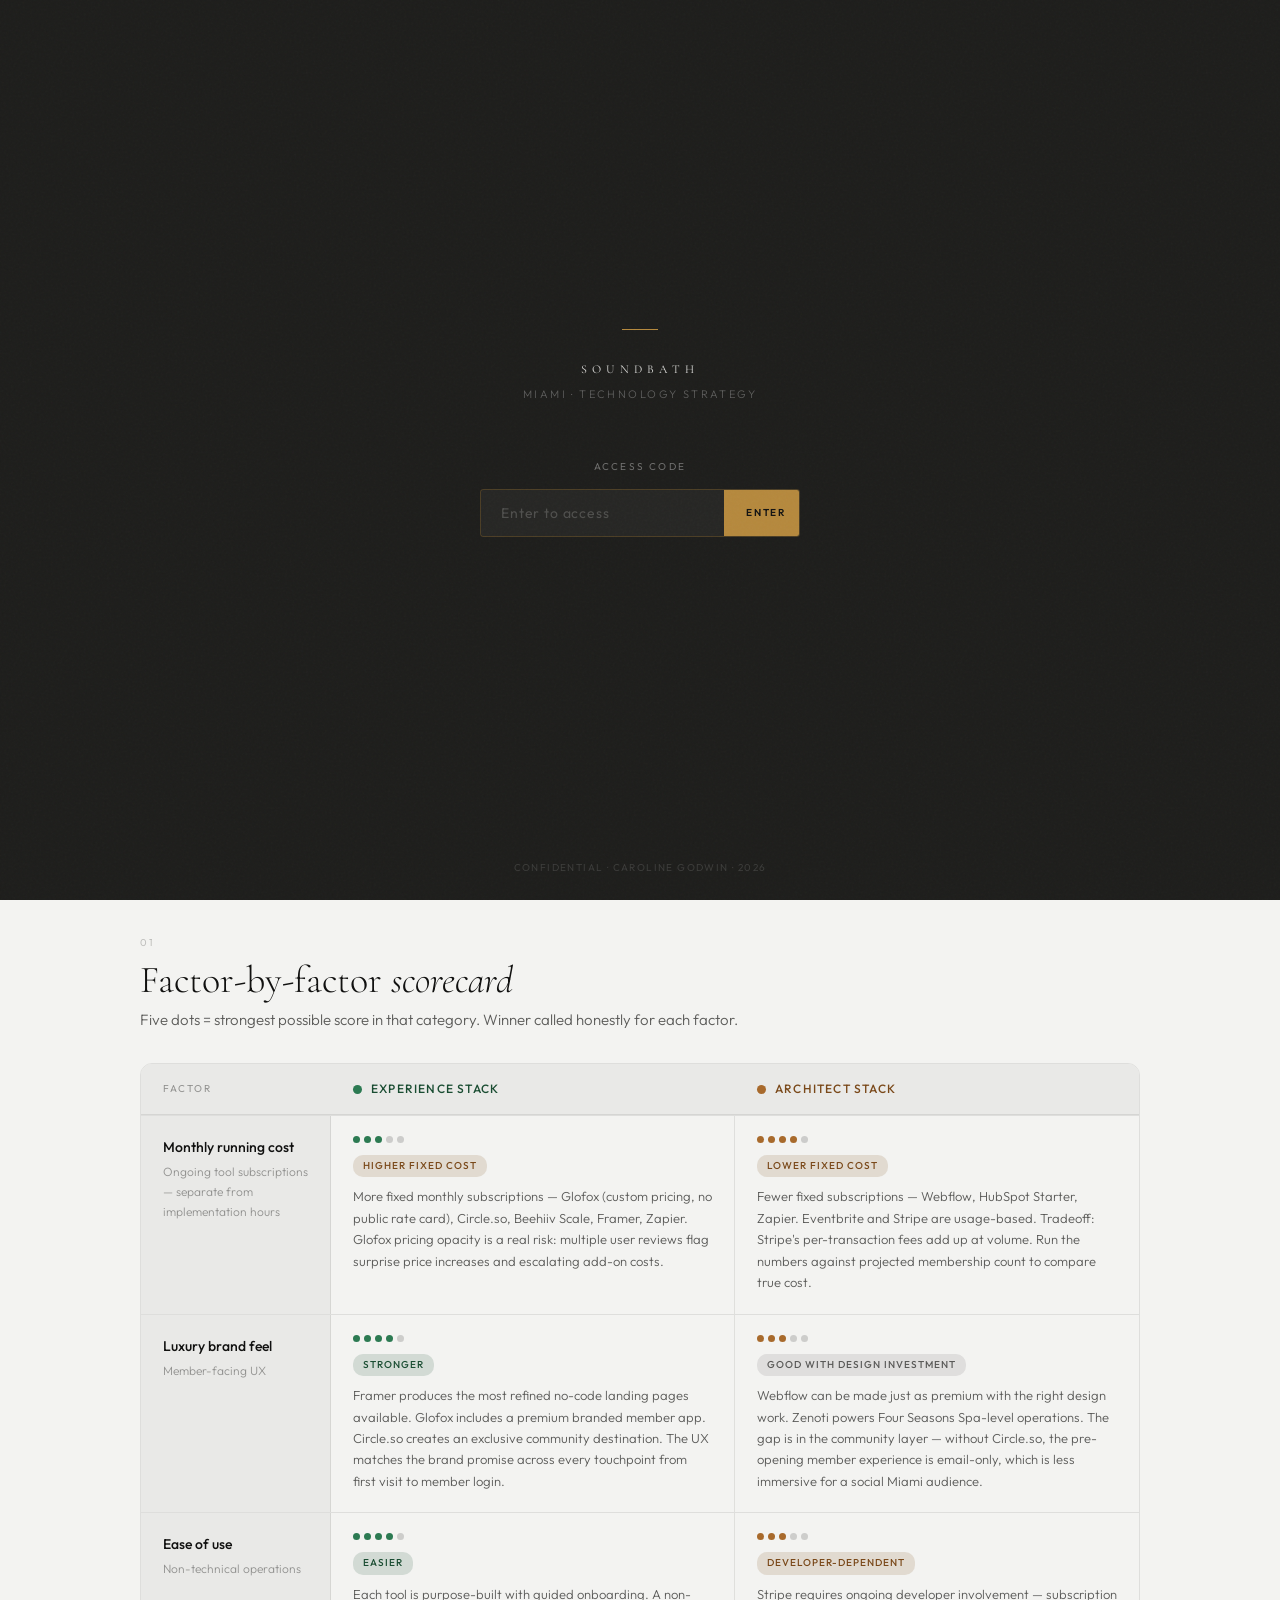
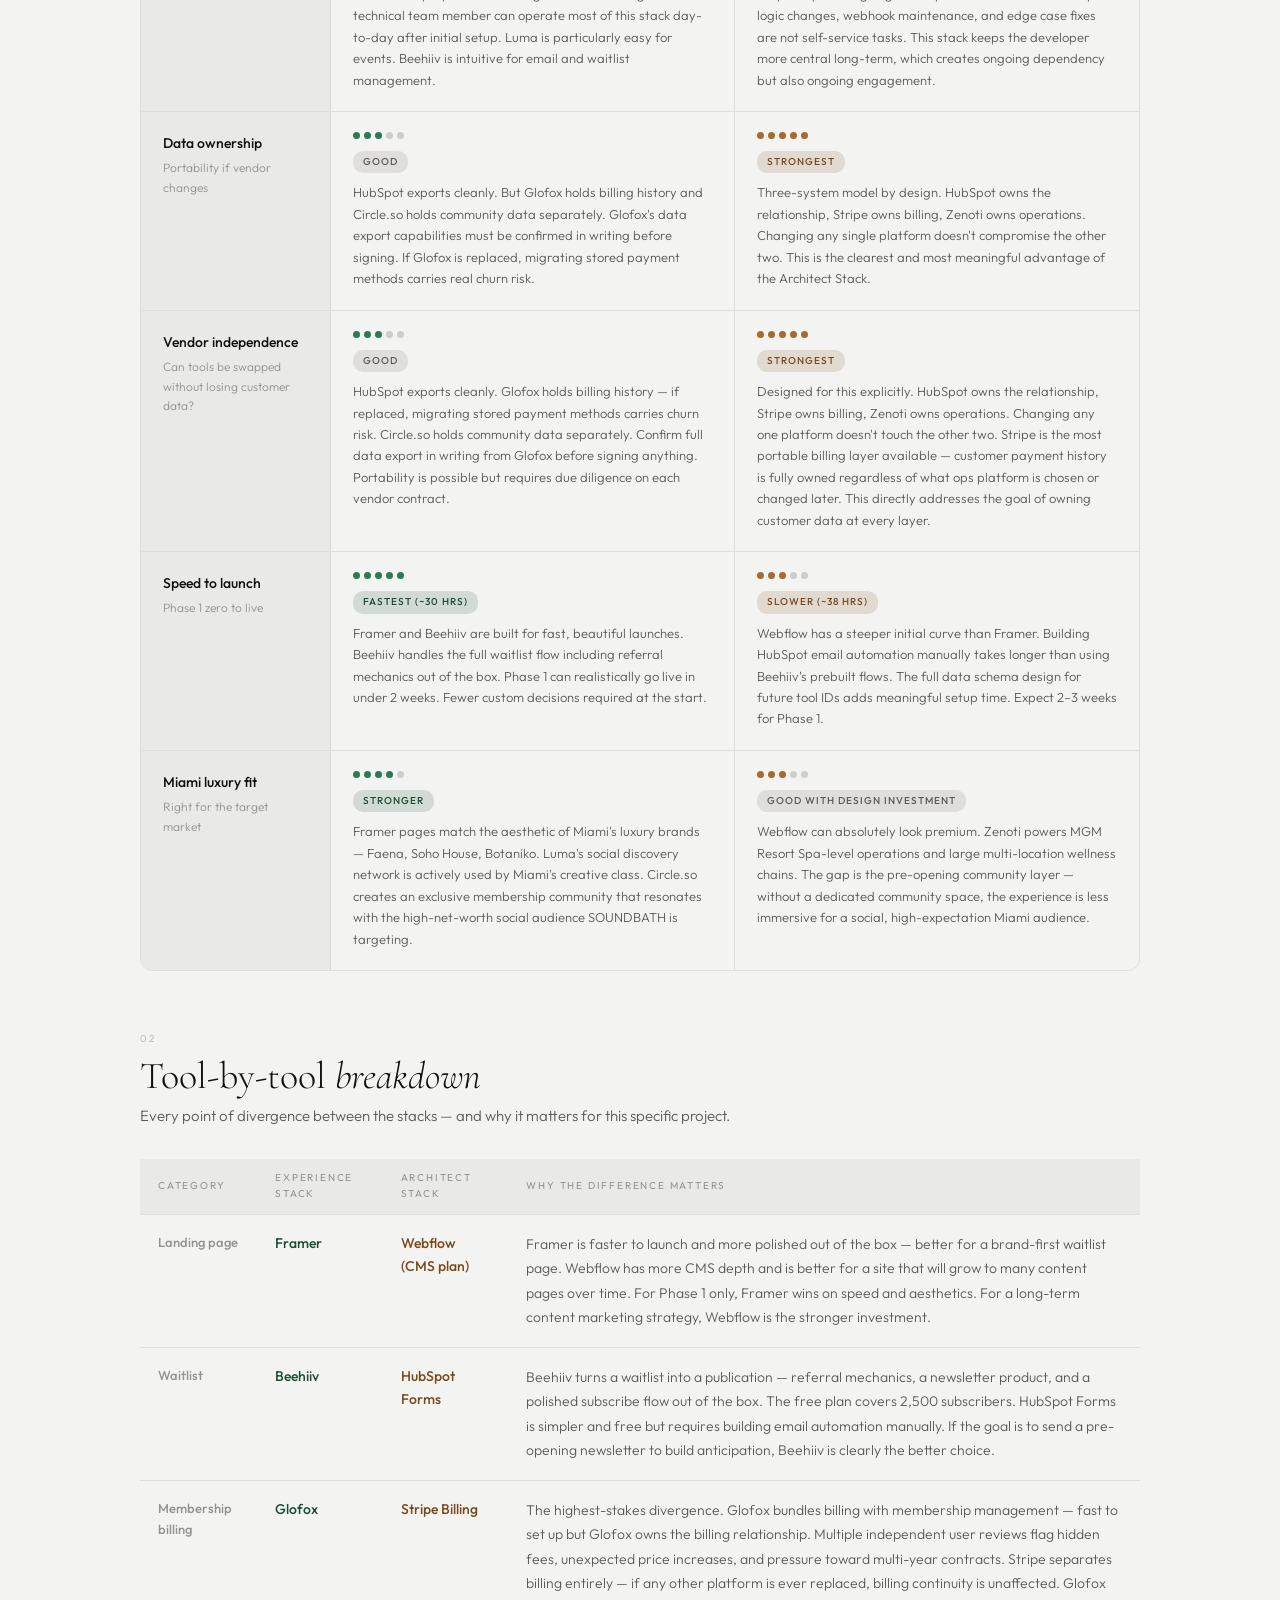
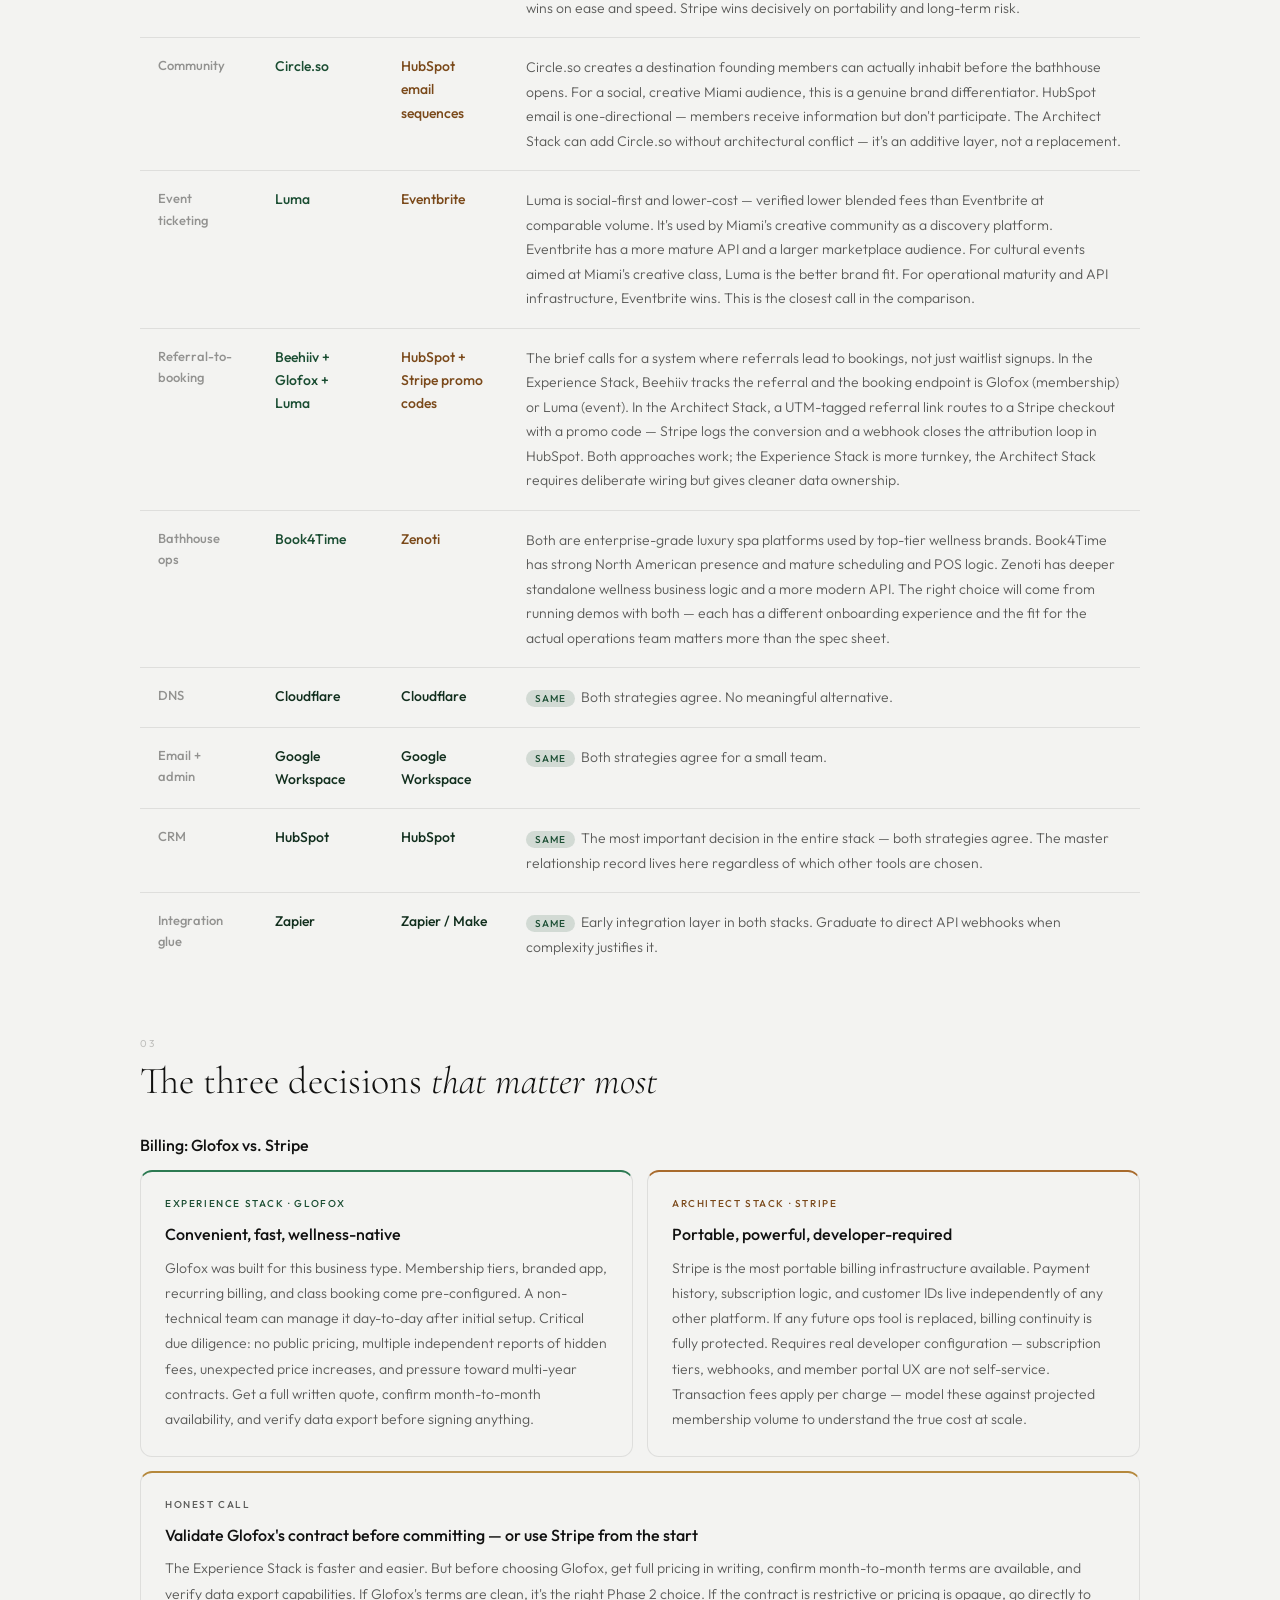
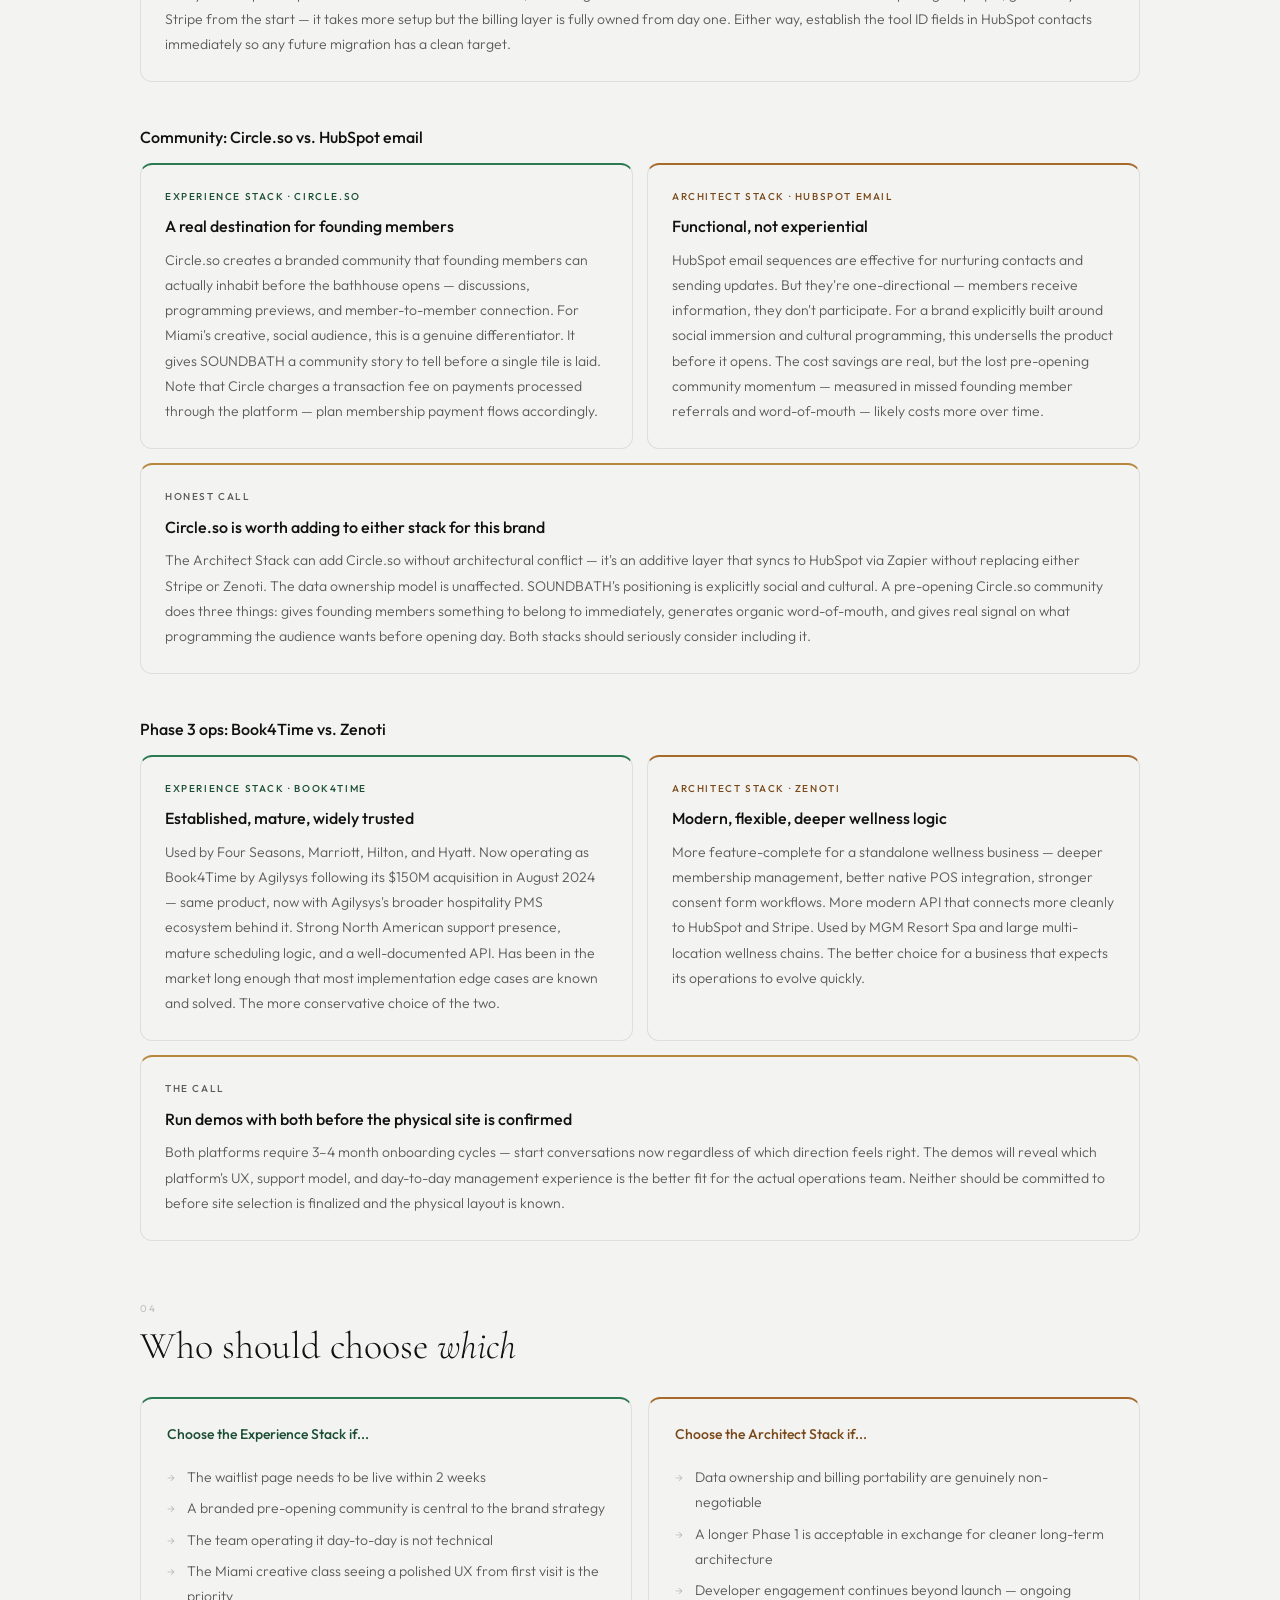
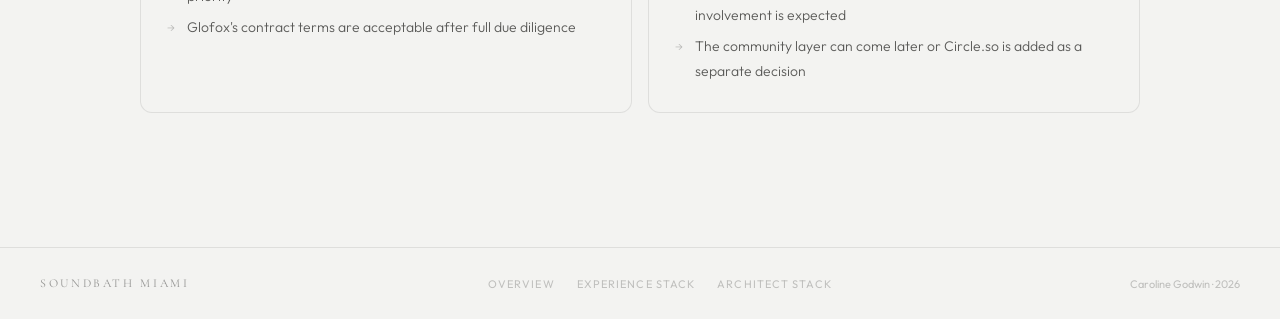
==== commit 36229839: "fixes and competitors" ====
--- a/comparison.html
+++ b/comparison.html
@@ -30,6 +30,7 @@
       <a class="nav-link exp-pill" href="stack-experience.html">The Experience Stack</a>
       <a class="nav-link arch-pill" href="stack-architect.html">The Architect Stack</a>
       <a class="nav-link active" href="comparison.html">Compare</a>
+      <a class="nav-link" href="competitors.html">Competitors</a>
     </div>
     <button class="nav-hamburger" id="hamburger" onclick="toggleMenu()"><span></span><span></span><span></span></button>
   </div>
@@ -38,6 +39,7 @@
     <a class="nav-link" href="stack-experience.html">The Experience Stack</a>
     <a class="nav-link" href="stack-architect.html">The Architect Stack</a>
     <a class="nav-link active" href="comparison.html">Compare Both</a>
+    <a class="nav-link" href="competitors.html">Competitors</a>
   </div>
 </nav>
 
@@ -185,7 +187,7 @@
       <div class="sc-cell">
         <div class="sc-dots"><div class="dot-arch"></div><div class="dot-arch"></div><div class="dot-arch"></div><div class="dot-empty"></div><div class="dot-empty"></div></div>
         <span class="sc-win win-tie">Good with design investment</span>
-        <p class="sc-note">Webflow can absolutely look premium. Zenoti powers Four Seasons and Waldorf Astoria-level operations. The gap is the pre-opening community layer — without a dedicated community space, the experience is less immersive for a social, high-expectation Miami audience.</p>
+        <p class="sc-note">Webflow can absolutely look premium. Zenoti powers MGM Resort Spa-level operations and large multi-location wellness chains. The gap is the pre-opening community layer — without a dedicated community space, the experience is less immersive for a social, high-expectation Miami audience.</p>
       </div>
     </div>
   </div>
@@ -318,12 +320,12 @@
     <div class="dd-card top-exp">
       <div class="dd-tag exp">Experience Stack · Book4Time</div>
       <h3>Established, mature, widely trusted</h3>
-      <p>Used by Four Seasons Spa, Mandarin Oriental Spa, and other tier-one luxury spa brands. Strong North American support presence, mature scheduling logic, and a well-documented API. Has been in the market long enough that most implementation edge cases are known and solved. The more conservative choice of the two.</p>
+      <p>Used by Four Seasons, Marriott, Hilton, and Hyatt. Now operating as Book4Time by Agilysys following its $150M acquisition in August 2024 — same product, now with Agilysys's broader hospitality PMS ecosystem behind it. Strong North American support presence, mature scheduling logic, and a well-documented API. Has been in the market long enough that most implementation edge cases are known and solved. The more conservative choice of the two.</p>
     </div>
     <div class="dd-card top-arch">
       <div class="dd-tag arch">Architect Stack · Zenoti</div>
       <h3>Modern, flexible, deeper wellness logic</h3>
-      <p>More feature-complete for a standalone wellness business — deeper membership management, better native POS integration, stronger consent form workflows. More modern API that connects more cleanly to HubSpot and Stripe. Used by Waldorf Astoria Spa, Ritz-Carlton Spa, and luxury standalone wellness chains. The better choice for a business that expects its operations to evolve quickly.</p>
+      <p>More feature-complete for a standalone wellness business — deeper membership management, better native POS integration, stronger consent form workflows. More modern API that connects more cleanly to HubSpot and Stripe. Used by MGM Resort Spa and large multi-location wellness chains. The better choice for a business that expects its operations to evolve quickly.</p>
     </div>
     <div class="dd-card top-gold">
       <div class="dd-tag muted">The call</div>
--- a/style.css
+++ b/style.css
@@ -40,6 +40,7 @@
   --shadow2:0 10px 48px rgba(17,17,16,0.12);
 }
 
+html,body{overflow-x:hidden}
 html{scroll-behavior:smooth}
 body{font-family:var(--sans);background:var(--bg);color:var(--ink);font-size:15px;line-height:1.65;min-height:100vh;-webkit-font-smoothing:antialiased}
 
@@ -107,6 +108,10 @@
 .tag-exp{border-color:rgba(26,77,50,.3);color:var(--exp);background:var(--exp-lt)}
 .tag-arch{border-color:rgba(122,73,26,.3);color:var(--arch);background:var(--arch-lt)}
 .tag-dark{background:var(--ink);color:var(--bg);border-color:var(--ink)}
+.tag-rec-exp{background:var(--exp-lt2);color:var(--exp2);border-color:rgba(26,77,50,.3);font-weight:500}
+.tag-rec-arch{background:var(--arch-lt2);color:var(--arch2);border-color:rgba(122,73,26,.3);font-weight:500}
+.tool-card.rec-exp{border:1.5px solid rgba(26,77,50,.35);background:var(--exp-pale)}
+.tool-card.rec-arch{border:1.5px solid rgba(122,73,26,.35);background:var(--arch-pale)}
 .tag-warn{border-color:rgba(180,60,60,.3);color:#922828;background:rgba(252,235,235,.6)}
 .tag-green{border-color:rgba(26,77,50,.3);color:var(--exp);background:var(--exp-pale)}
 
@@ -121,30 +126,31 @@
 .section-label::after{content:'';flex:1;height:.5px;background:var(--bdr)}
 
 /* ── TABS ── */
-.tab-bar{display:flex;gap:6px;margin-bottom:38px;overflow-x:auto;-webkit-overflow-scrolling:touch;scrollbar-width:none;padding-bottom:2px}
+.tab-bar{display:flex;gap:0;border-bottom:1.5px solid var(--bdr2);margin-bottom:38px;overflow-x:auto;-webkit-overflow-scrolling:touch;scrollbar-width:none;padding-bottom:0}
 .tab-bar::-webkit-scrollbar{display:none}
-.tab-bar-label{font-size:11px;letter-spacing:.14em;text-transform:uppercase;color:var(--subtle);white-space:nowrap;display:flex;align-items:center;padding-right:10px;flex-shrink:0;font-weight:400}
+.tab-bar-label{font-size:11px;letter-spacing:.14em;text-transform:uppercase;color:var(--subtle);white-space:nowrap;display:flex;align-items:center;padding-right:16px;flex-shrink:0;font-weight:400}
 
 .tab-btn{
-  padding:10px 18px;
-  border:1.5px solid var(--bdr2);
-  border-radius:100px;
+  padding:12px 22px;
+  border:none;
+  border-bottom:3px solid transparent;
   background:transparent;
   cursor:pointer;
   font-family:var(--sans);
-  font-size:12px;
-  font-weight:500;
-  letter-spacing:.06em;
-  color:var(--muted);
+  font-size:13px;
+  font-weight:400;
+  color:var(--subtle);
   white-space:nowrap;
-  transition:all .2s;
-  display:flex;align-items:center;gap:6px;
+  transition:color .15s,border-color .15s;
+  margin-bottom:-1.5px;
+  letter-spacing:.01em;
 }
-.tab-btn::before{content:'';width:6px;height:6px;border-radius:50%;background:var(--faint);transition:background .2s;flex-shrink:0}
-.tab-btn:hover{color:var(--ink);border-color:var(--ink);background:var(--bg2)}
-.tab-btn:hover::before{background:var(--subtle)}
-.tab-btn.active{color:var(--ink);background:var(--ink);border-color:var(--ink);font-weight:600}
-.tab-btn.active::before{background:var(--gold)}
+.tab-btn:hover{color:var(--ink)}
+.tab-btn.active{
+  color:var(--ink);
+  border-bottom-color:var(--ink);
+  font-weight:600;
+}
 
 .tab-pane{display:none;animation:tabIn .3s ease}
 .tab-pane.active{display:block}
@@ -185,9 +191,13 @@
 .tool-grid{display:grid;grid-template-columns:repeat(auto-fill,minmax(240px,1fr));gap:14px;margin-bottom:30px}
 .tool-card{background:var(--bg);border:.5px solid var(--bdr);border-radius:var(--r-md);padding:20px 22px;transition:border-color .2s,box-shadow .2s,transform .2s}
 .tool-card:hover{border-color:var(--bdr2);box-shadow:var(--shadow);transform:translateY(-2px)}
-.tool-card.rec-exp{border-color:rgba(26,77,50,.3);background:var(--exp-pale)}
-.tool-card.rec-arch{border-color:rgba(122,73,26,.3);background:var(--arch-pale)}
 .tool-card.caution{border-color:rgba(180,60,60,.25)}
+.card-legend{display:flex;align-items:center;gap:20px;padding:10px 14px;background:var(--bg2);border-radius:var(--r-sm);margin-bottom:24px;font-size:12px;color:var(--muted);flex-wrap:wrap}
+.card-legend-item{display:flex;align-items:center;gap:7px}
+.legend-swatch{width:14px;height:14px;border-radius:3px;flex-shrink:0}
+.legend-swatch-exp{background:var(--exp-pale);border:1.5px solid rgba(26,77,50,.35)}
+.legend-swatch-arch{background:var(--arch-pale);border:1.5px solid rgba(122,73,26,.35)}
+.legend-swatch-plain{background:var(--bg);border:1px solid var(--bdr2)}
 .tool-name{font-size:16px;font-weight:500;line-height:1.2;margin-bottom:10px}
 .tool-cat{display:inline-block;font-size:11px;font-weight:400;letter-spacing:.06em;padding:3px 10px;border-radius:10px;margin-bottom:12px}
 .cat-infra{background:var(--bg3);color:var(--muted)}
@@ -208,6 +218,7 @@
 .arch-box-label{font-size:10px;letter-spacing:.2em;text-transform:uppercase;color:var(--subtle);margin-bottom:18px;font-weight:400}
 .arch-flow{display:flex;align-items:center;flex-wrap:wrap;gap:8px;margin-bottom:11px}
 .arch-flow:last-child{margin-bottom:0}
+.arch-flow-label{display:none;font-size:10px;font-weight:600;letter-spacing:.14em;text-transform:uppercase;color:var(--subtle);width:100%}
 .arch-node{background:var(--bg);border:.5px solid var(--bdr2);border-radius:7px;padding:7px 15px;font-size:13px;font-weight:400;white-space:nowrap;color:var(--ink)}
 .arch-arrow{color:var(--faint);font-size:13px}
 .arch-hub{background:var(--ink);color:var(--bg);border-color:var(--ink)}
@@ -348,20 +359,146 @@
   .nav-inner{padding:0 20px}
   .nav-links{display:none}
   .nav-hamburger{display:flex}
-  .page-wrap{padding:40px 20px 80px}
+  .page-wrap{padding:32px 20px 60px}
   .cost-row{grid-template-columns:1fr}
   .strategy-cards,.dd-grid,.choose-grid,.two-col,.hours-compare{grid-template-columns:1fr}
   .shared-grid{grid-template-columns:1fr 1fr}
   .sc-header,.sc-row{grid-template-columns:1fr}
   .sc-header-cell.label-cell{display:none}
-  .sc-factor{border-right:none;background:var(--bg3);padding:14px 18px}
+  .sc-factor{border-right:none;background:var(--bg3);padding:12px 16px}
+  .sc-cell{padding:12px 16px}
+  .hours-box{padding:16px 18px}
+  .tool-card{padding:16px 18px}
+  .cost-card{padding:16px 18px}
+  .callout{padding:12px 16px}
+  .card-legend{padding:10px 12px;gap:14px}
   .swap-tbl th:first-child,.swap-tbl td:first-child{display:none}
+
+  /* Tool comparison table — convert to cards on mobile */
+  .swap-tbl,.swap-tbl thead,.swap-tbl tbody,.swap-tbl tr,.swap-tbl th,.swap-tbl td{display:block;width:100%}
+  .swap-tbl thead{display:none}
+  .swap-tbl tr{
+    background:var(--bg);
+    border:.5px solid var(--bdr2);
+    border-radius:var(--r-md);
+    margin-bottom:12px;
+    padding:16px;
+    overflow:hidden;
+  }
+  .swap-tbl tr:hover td{background:transparent}
+  .swap-tbl td{
+    padding:6px 0;
+    border:none;
+    font-size:13px;
+    border-top:none;
+  }
+  /* Category label — first td becomes the card title */
+  .swap-tbl td:first-child{
+    display:block;
+    font-size:10px;
+    font-weight:600;
+    letter-spacing:.14em;
+    text-transform:uppercase;
+    color:var(--subtle);
+    margin-bottom:10px;
+    padding-bottom:10px;
+    border-bottom:.5px solid var(--bdr);
+  }
+  /* Experience Stack cell */
+  .swap-tbl td:nth-child(2)::before{
+    content:'Experience Stack';
+    display:block;
+    font-size:10px;
+    letter-spacing:.1em;
+    text-transform:uppercase;
+    color:var(--exp);
+    margin-bottom:3px;
+    font-weight:500;
+  }
+  /* Architect Stack cell */
+  .swap-tbl td:nth-child(3)::before{
+    content:'Architect Stack';
+    display:block;
+    font-size:10px;
+    letter-spacing:.1em;
+    text-transform:uppercase;
+    color:var(--arch);
+    margin-top:8px;
+    margin-bottom:3px;
+    font-weight:500;
+  }
+  /* Why it matters cell */
+  .swap-tbl td:nth-child(4){
+    margin-top:10px;
+    padding-top:10px;
+    border-top:.5px solid var(--bdr);
+    font-size:13px;
+    color:var(--muted);
+    line-height:1.7;
+  }
   .verdict-strip{padding:30px 26px}
   .site-footer{padding:20px;flex-direction:column;align-items:flex-start;gap:14px}
   .footer-links{flex-wrap:wrap;gap:14px}
-  .tab-btn{padding:9px 14px;font-size:11px}
   .page-hero h1{font-size:clamp(32px,9vw,48px)}
+
+  /* Hours grid: stack task + hours vertically on mobile */
+  .hours-grid{display:block}
+  .hours-row{display:flex;justify-content:space-between;align-items:baseline;padding:9px 0;border-bottom:.5px solid rgba(181,136,60,.18);gap:12px}
+  .hours-row:last-child{border-bottom:none}
+  .hours-row>div{padding:0;border:none;font-size:13px}
+  .hours-task{flex:1;line-height:1.5}
+  .hours-val{flex-shrink:0;font-weight:500}
+
+  /* Tabs: vertical list on mobile */
+  .tab-bar{flex-direction:column;border-bottom:none;border-left:1.5px solid var(--bdr2);padding-bottom:0;gap:0;margin-bottom:28px}
+  .tab-btn{border-bottom:none;border-left:3px solid transparent;margin-bottom:0;margin-left:-1.5px;padding:11px 18px;text-align:left;font-size:13px}
+  .tab-btn.active{border-bottom:none;border-left-color:var(--ink)}
+  .tab-btn:hover{background:var(--bg2)}
+
+  /* Data flows: each flow becomes its own card on mobile */
+  .arch-flow{
+    flex-direction:column;
+    align-items:flex-start;
+    gap:0;
+    background:var(--bg);
+    border:.5px solid var(--bdr2);
+    border-radius:var(--r-sm);
+    padding:14px 16px;
+    margin-bottom:10px;
+  }
+  .arch-flow:last-child{margin-bottom:0}
+  .arch-flow-label{
+    display:block;
+    margin-bottom:10px;
+    padding-bottom:8px;
+    border-bottom:.5px solid var(--bdr);
+    color:var(--ink);
+  }
+  .arch-node{
+    width:100%;
+    white-space:normal;
+    border:none;
+    background:transparent;
+    padding:4px 0;
+    font-size:13px;
+    border-radius:0;
+  }
+  .arch-arrow{
+    font-size:11px;
+    color:var(--faint);
+    padding:1px 0;
+    transform:rotate(90deg);
+    display:block;
+    line-height:1;
+  }
+  /* Highlight hub/special nodes on mobile too */
+  .arch-hub{background:var(--ink);color:var(--bg);border-radius:6px;padding:5px 12px;display:inline-block;width:auto}
+  .arch-stripe{background:#4F46E5;color:#fff;border-radius:6px;padding:5px 12px;display:inline-block;width:auto}
+  .arch-zenoti{background:var(--exp2);color:#fff;border-radius:6px;padding:5px 12px;display:inline-block;width:auto}
 }
 @media(max-width:480px){
+  .page-wrap{padding:24px 16px 48px}
   .shared-grid,.tool-grid{grid-template-columns:1fr}
+  .hours-box{padding:14px 16px}
+  .tool-card{padding:14px 16px}
 }
